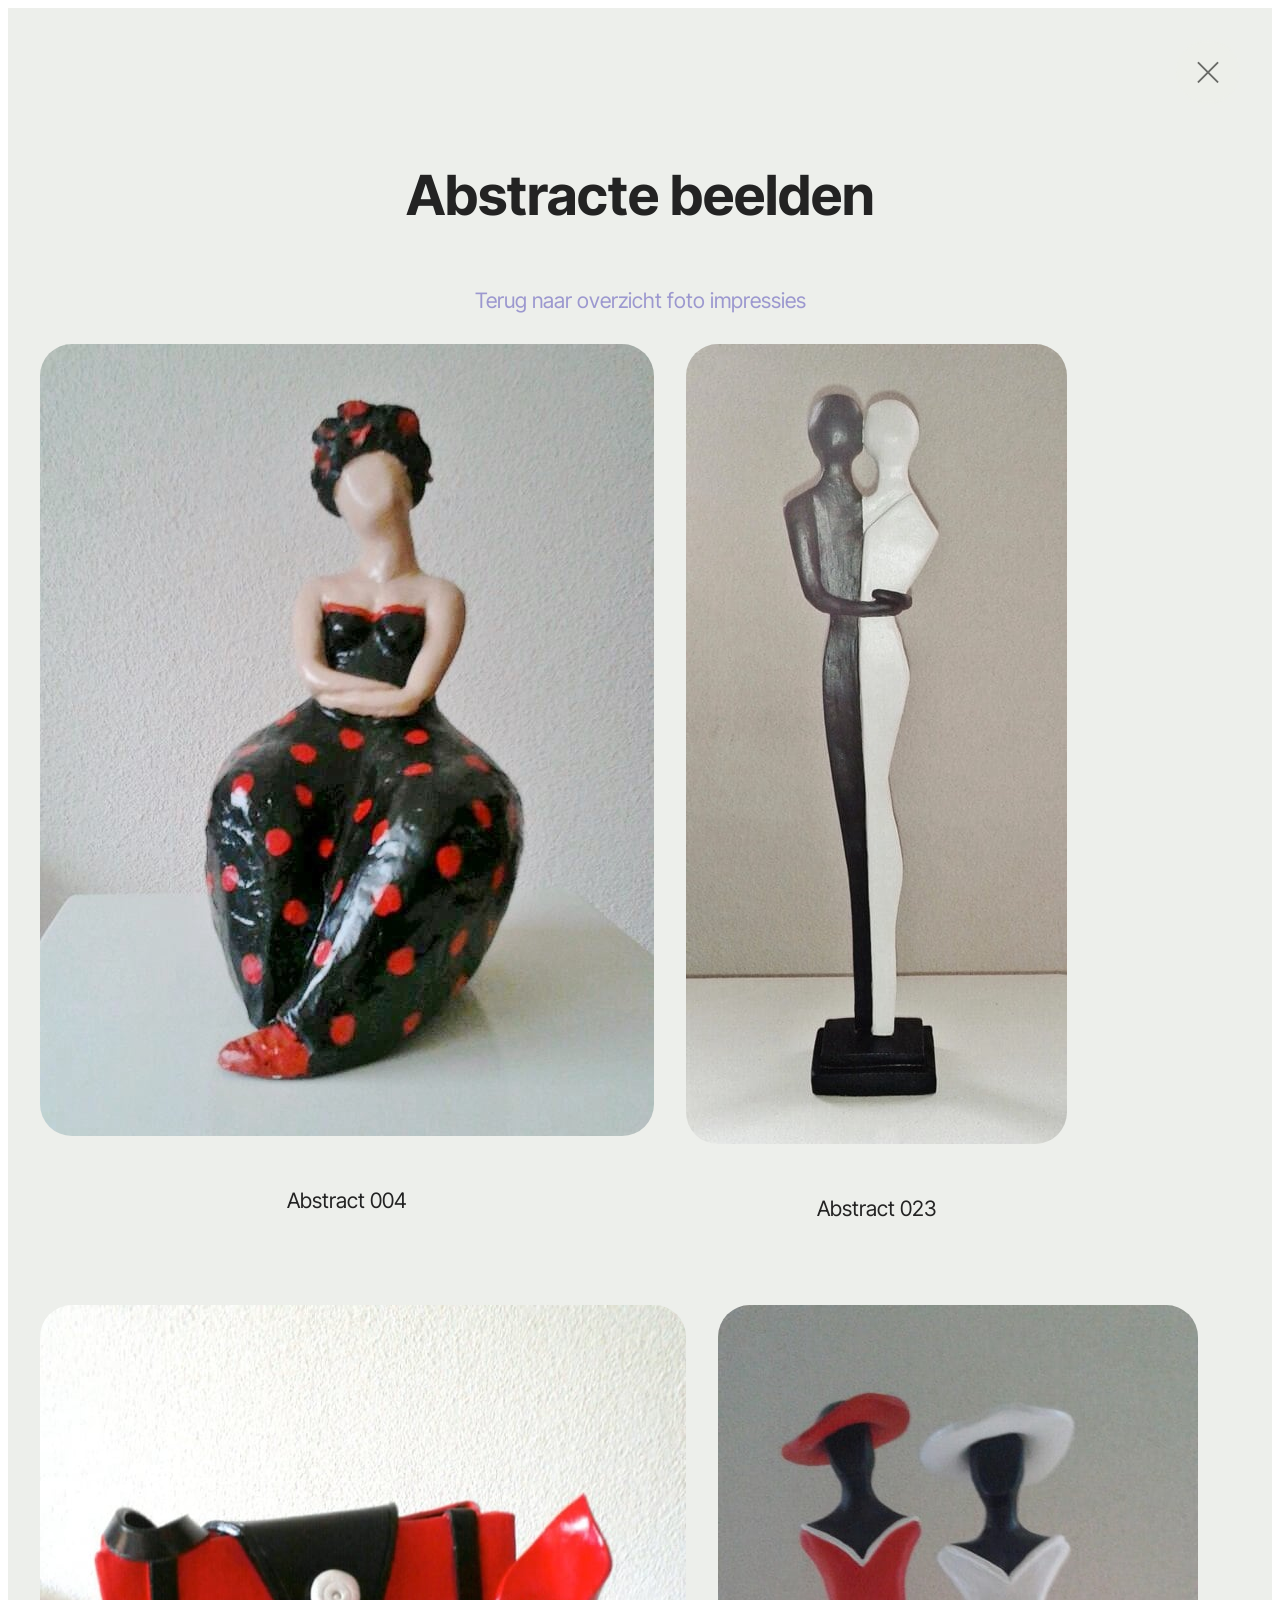
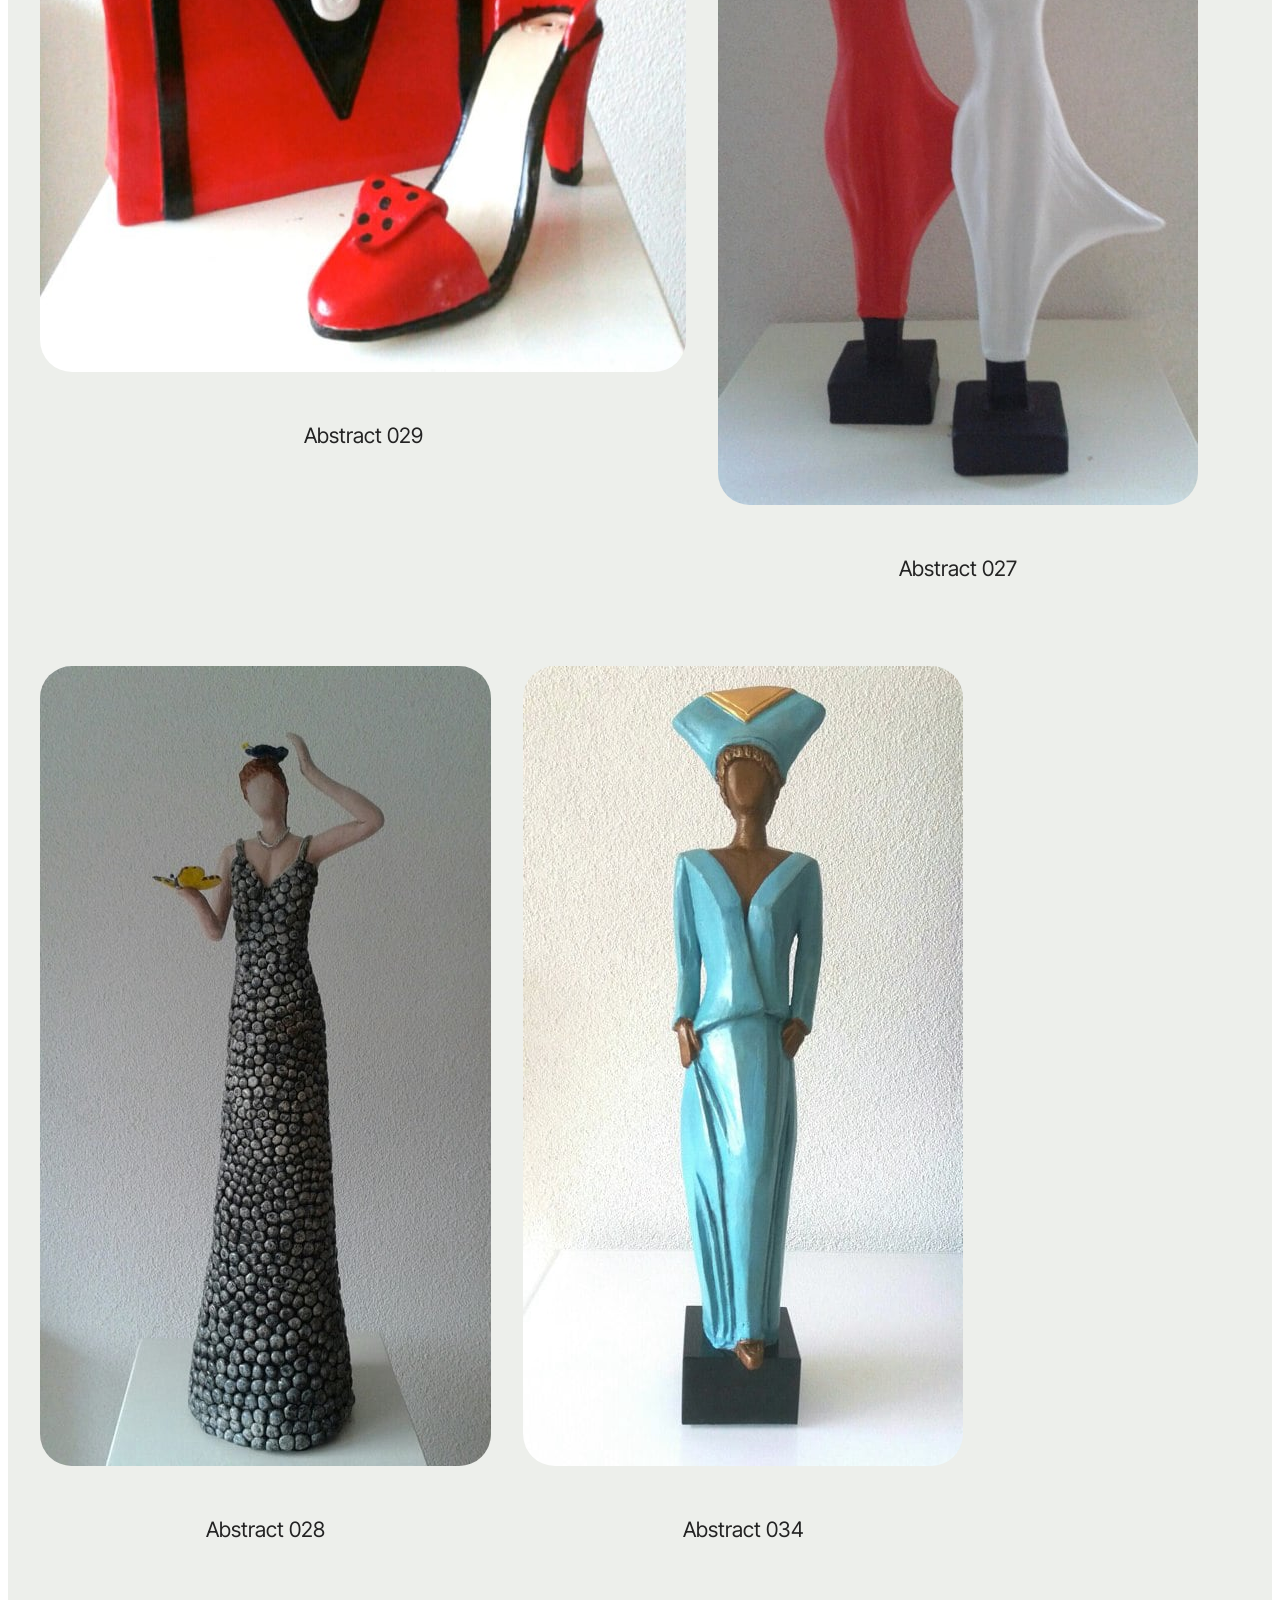
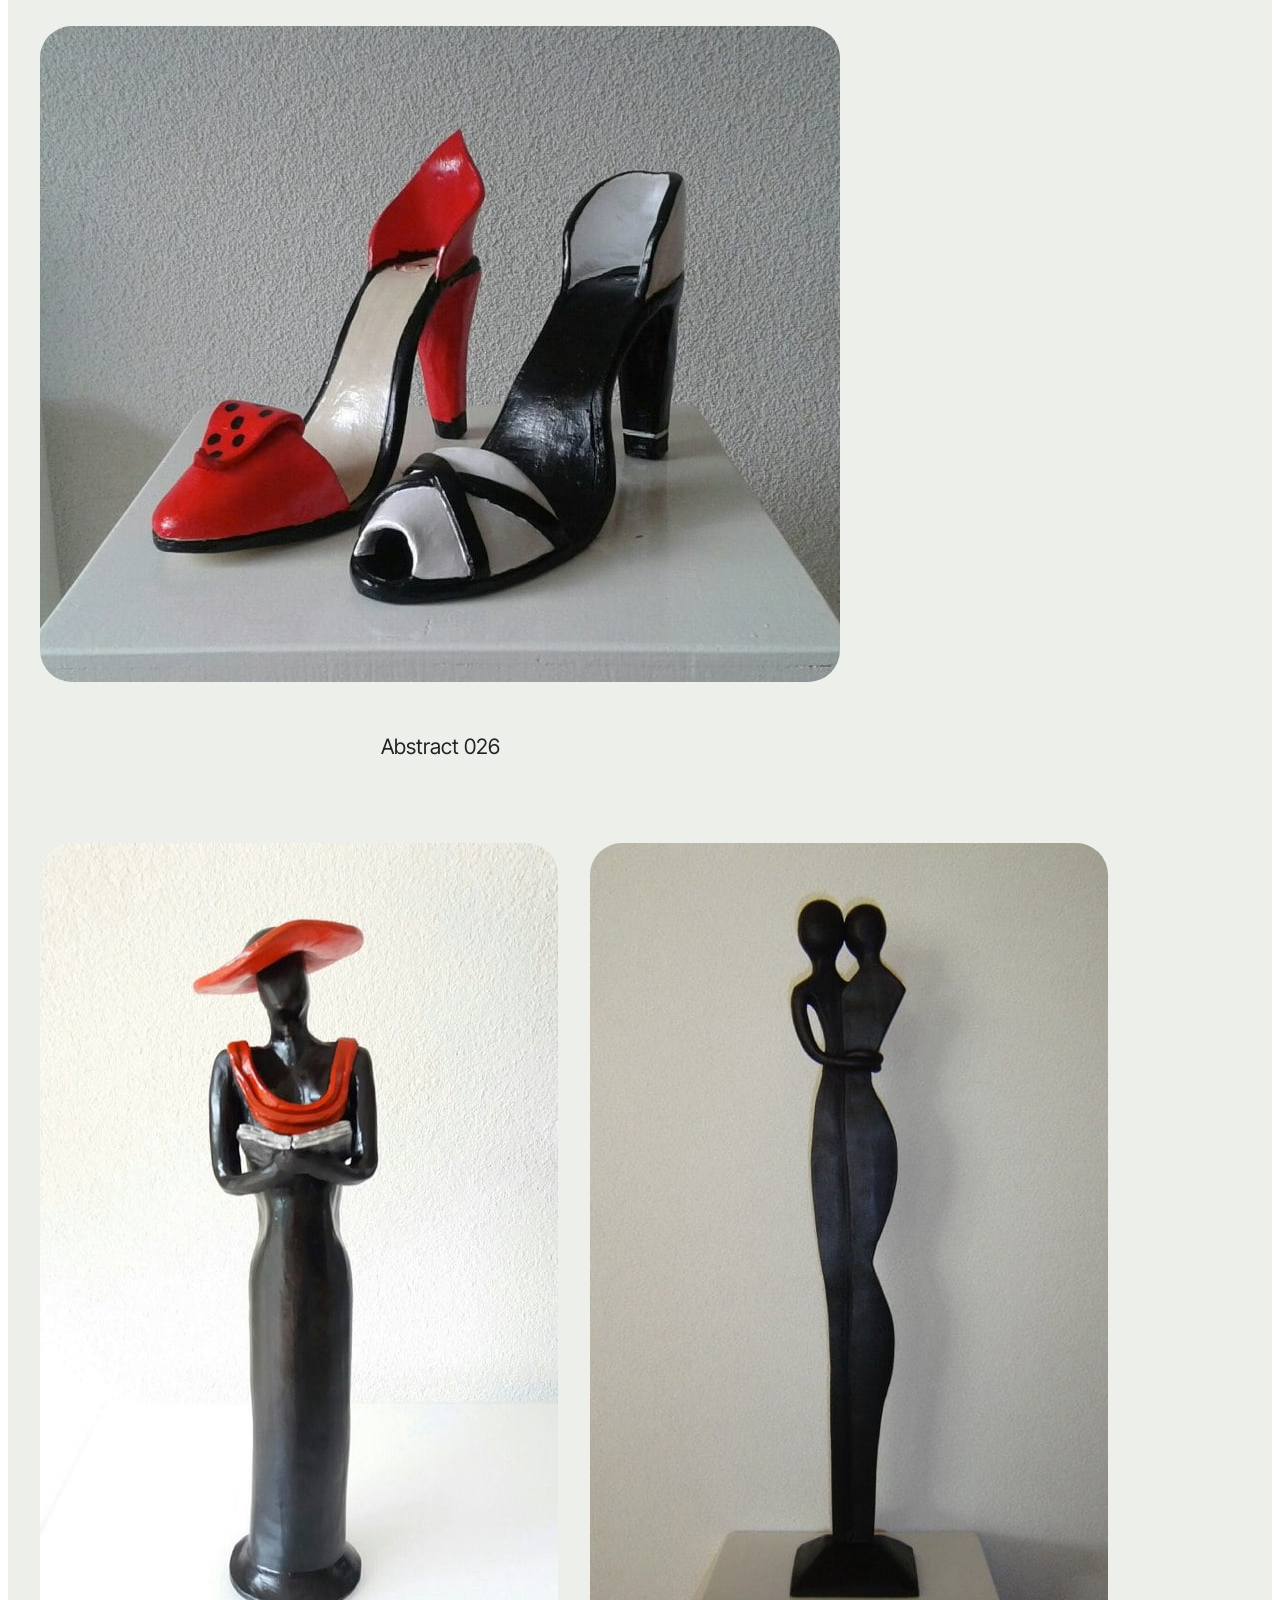
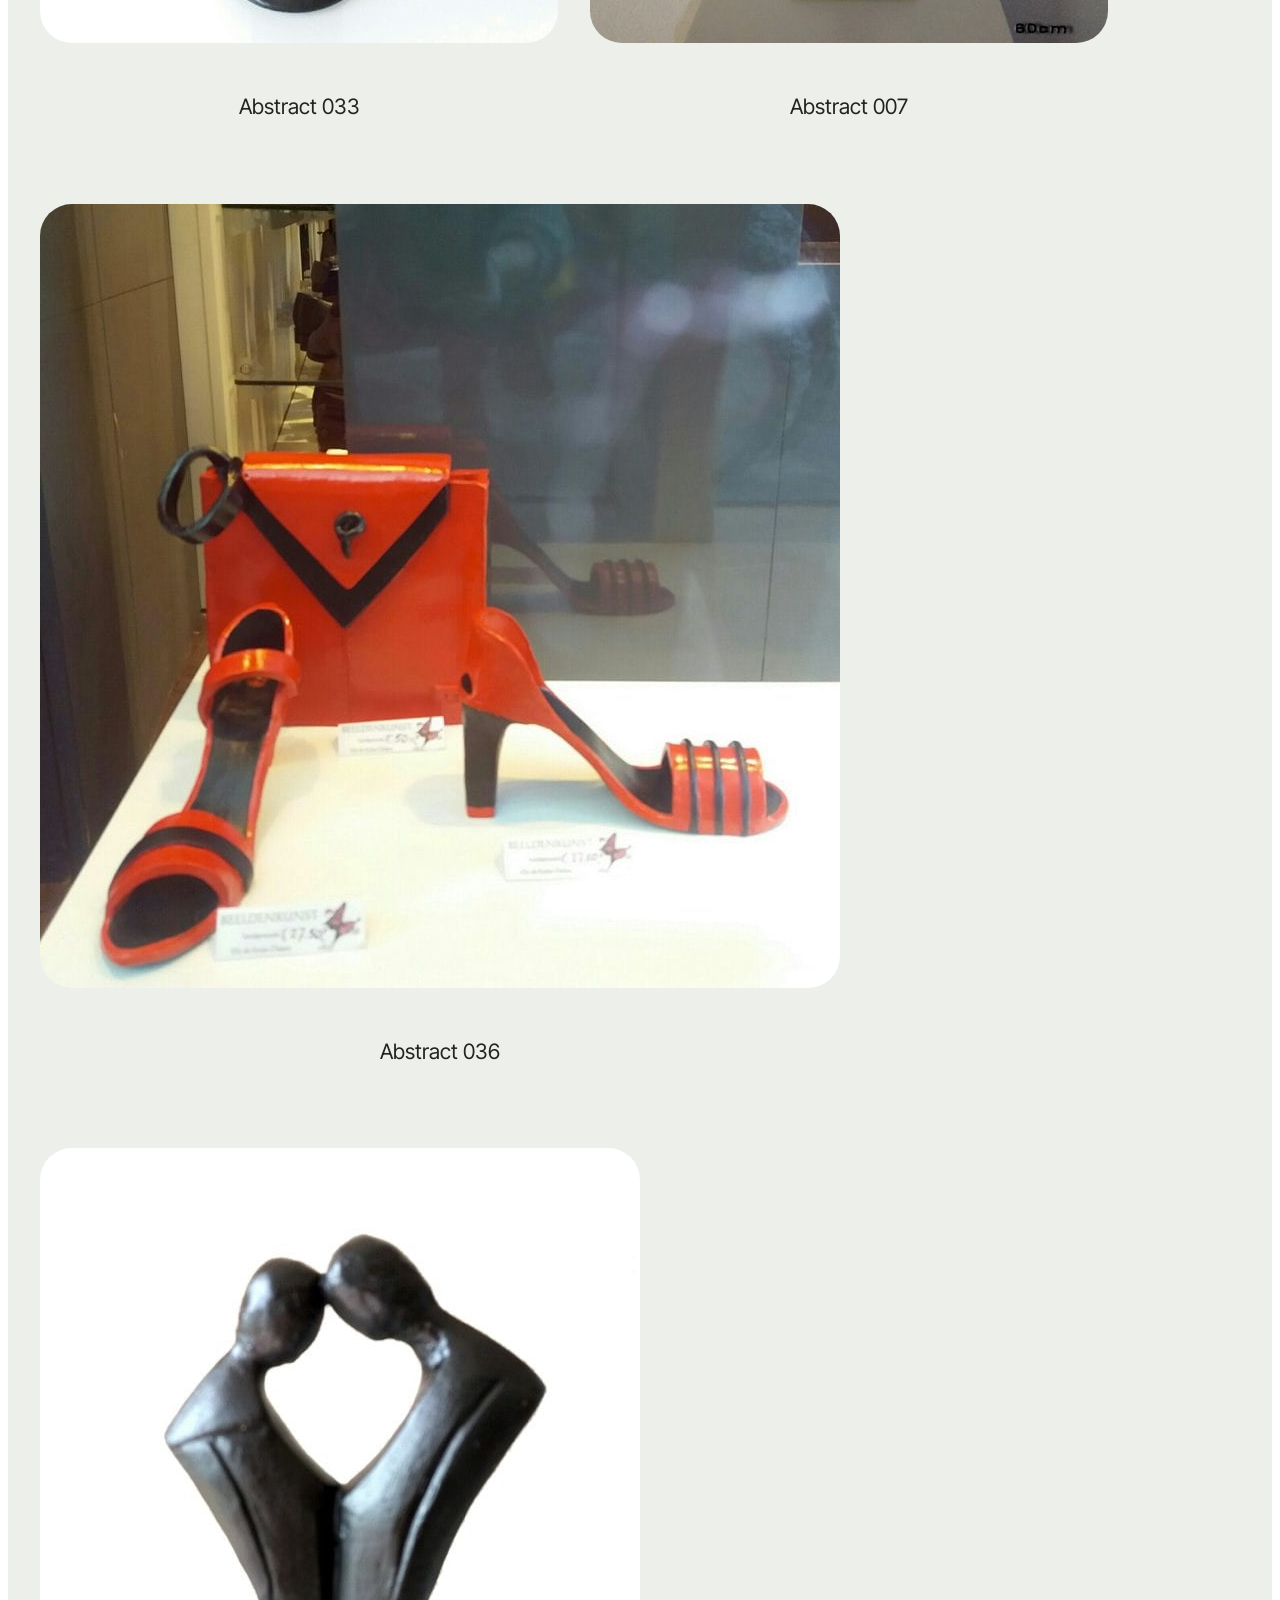
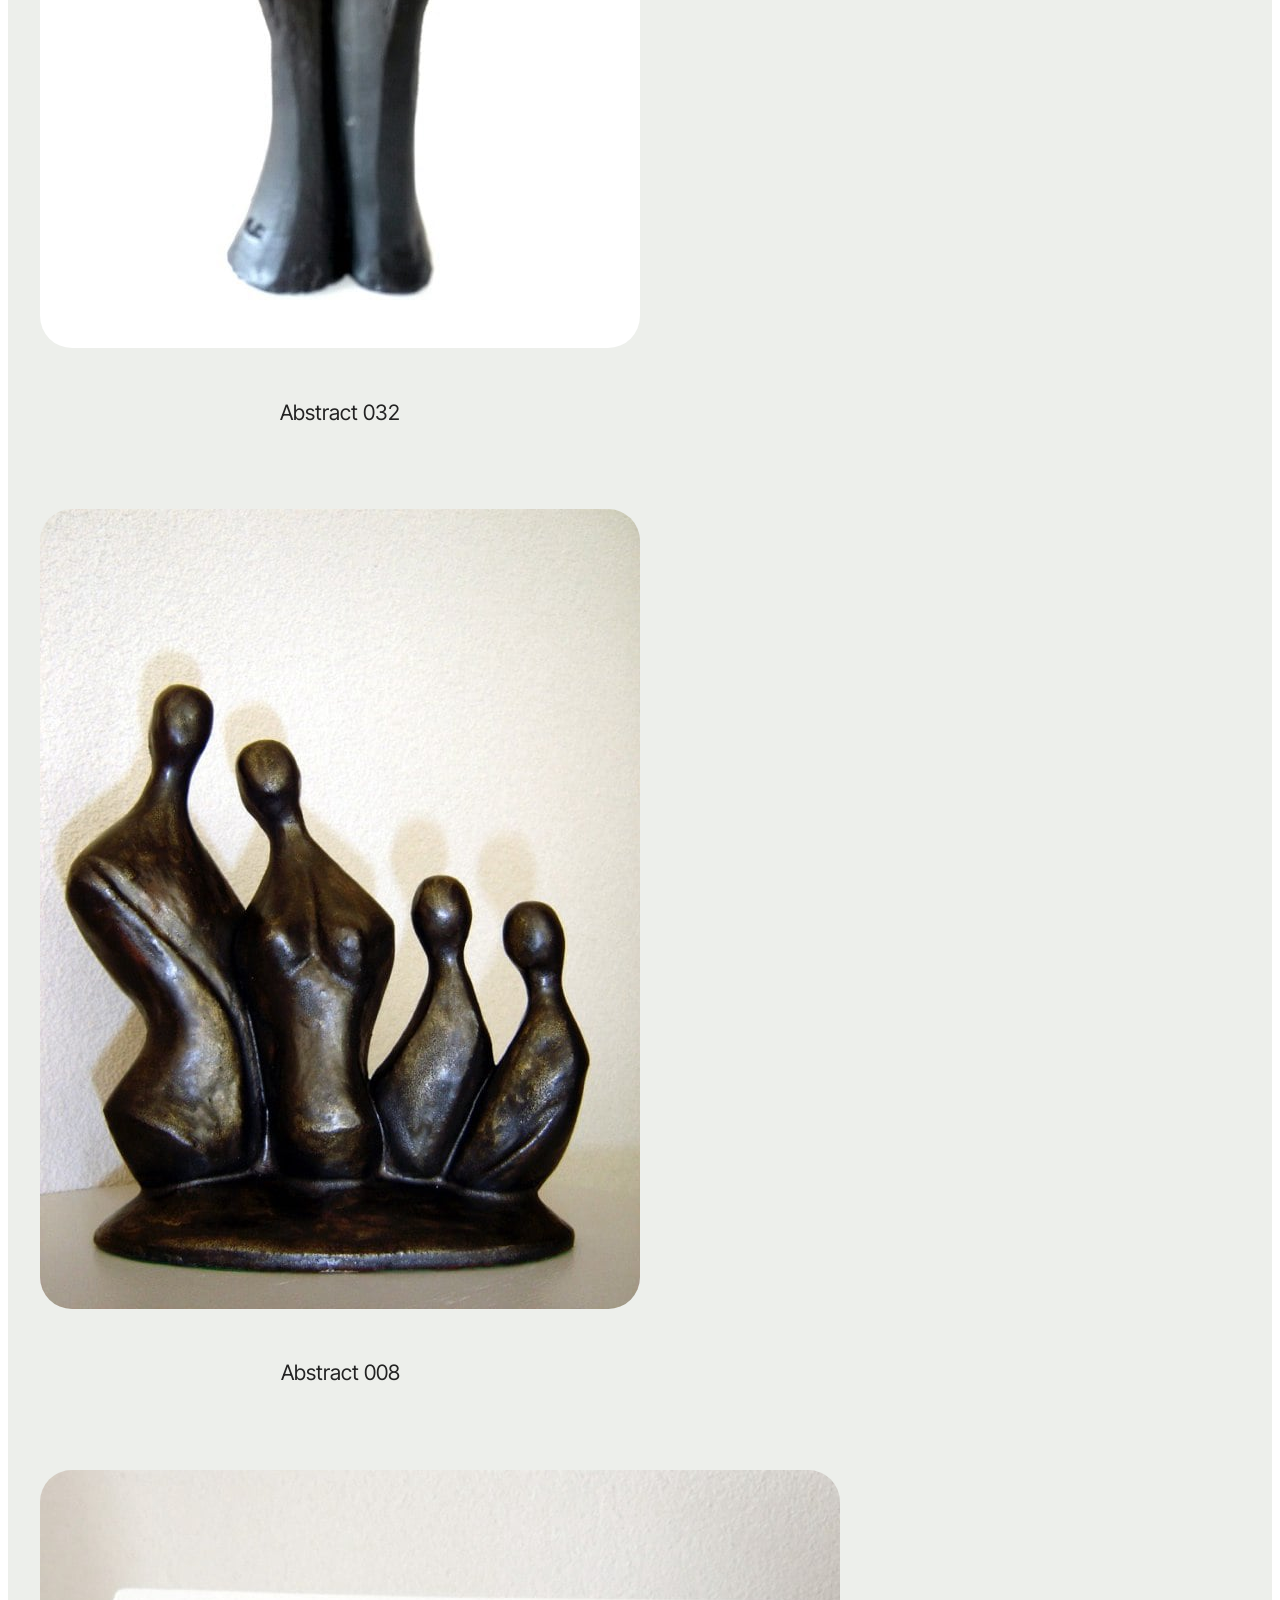
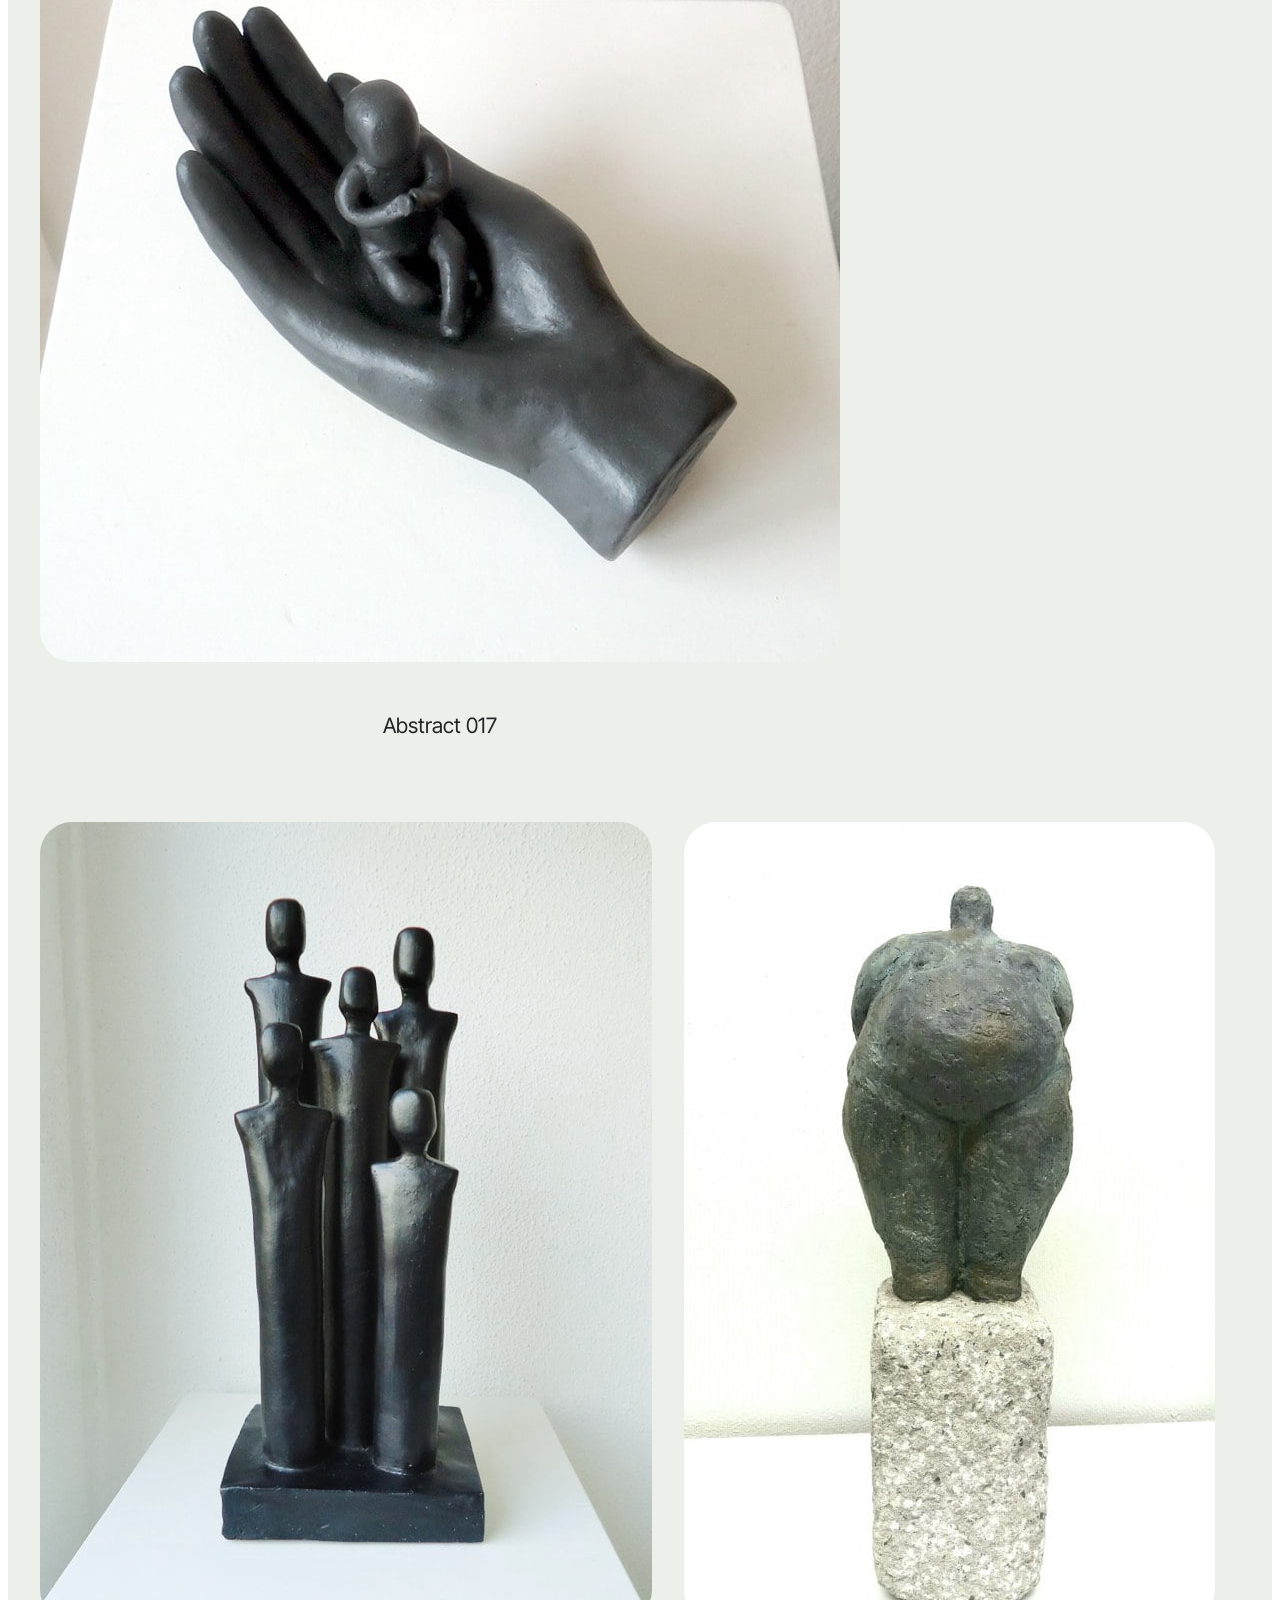
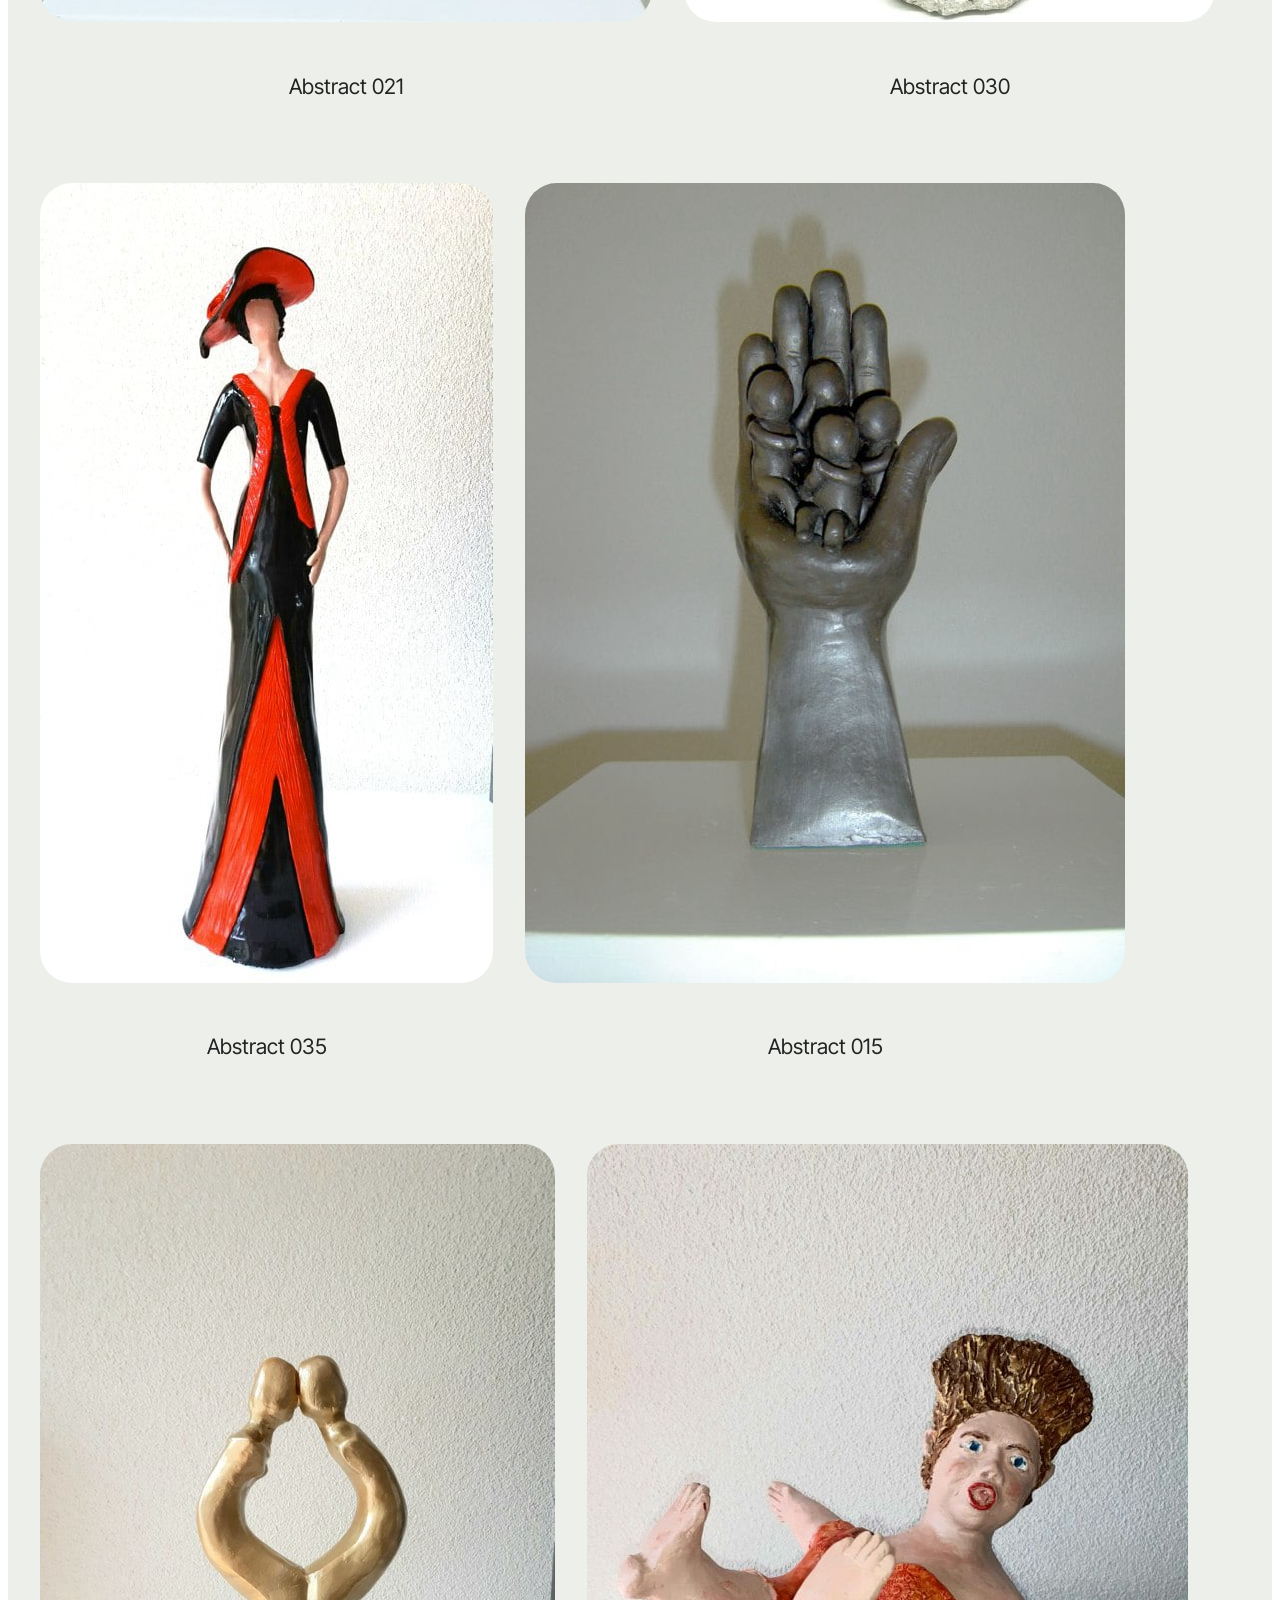
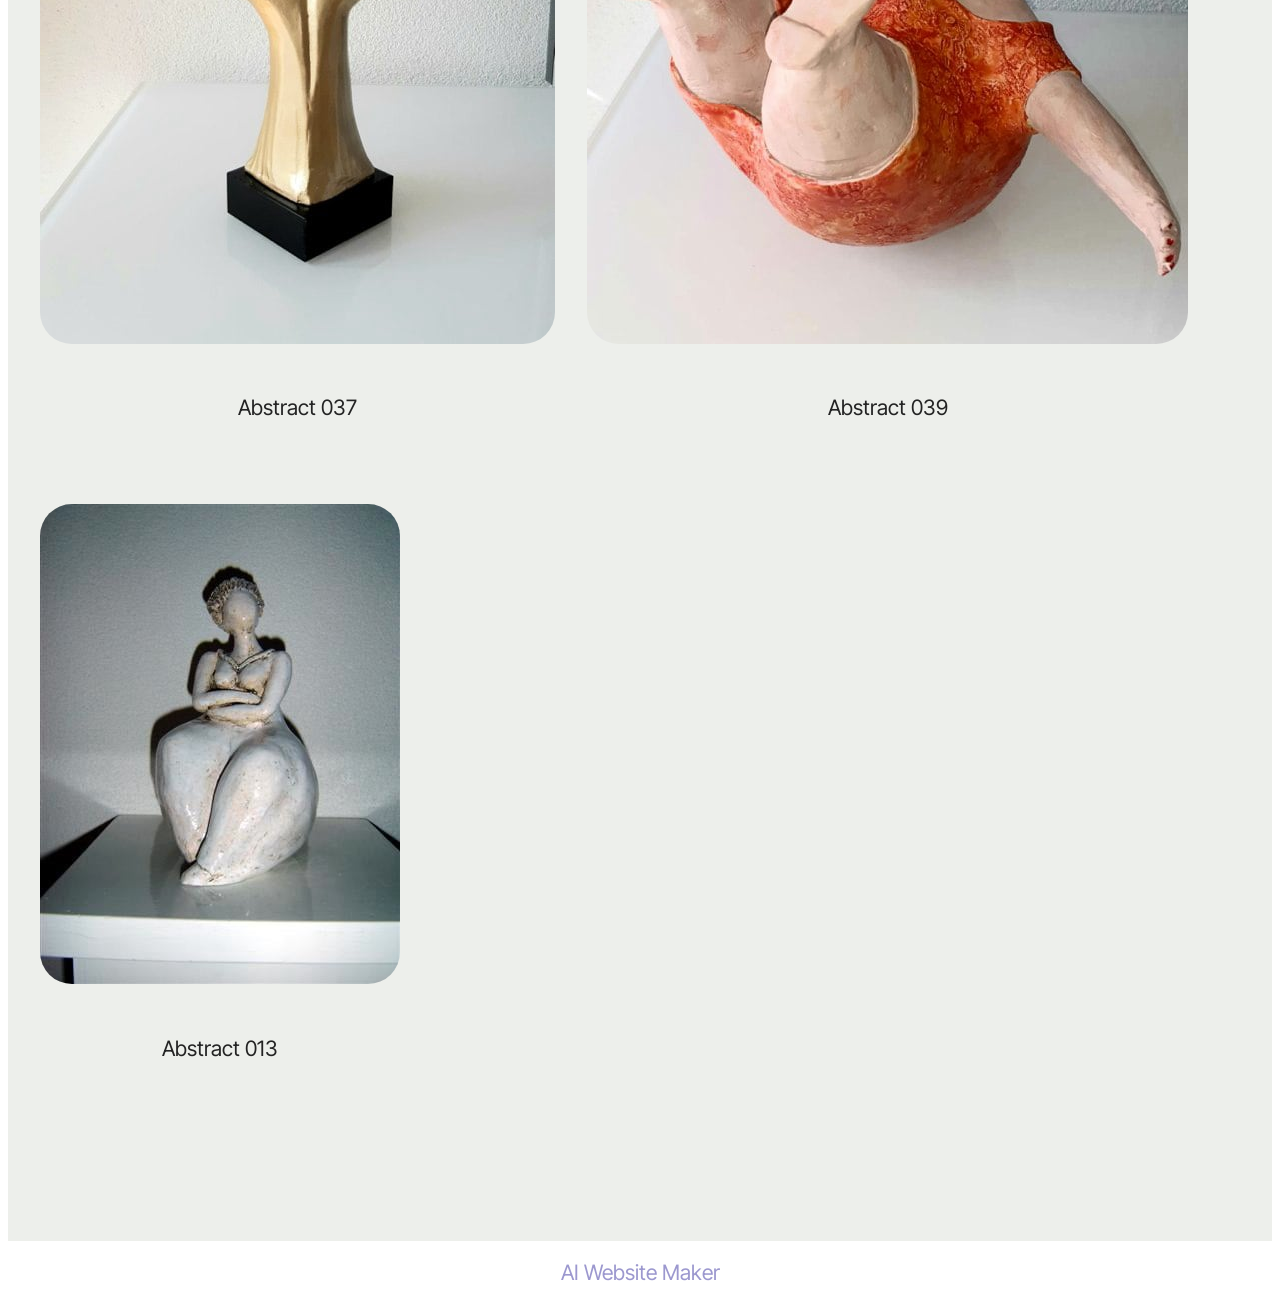
==== Abstract.html @ 4d04e26e "ewebsite" ====
<!DOCTYPE html>
<html  >
<head>
  <!-- Site made with Mobirise Website Builder v6.1.12, https://mobirise.com -->
  <meta charset="UTF-8">
  <meta http-equiv="X-UA-Compatible" content="IE=edge">
  <meta name="generator" content="Mobirise v6.1.12, mobirise.com">
  <meta name="viewport" content="width=device-width, initial-scale=1, minimum-scale=1">
  <link rel="shortcut icon" href="assets/images/logo5.png" type="image/x-icon">
  <meta name="description" content="">
  
  
  <title>Abstract</title>
  <link rel="stylesheet" href="assets/web/assets/mobirise-icons2/mobirise2.css">
  <link rel="stylesheet" href="assets/bootstrap/css/bootstrap.min.css">
  <link rel="stylesheet" href="assets/theme/css/style.css">
  <link rel="preload" href="https://fonts.googleapis.com/css?family=Inter+Tight:100,200,300,400,500,600,700,800,900,100i,200i,300i,400i,500i,600i,700i,800i,900i&display=swap" as="style" onload="this.onload=null;this.rel='stylesheet'">
  <noscript><link rel="stylesheet" href="https://fonts.googleapis.com/css?family=Inter+Tight:100,200,300,400,500,600,700,800,900,100i,200i,300i,400i,500i,600i,700i,800i,900i&display=swap"></noscript>
  <link rel="preload" as="style" href="assets/mobirise/css/mbr-additional.css?v=qRLXKo"><link rel="stylesheet" href="assets/mobirise/css/mbr-additional.css?v=qRLXKo" type="text/css">

  
  
  
</head>
<body>
  
  <section data-bs-version="5.1" class="gallery1 mbr-gallery cid-vg2cDiUILv" id="gallery01-5">
    
    

    <div class="container-fluid">
        <div class="row justify-content-center">
            <div class="col-12 content-head">
                <div class="mb-5">
                    <h3 class="mbr-section-title mbr-fonts-style align-center m-0 display-2"><strong>Abstracte beelden</strong></h3>
                    <h4 class="mbr-section-subtitle mbr-fonts-style align-center mb-0 mt-4 display-7"><a href="fotoimpressies.html" class="text-primary">Terug naar overzicht foto impressies</a></h4>
                </div>
            </div>
        </div>
        
        <div class="row mbr-gallery">
            <div class="col-12 col-md-6 col-lg-3 item gallery-image active">
                <div class="item-wrapper mb-3" data-toggle="modal" data-bs-toggle="modal" data-target="#vg2pRzZ3i8-modal" data-bs-target="#vg2pRzZ3i8-modal">
                    <img class="w-100" src="assets/images/2014-02-10-10.40.00-1-614x792.jpg" alt="Abstract 004" data-slide-to="0" data-bs-slide-to="0" data-target="#lb-vg2pRzZ3i8" data-bs-target="#lb-vg2pRzZ3i8">
                    <div class="icon-wrapper">
                        <span class="mobi-mbri mobi-mbri-search mbr-iconfont mbr-iconfont-btn"></span>
                    </div>
                </div>
                <h6 class="mbr-item-subtitle mbr-fonts-style align-center mb-0 mt-3 display-7">Abstract 004</h6>
            </div><div class="col-12 col-md-6 col-lg-3 item gallery-image">
                <div class="item-wrapper mb-3" data-toggle="modal" data-bs-toggle="modal" data-target="#vg2pRzZ3i8-modal" data-bs-target="#vg2pRzZ3i8-modal">
                    <img class="w-100" src="assets/images/20141125-112833-resized-381x800.jpg" alt="Abstract 023" data-slide-to="1" data-bs-slide-to="1" data-target="#lb-vg2pRzZ3i8" data-bs-target="#lb-vg2pRzZ3i8">
                    <div class="icon-wrapper">
                        <span class="mobi-mbri mobi-mbri-search mbr-iconfont mbr-iconfont-btn"></span>
                    </div>
                </div>
                <h6 class="mbr-item-subtitle mbr-fonts-style align-center mb-0 mt-3 display-7">Abstract 023</h6>
            </div><div class="col-12 col-md-6 col-lg-3 item gallery-image">
                <div class="item-wrapper mb-3" data-toggle="modal" data-bs-toggle="modal" data-target="#vg2pRzZ3i8-modal" data-bs-target="#vg2pRzZ3i8-modal">
                    <img class="w-100" src="assets/images/2016-09-182004.44.40-646x667.jpg" alt="Abstract 029" data-slide-to="2" data-bs-slide-to="2" data-target="#lb-vg2pRzZ3i8" data-bs-target="#lb-vg2pRzZ3i8">
                    <div class="icon-wrapper">
                        <span class="mobi-mbri mobi-mbri-search mbr-iconfont mbr-iconfont-btn"></span>
                    </div>
                </div>
                <h6 class="mbr-item-subtitle mbr-fonts-style align-center mb-0 mt-3 display-7">Abstract 029</h6>
            </div><div class="col-12 col-md-6 col-lg-3 item gallery-image">
                <div class="item-wrapper mb-3" data-toggle="modal" data-bs-toggle="modal" data-target="#vg2pRzZ3i8-modal" data-bs-target="#vg2pRzZ3i8-modal">
                    <img class="w-100" src="assets/images/20160112-161927-4-resized-480x800.jpg" alt="Abstract 029" data-slide-to="3" data-bs-slide-to="3" data-target="#lb-vg2pRzZ3i8" data-bs-target="#lb-vg2pRzZ3i8">
                    <div class="icon-wrapper">
                        <span class="mobi-mbri mobi-mbri-search mbr-iconfont mbr-iconfont-btn"></span>
                    </div>
                </div>
                <h6 class="mbr-item-subtitle mbr-fonts-style align-center mb-0 mt-3 display-7">Abstract 027</h6>
            </div><div class="col-12 col-md-6 col-lg-3 item gallery-image">
                <div class="item-wrapper mb-3" data-toggle="modal" data-bs-toggle="modal" data-target="#vg2pRzZ3i8-modal" data-bs-target="#vg2pRzZ3i8-modal">
                    <img class="w-100" src="assets/images/20160120-135633-2-resized-451x800.jpg" alt="Abstract 029" data-slide-to="4" data-bs-slide-to="4" data-target="#lb-vg2pRzZ3i8" data-bs-target="#lb-vg2pRzZ3i8">
                    <div class="icon-wrapper">
                        <span class="mobi-mbri mobi-mbri-search mbr-iconfont mbr-iconfont-btn"></span>
                    </div>
                </div>
                <h6 class="mbr-item-subtitle mbr-fonts-style align-center mb-0 mt-3 display-7">Abstract 028</h6>
            </div><div class="col-12 col-md-6 col-lg-3 item gallery-image">
                <div class="item-wrapper mb-3" data-toggle="modal" data-bs-toggle="modal" data-target="#vg2pRzZ3i8-modal" data-bs-target="#vg2pRzZ3i8-modal">
                    <img class="w-100" src="assets/images/20180625-112803-resized-440x800.jpg" alt="Abstract 029" data-slide-to="5" data-bs-slide-to="5" data-target="#lb-vg2pRzZ3i8" data-bs-target="#lb-vg2pRzZ3i8">
                    <div class="icon-wrapper">
                        <span class="mobi-mbri mobi-mbri-search mbr-iconfont mbr-iconfont-btn"></span>
                    </div>
                </div>
                <h6 class="mbr-item-subtitle mbr-fonts-style align-center mb-0 mt-3 display-7">Abstract 034</h6>
            </div><div class="col-12 col-md-6 col-lg-3 item gallery-image">
                <div class="item-wrapper mb-3" data-toggle="modal" data-bs-toggle="modal" data-target="#vg2pRzZ3i8-modal" data-bs-target="#vg2pRzZ3i8-modal">
                    <img class="w-100" src="assets/images/20160120-135859-1-2-resized-800x656.jpg" alt="Abstract 029" data-slide-to="6" data-bs-slide-to="6" data-target="#lb-vg2pRzZ3i8" data-bs-target="#lb-vg2pRzZ3i8">
                    <div class="icon-wrapper">
                        <span class="mobi-mbri mobi-mbri-search mbr-iconfont mbr-iconfont-btn"></span>
                    </div>
                </div>
                <h6 class="mbr-item-subtitle mbr-fonts-style align-center mb-0 mt-3 display-7">Abstract 026</h6>
            </div><div class="col-12 col-md-6 col-lg-3 item gallery-image">
                <div class="item-wrapper mb-3" data-toggle="modal" data-bs-toggle="modal" data-target="#vg2pRzZ3i8-modal" data-bs-target="#vg2pRzZ3i8-modal">
                    <img class="w-100" src="assets/images/20180625-110249-1-resized-518x800.jpg" alt="Abstract 029" data-slide-to="7" data-bs-slide-to="7" data-target="#lb-vg2pRzZ3i8" data-bs-target="#lb-vg2pRzZ3i8">
                    <div class="icon-wrapper">
                        <span class="mobi-mbri mobi-mbri-search mbr-iconfont mbr-iconfont-btn"></span>
                    </div>
                </div>
                <h6 class="mbr-item-subtitle mbr-fonts-style align-center mb-0 mt-3 display-7">Abstract 033</h6>
            </div><div class="col-12 col-md-6 col-lg-3 item gallery-image">
                <div class="item-wrapper mb-3" data-toggle="modal" data-bs-toggle="modal" data-target="#vg2pRzZ3i8-modal" data-bs-target="#vg2pRzZ3i8-modal">
                    <img class="w-100" src="assets/images/abstract-20110122-1489620753-518x800.jpg" alt="Abstract 029" data-slide-to="8" data-bs-slide-to="8" data-target="#lb-vg2pRzZ3i8" data-bs-target="#lb-vg2pRzZ3i8">
                    <div class="icon-wrapper">
                        <span class="mobi-mbri mobi-mbri-search mbr-iconfont mbr-iconfont-btn"></span>
                    </div>
                </div>
                <h6 class="mbr-item-subtitle mbr-fonts-style align-center mb-0 mt-3 display-7">Abstract 007</h6>
            </div><div class="col-12 col-md-6 col-lg-3 item gallery-image">
                <div class="item-wrapper mb-3" data-toggle="modal" data-bs-toggle="modal" data-target="#vg2pRzZ3i8-modal" data-bs-target="#vg2pRzZ3i8-modal">
                    <img class="w-100" src="assets/images/20181020-144559-1-1-resized-800x784.jpg" alt="Abstract 029" data-slide-to="9" data-bs-slide-to="9" data-target="#lb-vg2pRzZ3i8" data-bs-target="#lb-vg2pRzZ3i8">
                    <div class="icon-wrapper">
                        <span class="mobi-mbri mobi-mbri-search mbr-iconfont mbr-iconfont-btn"></span>
                    </div>
                </div>
                <h6 class="mbr-item-subtitle mbr-fonts-style align-center mb-0 mt-3 display-7">Abstract 036</h6>
            </div><div class="col-12 col-md-6 col-lg-3 item gallery-image">
                <div class="item-wrapper mb-3" data-toggle="modal" data-bs-toggle="modal" data-target="#vg2pRzZ3i8-modal" data-bs-target="#vg2pRzZ3i8-modal">
                    <img class="w-100" src="assets/images/20180625-111818-2-resized-600x800.jpg" alt="Abstract 029" data-slide-to="10" data-bs-slide-to="10" data-target="#lb-vg2pRzZ3i8" data-bs-target="#lb-vg2pRzZ3i8">
                    <div class="icon-wrapper">
                        <span class="mobi-mbri mobi-mbri-search mbr-iconfont mbr-iconfont-btn"></span>
                    </div>
                </div>
                <h6 class="mbr-item-subtitle mbr-fonts-style align-center mb-0 mt-3 display-7">Abstract 032</h6>
            </div><div class="col-12 col-md-6 col-lg-3 item gallery-image">
                <div class="item-wrapper mb-3" data-toggle="modal" data-bs-toggle="modal" data-target="#vg2pRzZ3i8-modal" data-bs-target="#vg2pRzZ3i8-modal">
                    <img class="w-100" src="assets/images/abstract-20110122-2038592299-600x800.jpg" alt="Abstract 029" data-slide-to="11" data-bs-slide-to="11" data-target="#lb-vg2pRzZ3i8" data-bs-target="#lb-vg2pRzZ3i8">
                    <div class="icon-wrapper">
                        <span class="mobi-mbri mobi-mbri-search mbr-iconfont mbr-iconfont-btn"></span>
                    </div>
                </div>
                <h6 class="mbr-item-subtitle mbr-fonts-style align-center mb-0 mt-3 display-7">Abstract 008</h6>
            </div><div class="col-12 col-md-6 col-lg-3 item gallery-image">
                <div class="item-wrapper mb-3" data-toggle="modal" data-bs-toggle="modal" data-target="#vg2pRzZ3i8-modal" data-bs-target="#vg2pRzZ3i8-modal">
                    <img class="w-100" src="assets/images/dsc00897-20130731-1115194237-800x792.jpg" alt="Abstract 029" data-slide-to="12" data-bs-slide-to="12" data-target="#lb-vg2pRzZ3i8" data-bs-target="#lb-vg2pRzZ3i8">
                    <div class="icon-wrapper">
                        <span class="mobi-mbri mobi-mbri-search mbr-iconfont mbr-iconfont-btn"></span>
                    </div>
                </div>
                <h6 class="mbr-item-subtitle mbr-fonts-style align-center mb-0 mt-3 display-7">Abstract 017</h6>
            </div><div class="col-12 col-md-6 col-lg-3 item gallery-image">
                <div class="item-wrapper mb-3" data-toggle="modal" data-bs-toggle="modal" data-target="#vg2pRzZ3i8-modal" data-bs-target="#vg2pRzZ3i8-modal">
                    <img class="w-100" src="assets/images/dsc01263-612x800.jpg" alt="Abstract 029" data-slide-to="13" data-bs-slide-to="13" data-target="#lb-vg2pRzZ3i8" data-bs-target="#lb-vg2pRzZ3i8">
                    <div class="icon-wrapper">
                        <span class="mobi-mbri mobi-mbri-search mbr-iconfont mbr-iconfont-btn"></span>
                    </div>
                </div>
                <h6 class="mbr-item-subtitle mbr-fonts-style align-center mb-0 mt-3 display-7">Abstract 021</h6>
            </div><div class="col-12 col-md-6 col-lg-3 item gallery-image">
                <div class="item-wrapper mb-3" data-toggle="modal" data-bs-toggle="modal" data-target="#vg2pRzZ3i8-modal" data-bs-target="#vg2pRzZ3i8-modal">
                    <img class="w-100" src="assets/images/img-20171026-wa0002-531x800.jpg" alt="Abstract 029" data-slide-to="14" data-bs-slide-to="14" data-target="#lb-vg2pRzZ3i8" data-bs-target="#lb-vg2pRzZ3i8">
                    <div class="icon-wrapper">
                        <span class="mobi-mbri mobi-mbri-search mbr-iconfont mbr-iconfont-btn"></span>
                    </div>
                </div>
                <h6 class="mbr-item-subtitle mbr-fonts-style align-center mb-0 mt-3 display-7">Abstract 030</h6>
            </div><div class="col-12 col-md-6 col-lg-3 item gallery-image">
                <div class="item-wrapper mb-3" data-toggle="modal" data-bs-toggle="modal" data-target="#vg2pRzZ3i8-modal" data-bs-target="#vg2pRzZ3i8-modal">
                    <img class="w-100" src="assets/images/img-20180711-wa0006-453x800.jpg" alt="Abstract 029" data-slide-to="15" data-bs-slide-to="15" data-target="#lb-vg2pRzZ3i8" data-bs-target="#lb-vg2pRzZ3i8">
                    <div class="icon-wrapper">
                        <span class="mobi-mbri mobi-mbri-search mbr-iconfont mbr-iconfont-btn"></span>
                    </div>
                </div>
                <h6 class="mbr-item-subtitle mbr-fonts-style align-center mb-0 mt-3 display-7">Abstract 035</h6>
            </div><div class="col-12 col-md-6 col-lg-3 item gallery-image">
                <div class="item-wrapper mb-3" data-toggle="modal" data-bs-toggle="modal" data-target="#vg2pRzZ3i8-modal" data-bs-target="#vg2pRzZ3i8-modal">
                    <img class="w-100" src="assets/images/moederhand-3-20120922-1793210890-600x800.jpg" alt="Abstract 029" data-slide-to="16" data-bs-slide-to="16" data-target="#lb-vg2pRzZ3i8" data-bs-target="#lb-vg2pRzZ3i8">
                    <div class="icon-wrapper">
                        <span class="mobi-mbri mobi-mbri-search mbr-iconfont mbr-iconfont-btn"></span>
                    </div>
                </div>
                <h6 class="mbr-item-subtitle mbr-fonts-style align-center mb-0 mt-3 display-7">Abstract 015</h6>
            </div><div class="col-12 col-md-6 col-lg-3 item gallery-image">
                <div class="item-wrapper mb-3" data-toggle="modal" data-bs-toggle="modal" data-target="#vg2pRzZ3i8-modal" data-bs-target="#vg2pRzZ3i8-modal">
                    <img class="w-100" src="assets/images/photo-2021-12-06-12-19-1-515x800.jpg" alt="Abstract 029" data-slide-to="17" data-bs-slide-to="17" data-target="#lb-vg2pRzZ3i8" data-bs-target="#lb-vg2pRzZ3i8">
                    <div class="icon-wrapper">
                        <span class="mobi-mbri mobi-mbri-search mbr-iconfont mbr-iconfont-btn"></span>
                    </div>
                </div>
                <h6 class="mbr-item-subtitle mbr-fonts-style align-center mb-0 mt-3 display-7">Abstract 037</h6>
            </div><div class="col-12 col-md-6 col-lg-3 item gallery-image">
                <div class="item-wrapper mb-3" data-toggle="modal" data-bs-toggle="modal" data-target="#vg2pRzZ3i8-modal" data-bs-target="#vg2pRzZ3i8-modal">
                    <img class="w-100" src="assets/images/photo-2022-05-29-15-03-35-2-601x800.jpg" alt="Abstract 029" data-slide-to="18" data-bs-slide-to="18" data-target="#lb-vg2pRzZ3i8" data-bs-target="#lb-vg2pRzZ3i8">
                    <div class="icon-wrapper">
                        <span class="mobi-mbri mobi-mbri-search mbr-iconfont mbr-iconfont-btn"></span>
                    </div>
                </div>
                <h6 class="mbr-item-subtitle mbr-fonts-style align-center mb-0 mt-3 display-7">Abstract 039</h6>
            </div><div class="col-12 col-md-6 col-lg-3 item gallery-image">
                <div class="item-wrapper mb-3" data-toggle="modal" data-bs-toggle="modal" data-target="#vg2pRzZ3i8-modal" data-bs-target="#vg2pRzZ3i8-modal">
                    <img class="w-100" src="assets/images/vrouw-20110221-1767421756-360x480.jpg" alt="Abstract 029" data-slide-to="19" data-bs-slide-to="19" data-target="#lb-vg2pRzZ3i8" data-bs-target="#lb-vg2pRzZ3i8">
                    <div class="icon-wrapper">
                        <span class="mobi-mbri mobi-mbri-search mbr-iconfont mbr-iconfont-btn"></span>
                    </div>
                </div>
                <h6 class="mbr-item-subtitle mbr-fonts-style align-center mb-0 mt-3 display-7">Abstract 013</h6>
            </div>
            
            
            
            
            
            
            
        </div>

        <div class="modal mbr-slider" tabindex="-1" role="dialog" aria-hidden="true" id="vg2pRzZ3i8-modal">
            <div class="modal-dialog" role="document">
                <div class="modal-content">
                    <div class="modal-body">
                        <div class="carousel slide" data-pause="false" data-bs-pause="false" id="lb-vg2pRzZ3i8" data-interval="5000" data-bs-interval="5000">
                            <div class="carousel-inner">
                                <div class="carousel-item active">
                                    <img class="d-block w-100" src="assets/images/2014-02-10-10.40.00-1-614x792.jpg" alt="Mobirise Website Builder">
                                </div><div class="carousel-item">
                                    <img class="d-block w-100" src="assets/images/20141125-112833-resized-381x800.jpg" alt="Mobirise Website Builder">
                                </div><div class="carousel-item">
                                    <img class="d-block w-100" src="assets/images/2016-09-182004.44.40-646x667.jpg" alt="Mobirise Website Builder">
                                </div><div class="carousel-item">
                                    <img class="d-block w-100" src="assets/images/20160112-161927-4-resized-480x800.jpg" alt="Mobirise Website Builder">
                                </div><div class="carousel-item">
                                    <img class="d-block w-100" src="assets/images/20160120-135633-2-resized-451x800.jpg" alt="Mobirise Website Builder">
                                </div><div class="carousel-item">
                                    <img class="d-block w-100" src="assets/images/20180625-112803-resized-440x800.jpg" alt="Mobirise Website Builder">
                                </div><div class="carousel-item">
                                    <img class="d-block w-100" src="assets/images/20160120-135859-1-2-resized-800x656.jpg" alt="Mobirise Website Builder">
                                </div><div class="carousel-item">
                                    <img class="d-block w-100" src="assets/images/20180625-110249-1-resized-518x800.jpg" alt="Mobirise Website Builder">
                                </div><div class="carousel-item">
                                    <img class="d-block w-100" src="assets/images/abstract-20110122-1489620753-518x800.jpg" alt="Mobirise Website Builder">
                                </div><div class="carousel-item">
                                    <img class="d-block w-100" src="assets/images/20181020-144559-1-1-resized-800x784.jpg" alt="Mobirise Website Builder">
                                </div><div class="carousel-item">
                                    <img class="d-block w-100" src="assets/images/20180625-111818-2-resized-600x800.jpg" alt="Mobirise Website Builder">
                                </div><div class="carousel-item">
                                    <img class="d-block w-100" src="assets/images/abstract-20110122-2038592299-600x800.jpg" alt="Mobirise Website Builder">
                                </div><div class="carousel-item">
                                    <img class="d-block w-100" src="assets/images/dsc00897-20130731-1115194237-800x792.jpg" alt="Mobirise Website Builder">
                                </div><div class="carousel-item">
                                    <img class="d-block w-100" src="assets/images/dsc01263-612x800.jpg" alt="Mobirise Website Builder">
                                </div><div class="carousel-item">
                                    <img class="d-block w-100" src="assets/images/img-20171026-wa0002-531x800.jpg" alt="Mobirise Website Builder">
                                </div><div class="carousel-item">
                                    <img class="d-block w-100" src="assets/images/img-20180711-wa0006-453x800.jpg" alt="Mobirise Website Builder">
                                </div><div class="carousel-item">
                                    <img class="d-block w-100" src="assets/images/moederhand-3-20120922-1793210890-600x800.jpg" alt="Mobirise Website Builder">
                                </div><div class="carousel-item">
                                    <img class="d-block w-100" src="assets/images/photo-2021-12-06-12-19-1-515x800.jpg" alt="Mobirise Website Builder">
                                </div><div class="carousel-item">
                                    <img class="d-block w-100" src="assets/images/photo-2022-05-29-15-03-35-2-601x800.jpg" alt="Mobirise Website Builder">
                                </div><div class="carousel-item">
                                    <img class="d-block w-100" src="assets/images/vrouw-20110221-1767421756-360x480.jpg" alt="Mobirise Website Builder">
                                </div>
                                
                                
                                
                                
                                
                                
                                
                            </div>
                            <ol class="carousel-indicators">
                                <li data-slide-to="0" data-bs-slide-to="0" class="active" data-target="#lb-vg2pRzZ3i8" data-bs-target="#lb-vg2pRzZ3i8"></li>
                                <li data-slide-to="1" data-bs-slide-to="1" data-target="#lb-vg2pRzZ3i8" data-bs-target="#lb-vg2pRzZ3i8"></li><li data-slide-to="2" data-bs-slide-to="2" data-target="#lb-vg2pRzZ3i8" data-bs-target="#lb-vg2pRzZ3i8"></li><li data-slide-to="3" data-bs-slide-to="3" data-target="#lb-vg2pRzZ3i8" data-bs-target="#lb-vg2pRzZ3i8"></li><li data-slide-to="4" data-bs-slide-to="4" data-target="#lb-vg2pRzZ3i8" data-bs-target="#lb-vg2pRzZ3i8"></li><li data-slide-to="5" data-bs-slide-to="5" data-target="#lb-vg2pRzZ3i8" data-bs-target="#lb-vg2pRzZ3i8"></li><li data-slide-to="6" data-bs-slide-to="6" data-target="#lb-vg2pRzZ3i8" data-bs-target="#lb-vg2pRzZ3i8"></li><li data-slide-to="7" data-bs-slide-to="7" data-target="#lb-vg2pRzZ3i8" data-bs-target="#lb-vg2pRzZ3i8"></li><li data-slide-to="8" data-bs-slide-to="8" data-target="#lb-vg2pRzZ3i8" data-bs-target="#lb-vg2pRzZ3i8"></li><li data-slide-to="9" data-bs-slide-to="9" data-target="#lb-vg2pRzZ3i8" data-bs-target="#lb-vg2pRzZ3i8"></li><li data-slide-to="10" data-bs-slide-to="10" data-target="#lb-vg2pRzZ3i8" data-bs-target="#lb-vg2pRzZ3i8"></li><li data-slide-to="11" data-bs-slide-to="11" data-target="#lb-vg2pRzZ3i8" data-bs-target="#lb-vg2pRzZ3i8"></li><li data-slide-to="12" data-bs-slide-to="12" data-target="#lb-vg2pRzZ3i8" data-bs-target="#lb-vg2pRzZ3i8"></li><li data-slide-to="13" data-bs-slide-to="13" data-target="#lb-vg2pRzZ3i8" data-bs-target="#lb-vg2pRzZ3i8"></li><li data-slide-to="14" data-bs-slide-to="14" data-target="#lb-vg2pRzZ3i8" data-bs-target="#lb-vg2pRzZ3i8"></li><li data-slide-to="15" data-bs-slide-to="15" data-target="#lb-vg2pRzZ3i8" data-bs-target="#lb-vg2pRzZ3i8"></li><li data-slide-to="16" data-bs-slide-to="16" data-target="#lb-vg2pRzZ3i8" data-bs-target="#lb-vg2pRzZ3i8"></li><li data-slide-to="17" data-bs-slide-to="17" data-target="#lb-vg2pRzZ3i8" data-bs-target="#lb-vg2pRzZ3i8"></li><li data-slide-to="18" data-bs-slide-to="18" data-target="#lb-vg2pRzZ3i8" data-bs-target="#lb-vg2pRzZ3i8"></li><li data-slide-to="19" data-bs-slide-to="19" data-target="#lb-vg2pRzZ3i8" data-bs-target="#lb-vg2pRzZ3i8"></li>
                                
                                
                                
                                
                                
                                
                            </ol>
                            <a role="button" href="" class="close" data-dismiss="modal" data-bs-dismiss="modal" aria-label="Close">
                            </a>
                            <a class="carousel-control-prev carousel-control" role="button" data-slide="prev" data-bs-slide="prev" href="#lb-vg2pRzZ3i8">
                                <span class="mobi-mbri mobi-mbri-arrow-prev" aria-hidden="true"></span>
                                <span class="sr-only visually-hidden">Previous</span>
                            </a>
                            <a class="carousel-control-next carousel-control" role="button" data-slide="next" data-bs-slide="next" href="#lb-vg2pRzZ3i8">
                                <span class="mobi-mbri mobi-mbri-arrow-next" aria-hidden="true"></span>
                                <span class="sr-only visually-hidden">Next</span>
                            </a>
                        </div>
                    </div>
                </div>
            </div>
        </div>
    </div>
</section><section class="display-7" style="padding: 0;align-items: center;justify-content: center;flex-wrap: wrap;    align-content: center;display: flex;position: relative;height: 4rem;"><a href="https://mobiri.se/" style="flex: 1 1;height: 4rem;position: absolute;width: 100%;z-index: 1;"><img alt="" style="height: 4rem;" src="[data-uri]"></a><p style="margin: 0;text-align: center;" class="display-7">&#8204;</p><a style="z-index:1" href="https://mobirise.com/builder/ai-website-maker.html">AI Website Maker</a></section><script src="assets/bootstrap/js/bootstrap.bundle.min.js"></script>  <script src="assets/smoothscroll/smooth-scroll.js"></script>  <script src="assets/ytplayer/index.js"></script>  <script src="assets/theme/js/script.js"></script>  
  
  
</body>
</html>
---- assets/web/assets/mobirise-icons2/mobirise2.css ----
@font-face {
  font-family: 'Moririse2';
  font-display: swap;
  src:  url('mobirise2.eot?f2bix4');
  src:  url('mobirise2.eot?f2bix4#iefix') format('embedded-opentype'),
    url('mobirise2.woff2?f2bix4') format('woff2'),
    url('mobirise2.woff?f2bix4') format('woff'),
    url('mobirise2.ttf?f2bix4') format('truetype'),
    url('mobirise2.svg?f2bix4#mobirise2') format('svg');
  font-weight: normal;
  font-style: normal;
}

[class^="mobi-"], [class*=" mobi-"] {
  /* use !important to prevent issues with browser extensions that change fonts */
  font-family: 'Moririse2' !important;
  speak: none;
  font-style: normal;
  font-weight: normal;
  font-variant: normal;
  text-transform: none;
  line-height: 1;

  /* Better Font Rendering =========== */
  -webkit-font-smoothing: antialiased;
  -moz-osx-font-smoothing: grayscale;
}

.mobi-mbri-add-submenu:before {
  content: "\e900";
}
.mobi-mbri-alert:before {
  content: "\e901";
}
.mobi-mbri-align-center:before {
  content: "\e902";
}
.mobi-mbri-align-justify:before {
  content: "\e903";
}
.mobi-mbri-align-left:before {
  content: "\e904";
}
.mobi-mbri-align-right:before {
  content: "\e905";
}
.mobi-mbri-android:before {
  content: "\e906";
}
.mobi-mbri-apple:before {
  content: "\e907";
}
.mobi-mbri-arrow-down:before {
  content: "\e908";
}
.mobi-mbri-arrow-next:before {
  content: "\e909";
}
.mobi-mbri-arrow-prev:before {
  content: "\e90a";
}
.mobi-mbri-arrow-up:before {
  content: "\e90b";
}
.mobi-mbri-bold:before {
  content: "\e90c";
}
.mobi-mbri-bookmark:before {
  content: "\e90d";
}
.mobi-mbri-bootstrap:before {
  content: "\e90e";
}
.mobi-mbri-briefcase:before {
  content: "\e90f";
}
.mobi-mbri-browse:before {
  content: "\e910";
}
.mobi-mbri-bulleted-list:before {
  content: "\e911";
}
.mobi-mbri-calendar:before {
  content: "\e912";
}
.mobi-mbri-camera:before {
  content: "\e913";
}
.mobi-mbri-cart-add:before {
  content: "\e914";
}
.mobi-mbri-cart-full:before {
  content: "\e915";
}
.mobi-mbri-cash:before {
  content: "\e916";
}
.mobi-mbri-change-style:before {
  content: "\e917";
}
.mobi-mbri-chat:before {
  content: "\e918";
}
.mobi-mbri-clock:before {
  content: "\e919";
}
.mobi-mbri-close:before {
  content: "\e91a";
}
.mobi-mbri-cloud:before {
  content: "\e91b";
}
.mobi-mbri-code:before {
  content: "\e91c";
}
.mobi-mbri-contact-form:before {
  content: "\e91d";
}
.mobi-mbri-credit-card:before {
  content: "\e91e";
}
.mobi-mbri-cursor-click:before {
  content: "\e91f";
}
.mobi-mbri-cust-feedback:before {
  content: "\e920";
}
.mobi-mbri-database:before {
  content: "\e921";
}
.mobi-mbri-delivery:before {
  content: "\e922";
}
.mobi-mbri-desktop:before {
  content: "\e923";
}
.mobi-mbri-devices:before {
  content: "\e924";
}
.mobi-mbri-down:before {
  content: "\e925";
}
.mobi-mbri-download-2:before {
  content: "\e926";
}
.mobi-mbri-download:before {
  content: "\e927";
}
.mobi-mbri-drag-n-drop-2:before {
  content: "\e928";
}
.mobi-mbri-drag-n-drop:before {
  content: "\e929";
}
.mobi-mbri-edit-2:before {
  content: "\e92a";
}
.mobi-mbri-edit:before {
  content: "\e92b";
}
.mobi-mbri-error:before {
  content: "\e92c";
}
.mobi-mbri-extension:before {
  content: "\e92d";
}
.mobi-mbri-features:before {
  content: "\e92e";
}
.mobi-mbri-file:before {
  content: "\e92f";
}
.mobi-mbri-flag:before {
  content: "\e930";
}
.mobi-mbri-folder:before {
  content: "\e931";
}
.mobi-mbri-gift:before {
  content: "\e932";
}
.mobi-mbri-github:before {
  content: "\e933";
}
.mobi-mbri-globe-2:before {
  content: "\e934";
}
.mobi-mbri-globe:before {
  content: "\e935";
}
.mobi-mbri-growing-chart:before {
  content: "\e936";
}
.mobi-mbri-hearth:before {
  content: "\e937";
}
.mobi-mbri-help:before {
  content: "\e938";
}
.mobi-mbri-home:before {
  content: "\e939";
}
.mobi-mbri-hot-cup:before {
  content: "\e93a";
}
.mobi-mbri-idea:before {
  content: "\e93b";
}
.mobi-mbri-image-gallery:before {
  content: "\e93c";
}
.mobi-mbri-image-slider:before {
  content: "\e93d";
}
.mobi-mbri-info:before {
  content: "\e93e";
}
.mobi-mbri-italic:before {
  content: "\e93f";
}
.mobi-mbri-key:before {
  content: "\e940";
}
.mobi-mbri-laptop:before {
  content: "\e941";
}
.mobi-mbri-layers:before {
  content: "\e942";
}
.mobi-mbri-left-right:before {
  content: "\e943";
}
.mobi-mbri-left:before {
  content: "\e944";
}
.mobi-mbri-letter:before {
  content: "\e945";
}
.mobi-mbri-like:before {
  content: "\e946";
}
.mobi-mbri-link:before {
  content: "\e947";
}
.mobi-mbri-lock:before {
  content: "\e948";
}
.mobi-mbri-login:before {
  content: "\e949";
}
.mobi-mbri-logout:before {
  content: "\e94a";
}
.mobi-mbri-magic-stick:before {
  content: "\e94b";
}
.mobi-mbri-map-pin:before {
  content: "\e94c";
}
.mobi-mbri-menu:before {
  content: "\e94d";
}
.mobi-mbri-mobile-2:before {
  content: "\e94e";
}
.mobi-mbri-mobile-horizontal:before {
  content: "\e94f";
}
.mobi-mbri-mobile:before {
  content: "\e950";
}
.mobi-mbri-mobirise:before {
  content: "\e951";
}
.mobi-mbri-more-horizontal:before {
  content: "\e952";
}
.mobi-mbri-more-vertical:before {
  content: "\e953";
}
.mobi-mbri-music:before {
  content: "\e954";
}
.mobi-mbri-new-file:before {
  content: "\e955";
}
.mobi-mbri-numbered-list:before {
  content: "\e956";
}
.mobi-mbri-opened-folder:before {
  content: "\e957";
}
.mobi-mbri-pages:before {
  content: "\e958";
}
.mobi-mbri-paper-plane:before {
  content: "\e959";
}
.mobi-mbri-paperclip:before {
  content: "\e95a";
}
.mobi-mbri-phone:before {
  content: "\e95b";
}
.mobi-mbri-photo:before {
  content: "\e95c";
}
.mobi-mbri-photos:before {
  content: "\e95d";
}
.mobi-mbri-pin:before {
  content: "\e95e";
}
.mobi-mbri-play:before {
  content: "\e95f";
}
.mobi-mbri-plus:before {
  content: "\e960";
}
.mobi-mbri-preview:before {
  content: "\e961";
}
.mobi-mbri-print:before {
  content: "\e962";
}
.mobi-mbri-protect:before {
  content: "\e963";
}
.mobi-mbri-question:before {
  content: "\e964";
}
.mobi-mbri-quote-left:before {
  content: "\e965";
}
.mobi-mbri-quote-right:before {
  content: "\e966";
}
.mobi-mbri-redo:before {
  content: "\e967";
}
.mobi-mbri-refresh:before {
  content: "\e968";
}
.mobi-mbri-responsive-2:before {
  content: "\e969";
}
.mobi-mbri-responsive:before {
  content: "\e96a";
}
.mobi-mbri-right:before {
  content: "\e96b";
}
.mobi-mbri-rocket:before {
  content: "\e96c";
}
.mobi-mbri-sad-face:before {
  content: "\e96d";
}
.mobi-mbri-sale:before {
  content: "\e96e";
}
.mobi-mbri-save:before {
  content: "\e96f";
}
.mobi-mbri-search:before {
  content: "\e970";
}
.mobi-mbri-setting-2:before {
  content: "\e971";
}
.mobi-mbri-setting-3:before {
  content: "\e972";
}
.mobi-mbri-setting:before {
  content: "\e973";
}
.mobi-mbri-share:before {
  content: "\e974";
}
.mobi-mbri-shopping-bag:before {
  content: "\e975";
}
.mobi-mbri-shopping-basket:before {
  content: "\e976";
}
.mobi-mbri-shopping-cart:before {
  content: "\e977";
}
.mobi-mbri-sites:before {
  content: "\e978";
}
.mobi-mbri-smile-face:before {
  content: "\e979";
}
.mobi-mbri-speed:before {
  content: "\e97a";
}
.mobi-mbri-star:before {
  content: "\e97b";
}
.mobi-mbri-success:before {
  content: "\e97c";
}
.mobi-mbri-sun:before {
  content: "\e97d";
}
.mobi-mbri-sun2:before {
  content: "\e97e";
}
.mobi-mbri-tablet-vertical:before {
  content: "\e97f";
}
.mobi-mbri-tablet:before {
  content: "\e980";
}
.mobi-mbri-target:before {
  content: "\e981";
}
.mobi-mbri-timer:before {
  content: "\e982";
}
.mobi-mbri-to-ftp:before {
  content: "\e983";
}
.mobi-mbri-to-local-drive:before {
  content: "\e984";
}
.mobi-mbri-touch-swipe:before {
  content: "\e985";
}
.mobi-mbri-touch:before {
  content: "\e986";
}
.mobi-mbri-trash:before {
  content: "\e987";
}
.mobi-mbri-underline:before {
  content: "\e988";
}
.mobi-mbri-undo:before {
  content: "\e989";
}
.mobi-mbri-unlink:before {
  content: "\e98a";
}
.mobi-mbri-unlock:before {
  content: "\e98b";
}
.mobi-mbri-up-down:before {
  content: "\e98c";
}
.mobi-mbri-up:before {
  content: "\e98d";
}
.mobi-mbri-update:before {
  content: "\e98e";
}
.mobi-mbri-upload-2:before {
  content: "\e98f";
}
.mobi-mbri-upload:before {
  content: "\e990";
}
.mobi-mbri-user-2:before {
  content: "\e991";
}
.mobi-mbri-user:before {
  content: "\e992";
}
.mobi-mbri-users:before {
  content: "\e993";
}
.mobi-mbri-video-play:before {
  content: "\e994";
}
.mobi-mbri-video:before {
  content: "\e995";
}
.mobi-mbri-watch:before {
  content: "\e996";
}
.mobi-mbri-website-theme-2:before {
  content: "\e997";
}
.mobi-mbri-website-theme:before {
  content: "\e998";
}
.mobi-mbri-wifi:before {
  content: "\e999";
}
.mobi-mbri-windows:before {
  content: "\e99a";
}
.mobi-mbri-zoom-in:before {
  content: "\e99b";
}
.mobi-mbri-zoom-out:before {
  content: "\e99c";
}
---- assets/theme/css/style.css ----
@charset "UTF-8";
section {
  background-color: #ffffff;
}

body {
  font-style: normal;
  line-height: 1.5;
  font-weight: 400;
  color: #232323;
  position: relative;
}

button {
  background-color: transparent;
  border-color: transparent;
}

.embla__button,
.carousel-control {
  background-color: #edefea !important;
  opacity: 0.8 !important;
  color: #464845 !important;
  border-color: #edefea !important;
}

.carousel .close,
.modalWindow .close {
  background-color: #edefea !important;
  color: #464845 !important;
  border-color: #edefea !important;
  opacity: 0.8 !important;
}

.carousel .close:hover,
.modalWindow .close:hover {
  opacity: 1 !important;
}

.carousel-indicators li {
  background-color: #edefea !important;
  border: 2px solid #464845 !important;
}

.carousel-indicators li:hover,
.carousel-indicators li:active {
  opacity: 0.8 !important;
}

.embla__button:hover,
.carousel-control:hover {
  background-color: #edefea !important;
  opacity: 1 !important;
}

.modalWindow-video-container {
  height: 80%;
}

section,
.container,
.container-fluid {
  position: relative;
  word-wrap: break-word;
}

a.mbr-iconfont:hover {
  text-decoration: none;
}

.article .lead p,
.article .lead ul,
.article .lead ol,
.article .lead pre,
.article .lead blockquote {
  margin-bottom: 0;
}

a {
  font-style: normal;
  font-weight: 400;
  cursor: pointer;
}
a, a:hover {
  text-decoration: none;
}

.mbr-section-title {
  font-style: normal;
  line-height: 1.3;
}

.mbr-section-subtitle {
  line-height: 1.3;
}

.mbr-text {
  font-style: normal;
  line-height: 1.7;
}

h1,
h2,
h3,
h4,
h5,
h6,
.display-1,
.display-2,
.display-4,
.display-5,
.display-7,
span,
p,
a {
  line-height: 1;
  word-break: break-word;
  word-wrap: break-word;
  font-weight: 400;
}

b,
strong {
  font-weight: bold;
}

input:-webkit-autofill, input:-webkit-autofill:hover, input:-webkit-autofill:focus, input:-webkit-autofill:active {
  transition-delay: 9999s;
  -webkit-transition-property: background-color, color;
  transition-property: background-color, color;
}

textarea[type=hidden] {
  display: none;
}

section {
  background-position: 50% 50%;
  background-repeat: no-repeat;
  background-size: cover;
}
section .mbr-background-video,
section .mbr-background-video-preview {
  position: absolute;
  bottom: 0;
  left: 0;
  right: 0;
  top: 0;
}

.hidden {
  visibility: hidden;
}

.mbr-z-index20 {
  z-index: 20;
}

/*! Base colors */
.mbr-white {
  color: #ffffff;
}

.mbr-black {
  color: #111111;
}

.mbr-bg-white {
  background-color: #ffffff;
}

.mbr-bg-black {
  background-color: #000000;
}

/*! Text-aligns */
.align-left {
  text-align: left;
}

.align-center {
  text-align: center;
}

.align-right {
  text-align: right;
}

/*! Font-weight  */
.mbr-light {
  font-weight: 300;
}

.mbr-regular {
  font-weight: 400;
}

.mbr-semibold {
  font-weight: 500;
}

.mbr-bold {
  font-weight: 700;
}

/*! Media  */
.media-content {
  flex-basis: 100%;
}

.media-container-row {
  display: flex;
  flex-direction: row;
  flex-wrap: wrap;
  justify-content: center;
  align-content: center;
  align-items: start;
}
.media-container-row .media-size-item {
  width: 400px;
}

.media-container-column {
  display: flex;
  flex-direction: column;
  flex-wrap: wrap;
  justify-content: center;
  align-content: center;
  align-items: stretch;
}
.media-container-column > * {
  width: 100%;
}

@media (min-width: 992px) {
  .media-container-row {
    flex-wrap: nowrap;
  }
}
figure {
  margin-bottom: 0;
  overflow: hidden;
}

figure[mbr-media-size] {
  transition: width 0.1s;
}

img,
iframe {
  display: block;
  width: 100%;
}

.card {
  background-color: transparent;
  border: none;
}

.card-box {
  width: 100%;
}

.card-img {
  text-align: center;
  flex-shrink: 0;
  -webkit-flex-shrink: 0;
}

.media {
  max-width: 100%;
  margin: 0 auto;
}

.mbr-figure {
  align-self: center;
}

.media-container > div {
  max-width: 100%;
}

.mbr-figure img,
.card-img img {
  width: 100%;
}

@media (max-width: 991px) {
  .media-size-item {
    width: auto !important;
  }
  .media {
    width: auto;
  }
  .mbr-figure {
    width: 100% !important;
  }
}
/*! Buttons */
.mbr-section-btn {
  margin-left: -0.6rem;
  margin-right: -0.6rem;
  font-size: 0;
}

.btn {
  font-weight: 600;
  border-width: 1px;
  font-style: normal;
  margin: 0.6rem 0.6rem;
  white-space: normal;
  transition: all 0.2s ease-in-out;
  display: inline-flex;
  align-items: center;
  justify-content: center;
  word-break: break-word;
}

.btn-sm {
  font-weight: 600;
  letter-spacing: 0px;
  transition: all 0.3s ease-in-out;
}

.btn-md {
  font-weight: 600;
  letter-spacing: 0px;
  transition: all 0.3s ease-in-out;
}

.btn-lg {
  font-weight: 600;
  letter-spacing: 0px;
  transition: all 0.3s ease-in-out;
}

.btn-form {
  margin: 0;
}
.btn-form:hover {
  cursor: pointer;
}

nav .mbr-section-btn {
  margin-left: 0rem;
  margin-right: 0rem;
}

/*! Btn icon margin */
.btn .mbr-iconfont,
.btn.btn-sm .mbr-iconfont {
  order: 1;
  cursor: pointer;
  margin-left: 0.5rem;
  vertical-align: sub;
}

.btn.btn-md .mbr-iconfont,
.btn.btn-md .mbr-iconfont {
  margin-left: 0.8rem;
}

.mbr-regular {
  font-weight: 400;
}

.mbr-semibold {
  font-weight: 500;
}

.mbr-bold {
  font-weight: 700;
}

[type=submit] {
  -webkit-appearance: none;
}

/*! Full-screen */
.mbr-fullscreen .mbr-overlay {
  min-height: 100vh;
}

.mbr-fullscreen {
  display: flex;
  display: -moz-flex;
  display: -ms-flex;
  display: -o-flex;
  align-items: center;
  min-height: 100vh;
  padding-top: 3rem;
  padding-bottom: 3rem;
}

/*! Map */
.map {
  height: 25rem;
  position: relative;
}
.map iframe {
  width: 100%;
  height: 100%;
}

/*! Scroll to top arrow */
.mbr-arrow-up {
  bottom: 25px;
  right: 90px;
  position: fixed;
  text-align: right;
  z-index: 5000;
  color: #ffffff;
  font-size: 22px;
}

.mbr-arrow-up a {
  background: rgba(0, 0, 0, 0.2);
  border-radius: 50%;
  color: #fff;
  display: inline-block;
  height: 60px;
  width: 60px;
  border: 2px solid #fff;
  outline-style: none !important;
  position: relative;
  text-decoration: none;
  transition: all 0.3s ease-in-out;
  cursor: pointer;
  text-align: center;
}
.mbr-arrow-up a:hover {
  background-color: rgba(0, 0, 0, 0.4);
}
.mbr-arrow-up a i {
  line-height: 60px;
}

.mbr-arrow-up-icon {
  display: block;
  color: #fff;
}

.mbr-arrow-up-icon::before {
  content: "›";
  display: inline-block;
  font-family: serif;
  font-size: 22px;
  line-height: 1;
  font-style: normal;
  position: relative;
  top: 6px;
  left: -4px;
  transform: rotate(-90deg);
}

/*! Arrow Down */
.mbr-arrow {
  position: absolute;
  bottom: 45px;
  left: 50%;
  width: 60px;
  height: 60px;
  cursor: pointer;
  background-color: rgba(80, 80, 80, 0.5);
  border-radius: 50%;
  transform: translateX(-50%);
}
@media (max-width: 767px) {
  .mbr-arrow {
    display: none;
  }
}
.mbr-arrow > a {
  display: inline-block;
  text-decoration: none;
  outline-style: none;
  animation: arrowdown 1.7s ease-in-out infinite;
  color: #ffffff;
}
.mbr-arrow > a > i {
  position: absolute;
  top: -2px;
  left: 15px;
  font-size: 2rem;
}

#scrollToTop a i::before {
  content: "";
  position: absolute;
  display: block;
  border-bottom: 2.5px solid #fff;
  border-left: 2.5px solid #fff;
  width: 27.8%;
  height: 27.8%;
  left: 50%;
  top: 51%;
  transform: translateY(-30%) translateX(-50%) rotate(135deg);
}

@keyframes arrowdown {
  0% {
    transform: translateY(0px);
  }
  50% {
    transform: translateY(-5px);
  }
  100% {
    transform: translateY(0px);
  }
}
@media (max-width: 500px) {
  .mbr-arrow-up {
    left: 0;
    right: 0;
    text-align: center;
  }
}
/*Gradients animation*/
@keyframes gradient-animation {
  from {
    background-position: 0% 100%;
    animation-timing-function: ease-in-out;
  }
  to {
    background-position: 100% 0%;
    animation-timing-function: ease-in-out;
  }
}
.bg-gradient {
  background-size: 200% 200%;
  animation: gradient-animation 5s infinite alternate;
  -webkit-animation: gradient-animation 5s infinite alternate;
}

.menu .navbar-brand {
  display: -webkit-flex;
}
.menu .navbar-brand span {
  display: flex;
  display: -webkit-flex;
}
.menu .navbar-brand .navbar-caption-wrap {
  display: -webkit-flex;
}
.menu .navbar-brand .navbar-logo img {
  display: -webkit-flex;
  width: auto;
}
@media (min-width: 768px) and (max-width: 991px) {
  .menu .navbar-toggleable-sm .navbar-nav {
    display: -ms-flexbox;
  }
}
@media (max-width: 991px) {
  .menu .navbar-collapse {
    max-height: 93.5vh;
  }
  .menu .navbar-collapse.show {
    overflow: auto;
  }
}
@media (min-width: 992px) {
  .menu .navbar-nav.nav-dropdown {
    display: -webkit-flex;
  }
  .menu .navbar-toggleable-sm .navbar-collapse {
    display: -webkit-flex !important;
  }
  .menu .collapsed .navbar-collapse {
    max-height: 93.5vh;
  }
  .menu .collapsed .navbar-collapse.show {
    overflow: auto;
  }
}
@media (max-width: 767px) {
  .menu .navbar-collapse {
    max-height: 80vh;
  }
}

.nav-link .mbr-iconfont {
  margin-right: 0.5rem;
}

.navbar {
  display: -webkit-flex;
  -webkit-flex-wrap: wrap;
  -webkit-align-items: center;
  -webkit-justify-content: space-between;
}

.navbar-collapse {
  -webkit-flex-basis: 100%;
  -webkit-flex-grow: 1;
  -webkit-align-items: center;
}

.nav-dropdown .link {
  padding: 0.667em 1.667em !important;
  margin: 0 !important;
}

.nav {
  display: -webkit-flex;
  -webkit-flex-wrap: wrap;
}

.row {
  display: -webkit-flex;
  -webkit-flex-wrap: wrap;
}

.justify-content-center {
  -webkit-justify-content: center;
}

.form-inline {
  display: -webkit-flex;
}

.card-wrapper {
  -webkit-flex: 1;
}

.carousel-control {
  z-index: 10;
  display: -webkit-flex;
}

.carousel-controls {
  display: -webkit-flex;
}

.media {
  display: -webkit-flex;
}

.form-group:focus {
  outline: none;
}

.jq-selectbox__select {
  padding: 7px 0;
  position: relative;
}

.jq-selectbox__dropdown {
  overflow: hidden;
  border-radius: 10px;
  position: absolute;
  top: 100%;
  left: 0 !important;
  width: 100% !important;
}

.jq-selectbox__trigger-arrow {
  right: 0;
  transform: translateY(-50%);
}

.jq-selectbox li {
  padding: 1.07em 0.5em;
}

input[type=range] {
  padding-left: 0 !important;
  padding-right: 0 !important;
}

.modal-dialog,
.modal-content {
  height: 100%;
}

.modal-dialog .carousel-inner {
  height: calc(100vh - 1.75rem);
}
@media (max-width: 575px) {
  .modal-dialog .carousel-inner {
    height: calc(100vh - 1rem);
  }
}

.carousel-item {
  text-align: center;
}

.carousel-item img {
  margin: auto;
}

.navbar-toggler {
  align-self: flex-start;
  padding: 0.25rem 0.75rem;
  font-size: 1.25rem;
  line-height: 1;
  background: transparent;
  border: 1px solid transparent;
  border-radius: 0.25rem;
}

.navbar-toggler:focus,
.navbar-toggler:hover {
  text-decoration: none;
  box-shadow: none;
}

.navbar-toggler-icon {
  display: inline-block;
  width: 1.5em;
  height: 1.5em;
  vertical-align: middle;
  content: "";
  background: no-repeat center center;
  background-size: 100% 100%;
}

.navbar-toggler-left {
  position: absolute;
  left: 1rem;
}

.navbar-toggler-right {
  position: absolute;
  right: 1rem;
}

.card-img {
  width: auto;
}

.menu .navbar.collapsed:not(.beta-menu) {
  flex-direction: column;
}

.carousel-item.active,
.carousel-item-next,
.carousel-item-prev {
  display: flex;
}

.note-air-layout .dropup .dropdown-menu,
.note-air-layout .navbar-fixed-bottom .dropdown .dropdown-menu {
  bottom: initial !important;
}

html,
body {
  height: auto;
  min-height: 100vh;
}

.dropup .dropdown-toggle::after {
  display: none;
}

.form-asterisk {
  font-family: initial;
  position: absolute;
  top: -2px;
  font-weight: normal;
}

.form-control-label {
  position: relative;
  cursor: pointer;
  margin-bottom: 0.357em;
  padding: 0;
}

.alert {
  color: #ffffff;
  border-radius: 0;
  border: 0;
  font-size: 1.1rem;
  line-height: 1.5;
  margin-bottom: 1.875rem;
  padding: 1.25rem;
  position: relative;
  text-align: center;
}
.alert.alert-form::after {
  background-color: inherit;
  bottom: -7px;
  content: "";
  display: block;
  height: 14px;
  left: 50%;
  margin-left: -7px;
  position: absolute;
  transform: rotate(45deg);
  width: 14px;
}

.form-control {
  background-color: #ffffff;
  background-clip: border-box;
  color: #232323;
  line-height: 1rem !important;
  height: auto;
  padding: 1.2rem 2rem;
  transition: border-color 0.25s ease 0s;
  border: 1px solid transparent !important;
  border-radius: 4px;
  box-shadow: rgba(0, 0, 0, 0.07) 0px 1px 1px 0px, rgba(0, 0, 0, 0.07) 0px 1px 3px 0px, rgba(0, 0, 0, 0.03) 0px 0px 0px 1px;
}
.form-active .form-control:invalid {
  border-color: red;
}

.row > * {
  padding-right: 1rem;
  padding-left: 1rem;
}

form .row {
  margin-left: -0.6rem;
  margin-right: -0.6rem;
}
form .row [class*=col] {
  padding-left: 0.6rem;
  padding-right: 0.6rem;
}

form .mbr-section-btn {
  padding-left: 0.6rem;
  padding-right: 0.6rem;
}

form .form-check-input {
  margin-top: 0.5;
}

textarea.form-control {
  line-height: 1.5rem !important;
}

.form-group {
  margin-bottom: 1.2rem;
}

.form-control,
form .btn {
  min-height: 48px;
}

.gdpr-block label span.textGDPR input[name=gdpr] {
  top: 7px;
}

.form-control:focus {
  box-shadow: none;
}

:focus {
  outline: none;
}

.mbr-overlay {
  background-color: #000;
  bottom: 0;
  left: 0;
  opacity: 0.5;
  position: absolute;
  right: 0;
  top: 0;
  z-index: 0;
  pointer-events: none;
}

blockquote {
  font-style: italic;
  padding: 3rem;
  font-size: 1.09rem;
  position: relative;
  border-left: 3px solid;
}

ul,
ol,
pre,
blockquote {
  margin-bottom: 2.3125rem;
}

.mt-4 {
  margin-top: 2rem !important;
}

.mb-4 {
  margin-bottom: 2rem !important;
}

.container,
.container-fluid {
  padding-left: 16px;
  padding-right: 16px;
}

.row {
  margin-left: -16px;
  margin-right: -16px;
}
.row > [class*=col] {
  padding-left: 16px;
  padding-right: 16px;
}

@media (min-width: 992px) {
  .container-fluid {
    padding-left: 32px;
    padding-right: 32px;
  }
}
@media (max-width: 991px) {
  .mbr-container {
    padding-left: 16px;
    padding-right: 16px;
  }
}
.app-video-wrapper > img {
  opacity: 1;
}

.app-video-wrapper {
  background: transparent;
}

.item {
  position: relative;
}

.dropdown-menu .dropdown-menu {
  left: 100%;
}

.dropdown-item + .dropdown-menu {
  display: none;
}

.dropdown-item:hover + .dropdown-menu,
.dropdown-menu:hover {
  display: block;
}

@media (min-aspect-ratio: 16/9) {
  .mbr-video-foreground {
    height: 300% !important;
    top: -100% !important;
  }
}
@media (max-aspect-ratio: 16/9) {
  .mbr-video-foreground {
    width: 300% !important;
    left: -100% !important;
  }
}.engine {
	position: absolute;
	text-indent: -2400px;
	text-align: center;
	padding: 0;
	top: 0;
	left: -2400px;
}
---- assets/mobirise/css/mbr-additional.css ----
.btn {
  border-width: 2px;
}
img,
.card-wrap,
.card-wrapper,
.video-wrapper,
.mbr-figure iframe,
.google-map iframe,
.slide-content,
.plan,
.card,
.item-wrapper,
.item-wrapper .mbr-overlay {
  border-radius: 2rem !important;
}
.video-wrapper {
  overflow: hidden;
}
body {
  font-family: Inter Tight;
}
.display-1 {
  font-family: 'Inter Tight', sans-serif;
  font-size: 5rem;
  line-height: 1;
}
.display-1 > .mbr-iconfont {
  font-size: 6.25rem;
}
.display-2 {
  font-family: 'Inter Tight', sans-serif;
  font-size: 4rem;
  line-height: 1;
}
.display-2 > .mbr-iconfont {
  font-size: 5rem;
}
.display-4 {
  font-family: 'Inter Tight', sans-serif;
  font-size: 1.4rem;
  line-height: 1.5;
}
.display-4 > .mbr-iconfont {
  font-size: 1.75rem;
}
.display-5 {
  font-family: 'Inter Tight', sans-serif;
  font-size: 2rem;
  line-height: 1.5;
}
.display-5 > .mbr-iconfont {
  font-size: 2.5rem;
}
.display-7 {
  font-family: 'Inter Tight', sans-serif;
  font-size: 1.4rem;
  line-height: 1.3;
}
.display-7 > .mbr-iconfont {
  font-size: 1.75rem;
}
/* ---- Fluid typography for mobile devices ---- */
/* 1.4 - font scale ratio ( bootstrap == 1.42857 ) */
/* 100vw - current viewport width */
/* (48 - 20)  48 == 48rem == 768px, 20 == 20rem == 320px(minimal supported viewport) */
/* 0.65 - min scale variable, may vary */
@media (max-width: 992px) {
  .display-1 {
    font-size: 4rem;
  }
}
@media (max-width: 768px) {
  .display-1 {
    font-size: 3.5rem;
    font-size: calc( 2.4rem + (5 - 2.4) * ((100vw - 20rem) / (48 - 20)));
    line-height: calc( 1.1 * (2.4rem + (5 - 2.4) * ((100vw - 20rem) / (48 - 20))));
  }
  .display-2 {
    font-size: 3.2rem;
    font-size: calc( 2.05rem + (4 - 2.05) * ((100vw - 20rem) / (48 - 20)));
    line-height: calc( 1.3 * (2.05rem + (4 - 2.05) * ((100vw - 20rem) / (48 - 20))));
  }
  .display-4 {
    font-size: 1.12rem;
    font-size: calc( 1.14rem + (1.4 - 1.14) * ((100vw - 20rem) / (48 - 20)));
    line-height: calc( 1.4 * (1.14rem + (1.4 - 1.14) * ((100vw - 20rem) / (48 - 20))));
  }
  .display-5 {
    font-size: 1.6rem;
    font-size: calc( 1.35rem + (2 - 1.35) * ((100vw - 20rem) / (48 - 20)));
    line-height: calc( 1.4 * (1.35rem + (2 - 1.35) * ((100vw - 20rem) / (48 - 20))));
  }
  .display-7 {
    font-size: 1.12rem;
    font-size: calc( 1.14rem + (1.4 - 1.14) * ((100vw - 20rem) / (48 - 20)));
    line-height: calc( 1.4 * (1.14rem + (1.4 - 1.14) * ((100vw - 20rem) / (48 - 20))));
  }
}
@media (min-width: 992px) and (max-width: 1400px) {
  .display-1 {
    font-size: 3.5rem;
    font-size: calc( 2.4rem + (5 - 2.4) * ((100vw - 62rem) / (87 - 62)));
    line-height: calc( 1.1 * (2.4rem + (5 - 2.4) * ((100vw - 62rem) / (87 - 62))));
  }
  .display-2 {
    font-size: 3.2rem;
    font-size: calc( 2.05rem + (4 - 2.05) * ((100vw - 62rem) / (87 - 62)));
    line-height: calc( 1.3 * (2.05rem + (4 - 2.05) * ((100vw - 62rem) / (87 - 62))));
  }
  .display-4 {
    font-size: 1.12rem;
    font-size: calc( 1.14rem + (1.4 - 1.14) * ((100vw - 62rem) / (87 - 62)));
    line-height: calc( 1.4 * (1.14rem + (1.4 - 1.14) * ((100vw - 62rem) / (87 - 62))));
  }
  .display-5 {
    font-size: 1.6rem;
    font-size: calc( 1.35rem + (2 - 1.35) * ((100vw - 62rem) / (87 - 62)));
    line-height: calc( 1.4 * (1.35rem + (2 - 1.35) * ((100vw - 62rem) / (87 - 62))));
  }
  .display-7 {
    font-size: 1.12rem;
    font-size: calc( 1.14rem + (1.4 - 1.14) * ((100vw - 62rem) / (87 - 62)));
    line-height: calc( 1.4 * (1.14rem + (1.4 - 1.14) * ((100vw - 62rem) / (87 - 62))));
  }
}
/* Buttons */
.btn {
  padding: 1.25rem 2rem;
  border-radius: 4px;
}
@media (max-width: 767px) {
  .btn {
    padding: 0.75rem 1.5rem;
  }
}
.btn-sm {
  padding: 0.6rem 1.2rem;
  border-radius: 4px;
}
.btn-md {
  padding: 0.6rem 1.2rem;
  border-radius: 4px;
}
.btn-lg {
  padding: 1.25rem 2rem;
  border-radius: 4px;
}
.bg-primary {
  background-color: #9c98cf !important;
}
.bg-success {
  background-color: #3a341c !important;
}
.bg-info {
  background-color: #320707 !important;
}
.bg-warning {
  background-color: #a0e2e1 !important;
}
.bg-danger {
  background-color: #ffea64 !important;
}
.btn-primary,
.btn-primary:active {
  background-color: #9c98cf !important;
  border-color: #9c98cf !important;
  color: #ffffff !important;
  box-shadow: none;
}
.btn-primary:hover,
.btn-primary:focus,
.btn-primary.focus,
.btn-primary.active {
  color: inherit;
  background-color: #bdbbdf !important;
  border-color: #bdbbdf !important;
  box-shadow: none;
}
.btn-primary.disabled,
.btn-primary:disabled {
  color: #ffffff !important;
  background-color: #bdbbdf !important;
  border-color: #bdbbdf !important;
}
.btn-secondary,
.btn-secondary:active {
  background-color: #ffd7ef !important;
  border-color: #ffd7ef !important;
  color: #d70081 !important;
  box-shadow: none;
}
.btn-secondary:hover,
.btn-secondary:focus,
.btn-secondary.focus,
.btn-secondary.active {
  color: inherit;
  background-color: #ffffff !important;
  border-color: #ffffff !important;
  box-shadow: none;
}
.btn-secondary.disabled,
.btn-secondary:disabled {
  color: #d70081 !important;
  background-color: #ffffff !important;
  border-color: #ffffff !important;
}
.btn-info,
.btn-info:active {
  background-color: #320707 !important;
  border-color: #320707 !important;
  color: #ffffff !important;
  box-shadow: none;
}
.btn-info:hover,
.btn-info:focus,
.btn-info.focus,
.btn-info.active {
  color: inherit;
  background-color: #5f0d0d !important;
  border-color: #5f0d0d !important;
  box-shadow: none;
}
.btn-info.disabled,
.btn-info:disabled {
  color: #ffffff !important;
  background-color: #5f0d0d !important;
  border-color: #5f0d0d !important;
}
.btn-success,
.btn-success:active {
  background-color: #3a341c !important;
  border-color: #3a341c !important;
  color: #ffffff !important;
  box-shadow: none;
}
.btn-success:hover,
.btn-success:focus,
.btn-success.focus,
.btn-success.active {
  color: inherit;
  background-color: #5c532d !important;
  border-color: #5c532d !important;
  box-shadow: none;
}
.btn-success.disabled,
.btn-success:disabled {
  color: #ffffff !important;
  background-color: #5c532d !important;
  border-color: #5c532d !important;
}
.btn-warning,
.btn-warning:active {
  background-color: #a0e2e1 !important;
  border-color: #a0e2e1 !important;
  color: #1f6463 !important;
  box-shadow: none;
}
.btn-warning:hover,
.btn-warning:focus,
.btn-warning.focus,
.btn-warning.active {
  color: inherit;
  background-color: #c7eeed !important;
  border-color: #c7eeed !important;
  box-shadow: none;
}
.btn-warning.disabled,
.btn-warning:disabled {
  color: #1f6463 !important;
  background-color: #c7eeed !important;
  border-color: #c7eeed !important;
}
.btn-danger,
.btn-danger:active {
  background-color: #ffea64 !important;
  border-color: #ffea64 !important;
  color: #645600 !important;
  box-shadow: none;
}
.btn-danger:hover,
.btn-danger:focus,
.btn-danger.focus,
.btn-danger.active {
  color: inherit;
  background-color: #fff197 !important;
  border-color: #fff197 !important;
  box-shadow: none;
}
.btn-danger.disabled,
.btn-danger:disabled {
  color: #645600 !important;
  background-color: #fff197 !important;
  border-color: #fff197 !important;
}
.btn-white,
.btn-white:active {
  background-color: #eff0ec !important;
  border-color: #eff0ec !important;
  color: #757b62 !important;
  box-shadow: none;
}
.btn-white:hover,
.btn-white:focus,
.btn-white.focus,
.btn-white.active {
  color: inherit;
  background-color: #ffffff !important;
  border-color: #ffffff !important;
  box-shadow: none;
}
.btn-white.disabled,
.btn-white:disabled {
  color: #757b62 !important;
  background-color: #ffffff !important;
  border-color: #ffffff !important;
}
.btn-black,
.btn-black:active {
  background-color: #232323 !important;
  border-color: #232323 !important;
  color: #ffffff !important;
  box-shadow: none;
}
.btn-black:hover,
.btn-black:focus,
.btn-black.focus,
.btn-black.active {
  color: inherit;
  background-color: #3d3d3d !important;
  border-color: #3d3d3d !important;
  box-shadow: none;
}
.btn-black.disabled,
.btn-black:disabled {
  color: #ffffff !important;
  background-color: #3d3d3d !important;
  border-color: #3d3d3d !important;
}
.btn-primary-outline,
.btn-primary-outline:active {
  background-color: transparent !important;
  border-color: #9c98cf;
  color: #9c98cf;
}
.btn-primary-outline:hover,
.btn-primary-outline:focus,
.btn-primary-outline.focus,
.btn-primary-outline.active {
  color: #635db3 !important;
  background-color: transparent !important;
  border-color: #635db3 !important;
  box-shadow: none !important;
}
.btn-primary-outline.disabled,
.btn-primary-outline:disabled {
  color: #ffffff !important;
  background-color: #9c98cf !important;
  border-color: #9c98cf !important;
}
.btn-secondary-outline,
.btn-secondary-outline:active {
  background-color: transparent !important;
  border-color: #ffd7ef;
  color: #ffd7ef;
}
.btn-secondary-outline:hover,
.btn-secondary-outline:focus,
.btn-secondary-outline.focus,
.btn-secondary-outline.active {
  color: #ff80cc !important;
  background-color: transparent !important;
  border-color: #ff80cc !important;
  box-shadow: none !important;
}
.btn-secondary-outline.disabled,
.btn-secondary-outline:disabled {
  color: #d70081 !important;
  background-color: #ffd7ef !important;
  border-color: #ffd7ef !important;
}
.btn-info-outline,
.btn-info-outline:active {
  background-color: transparent !important;
  border-color: #320707;
  color: #320707;
}
.btn-info-outline:hover,
.btn-info-outline:focus,
.btn-info-outline.focus,
.btn-info-outline.active {
  color: #000000 !important;
  background-color: transparent !important;
  border-color: #000000 !important;
  box-shadow: none !important;
}
.btn-info-outline.disabled,
.btn-info-outline:disabled {
  color: #ffffff !important;
  background-color: #320707 !important;
  border-color: #320707 !important;
}
.btn-success-outline,
.btn-success-outline:active {
  background-color: transparent !important;
  border-color: #3a341c;
  color: #3a341c;
}
.btn-success-outline:hover,
.btn-success-outline:focus,
.btn-success-outline.focus,
.btn-success-outline.active {
  color: #000000 !important;
  background-color: transparent !important;
  border-color: #000000 !important;
  box-shadow: none !important;
}
.btn-success-outline.disabled,
.btn-success-outline:disabled {
  color: #ffffff !important;
  background-color: #3a341c !important;
  border-color: #3a341c !important;
}
.btn-warning-outline,
.btn-warning-outline:active {
  background-color: transparent !important;
  border-color: #a0e2e1;
  color: #a0e2e1;
}
.btn-warning-outline:hover,
.btn-warning-outline:focus,
.btn-warning-outline.focus,
.btn-warning-outline.active {
  color: #5ececc !important;
  background-color: transparent !important;
  border-color: #5ececc !important;
  box-shadow: none !important;
}
.btn-warning-outline.disabled,
.btn-warning-outline:disabled {
  color: #1f6463 !important;
  background-color: #a0e2e1 !important;
  border-color: #a0e2e1 !important;
}
.btn-danger-outline,
.btn-danger-outline:active {
  background-color: transparent !important;
  border-color: #ffea64;
  color: #ffea64;
}
.btn-danger-outline:hover,
.btn-danger-outline:focus,
.btn-danger-outline.focus,
.btn-danger-outline.active {
  color: #ffde0d !important;
  background-color: transparent !important;
  border-color: #ffde0d !important;
  box-shadow: none !important;
}
.btn-danger-outline.disabled,
.btn-danger-outline:disabled {
  color: #645600 !important;
  background-color: #ffea64 !important;
  border-color: #ffea64 !important;
}
.btn-black-outline,
.btn-black-outline:active {
  background-color: transparent !important;
  border-color: #232323;
  color: #232323;
}
.btn-black-outline:hover,
.btn-black-outline:focus,
.btn-black-outline.focus,
.btn-black-outline.active {
  color: #000000 !important;
  background-color: transparent !important;
  border-color: #000000 !important;
  box-shadow: none !important;
}
.btn-black-outline.disabled,
.btn-black-outline:disabled {
  color: #ffffff !important;
  background-color: #232323 !important;
  border-color: #232323 !important;
}
.btn-white-outline,
.btn-white-outline:active {
  background-color: transparent !important;
  border-color: #fafafa;
  color: #fafafa;
}
.btn-white-outline:hover,
.btn-white-outline:focus,
.btn-white-outline.focus,
.btn-white-outline.active {
  color: #cfcfcf !important;
  background-color: transparent !important;
  border-color: #cfcfcf !important;
  box-shadow: none !important;
}
.btn-white-outline.disabled,
.btn-white-outline:disabled {
  color: #7a7a7a !important;
  background-color: #fafafa !important;
  border-color: #fafafa !important;
}
.text-primary {
  color: #9c98cf !important;
}
.text-secondary {
  color: #ffd7ef !important;
}
.text-success {
  color: #3a341c !important;
}
.text-info {
  color: #320707 !important;
}
.text-warning {
  color: #a0e2e1 !important;
}
.text-danger {
  color: #ffea64 !important;
}
.text-white {
  color: #fafafa !important;
}
.text-black {
  color: #232323 !important;
}
a.text-primary:hover,
a.text-primary:focus,
a.text-primary.active {
  color: #5952af !important;
}
a.text-secondary:hover,
a.text-secondary:focus,
a.text-secondary.active {
  color: #ff71c6 !important;
}
a.text-success:hover,
a.text-success:focus,
a.text-success.active {
  color: #000000 !important;
}
a.text-info:hover,
a.text-info:focus,
a.text-info.active {
  color: #000000 !important;
}
a.text-warning:hover,
a.text-warning:focus,
a.text-warning.active {
  color: #52cac8 !important;
}
a.text-danger:hover,
a.text-danger:focus,
a.text-danger.active {
  color: #fddb00 !important;
}
a.text-white:hover,
a.text-white:focus,
a.text-white.active {
  color: #c7c7c7 !important;
}
a.text-black:hover,
a.text-black:focus,
a.text-black.active {
  color: #000000 !important;
}
a[class*="text-"]:not(.nav-link):not(.dropdown-item):not([role]):not(.navbar-caption) {
  position: relative;
  background-image: transparent;
  background-size: 10000px 2px;
  background-repeat: no-repeat;
  background-position: 0px 1.2em;
  background-position: -10000px 1.2em;
}
a[class*="text-"]:not(.nav-link):not(.dropdown-item):not([role]):not(.navbar-caption):hover {
  transition: background-position 2s ease-in-out;
  background-image: linear-gradient(currentColor 50%, currentColor 50%);
  background-position: 0px 1.2em;
}
.nav-tabs .nav-link.active {
  color: #9c98cf;
}
.nav-tabs .nav-link:not(.active) {
  color: #232323;
}
.alert-success {
  background-color: #70c770;
}
.alert-info {
  background-color: #320707;
}
.alert-warning {
  background-color: #a0e2e1;
}
.alert-danger {
  background-color: #ffea64;
}
.mbr-section-btn .btn:not(.btn-form) {
  border-radius: 100px;
}
.mbr-gallery-filter li a {
  border-radius: 100px !important;
}
.mbr-gallery-filter li.active .btn {
  background-color: #9c98cf;
  border-color: #9c98cf;
  color: #ffffff;
}
.mbr-gallery-filter li.active .btn:focus {
  box-shadow: none;
}
.nav-tabs .nav-link {
  border-radius: 100px !important;
}
a,
a:hover {
  color: #9c98cf;
}
.mbr-plan-header.bg-primary .mbr-plan-subtitle,
.mbr-plan-header.bg-primary .mbr-plan-price-desc {
  color: #ffffff;
}
.mbr-plan-header.bg-success .mbr-plan-subtitle,
.mbr-plan-header.bg-success .mbr-plan-price-desc {
  color: #c0b27c;
}
.mbr-plan-header.bg-info .mbr-plan-subtitle,
.mbr-plan-header.bg-info .mbr-plan-price-desc {
  color: #f3abab;
}
.mbr-plan-header.bg-warning .mbr-plan-subtitle,
.mbr-plan-header.bg-warning .mbr-plan-price-desc {
  color: #ffffff;
}
.mbr-plan-header.bg-danger .mbr-plan-subtitle,
.mbr-plan-header.bg-danger .mbr-plan-price-desc {
  color: #ffffff;
}
/* Scroll to top button*/
.scrollToTop_wraper {
  display: none;
}
.form-control {
  font-family: 'Inter Tight', sans-serif;
  font-size: 1.4rem;
  line-height: 1.3;
  font-weight: 400;
  border-radius: 40px !important;
}
.form-control > .mbr-iconfont {
  font-size: 1.75rem;
}
.form-control:hover,
.form-control:focus {
  box-shadow: rgba(0, 0, 0, 0.07) 0px 1px 1px 0px, rgba(0, 0, 0, 0.07) 0px 1px 3px 0px, rgba(0, 0, 0, 0.03) 0px 0px 0px 1px;
  border-color: #9c98cf !important;
}
.form-control:-webkit-input-placeholder {
  font-family: 'Inter Tight', sans-serif;
  font-size: 1.4rem;
  line-height: 1.3;
  font-weight: 400;
}
.form-control:-webkit-input-placeholder > .mbr-iconfont {
  font-size: 1.75rem;
}
blockquote {
  border-color: #9c98cf;
}
/* Forms */
.mbr-form .input-group-btn .btn {
  border-radius: 100px !important;
}
.mbr-form .input-group-btn .btn:hover {
  box-shadow: 0 10px 40px 0 rgba(0, 0, 0, 0.2);
}
.mbr-form .input-group-btn button[type="submit"] {
  border-radius: 100px !important;
  padding: 1rem 3rem;
}
.mbr-form .input-group-btn button[type="submit"]:hover {
  box-shadow: 0 10px 40px 0 rgba(0, 0, 0, 0.2);
}
.jq-selectbox li:hover,
.jq-selectbox li.selected {
  background-color: #9c98cf;
  color: #ffffff;
}
.jq-number__spin {
  transition: 0.25s ease;
}
.jq-number__spin:hover {
  border-color: #9c98cf;
}
.jq-selectbox .jq-selectbox__trigger-arrow,
.jq-number__spin.minus:after,
.jq-number__spin.plus:after {
  transition: 0.4s;
  border-top-color: #232323;
  border-bottom-color: #232323;
}
.jq-selectbox:hover .jq-selectbox__trigger-arrow,
.jq-number__spin.minus:hover:after,
.jq-number__spin.plus:hover:after {
  border-top-color: #9c98cf;
  border-bottom-color: #9c98cf;
}
.xdsoft_datetimepicker .xdsoft_calendar td.xdsoft_default,
.xdsoft_datetimepicker .xdsoft_calendar td.xdsoft_current,
.xdsoft_datetimepicker .xdsoft_timepicker .xdsoft_time_box > div > div.xdsoft_current {
  color: #000000 !important;
  background-color: #9c98cf !important;
  box-shadow: none !important;
}
.xdsoft_datetimepicker .xdsoft_calendar td:hover,
.xdsoft_datetimepicker .xdsoft_timepicker .xdsoft_time_box > div > div:hover {
  color: #000000 !important;
  background: #ffd7ef !important;
  box-shadow: none !important;
}
.lazy-bg {
  background-image: none !important;
}
.lazy-placeholder:not(section),
.lazy-none {
  display: block;
  position: relative;
  padding-bottom: 56.25%;
  width: 100%;
  height: auto;
}
iframe.lazy-placeholder,
.lazy-placeholder:after {
  content: '';
  position: absolute;
  width: 200px;
  height: 200px;
  background: transparent no-repeat center;
  background-size: contain;
  top: 50%;
  left: 50%;
  transform: translateX(-50%) translateY(-50%);
  background-image: url("data:image/svg+xml;charset=UTF-8,%3csvg width='32' height='32' viewBox='0 0 64 64' xmlns='http://www.w3.org/2000/svg' stroke='%239c98cf' %3e%3cg fill='none' fill-rule='evenodd'%3e%3cg transform='translate(16 16)' stroke-width='2'%3e%3ccircle stroke-opacity='.5' cx='16' cy='16' r='16'/%3e%3cpath d='M32 16c0-9.94-8.06-16-16-16'%3e%3canimateTransform attributeName='transform' type='rotate' from='0 16 16' to='360 16 16' dur='1s' repeatCount='indefinite'/%3e%3c/path%3e%3c/g%3e%3c/g%3e%3c/svg%3e");
}
section.lazy-placeholder:after {
  opacity: 0.5;
}
body {
  overflow-x: hidden;
}
a {
  transition: color 0.6s;
}
@media (max-width: 1400px) {
  .container {
    max-width: 100%;
  }
}
@media (max-width: 1400px) and (min-width: 768px) {
  .container {
    padding-left: 32px;
    padding-right: 32px;
  }
}
@media (max-width: 1400px) and (min-width: 768px) {
  .container-fluid {
    padding-left: 32px;
    padding-right: 32px;
  }
}
@media (max-width: 767px) {
  .container-fluid {
    padding-left: 16px;
    padding-right: 16px;
  }
}
*:focus-visible {
  outline: red solid 2px !important;
  outline-offset: 2px !important;
  transition: outline 0.2s ease-in-out;
}
.cid-vg1WbnvThh {
  padding-top: 6rem;
  padding-bottom: 6rem;
  background-color: #a0e1e1;
}
.cid-vg1WbnvThh img,
.cid-vg1WbnvThh .item-img {
  width: 100%;
  height: 100%;
  height: 300px;
  object-fit: cover;
}
.cid-vg1WbnvThh .item:focus,
.cid-vg1WbnvThh span:focus {
  outline: none;
}
.cid-vg1WbnvThh .item {
  margin-bottom: 2rem;
}
@media (max-width: 767px) {
  .cid-vg1WbnvThh .item {
    margin-bottom: 1rem;
  }
}
.cid-vg1WbnvThh .item-wrapper {
  position: relative;
  background: #ffffff;
  height: 100%;
  display: flex;
  flex-flow: column nowrap;
}
.cid-vg1WbnvThh .item-wrapper .item-content {
  display: flex;
  flex-direction: column;
  height: 100%;
}
.cid-vg1WbnvThh .item-wrapper .item-footer {
  margin-top: auto;
}
.cid-vg1WbnvThh .item-wrapper .item-content {
  padding: 2.25rem;
}
@media (min-width: 992px) and (max-width: 1200px) {
  .cid-vg1WbnvThh .item-wrapper .item-content {
    padding: 1.5rem;
  }
}
@media (max-width: 767px) {
  .cid-vg1WbnvThh .item-wrapper .item-content {
    padding: 1.5rem;
  }
}
.cid-vg1WbnvThh .mbr-section-title {
  color: #232323;
}
.cid-vg1WbnvThh .mbr-text,
.cid-vg1WbnvThh .mbr-section-btn {
  text-align: center;
}
.cid-vg1WbnvThh .item-title {
  text-align: left;
}
.cid-vg1WbnvThh .content-head {
  max-width: 800px;
}
.cid-vg1WbnvThh .mbr-text,
.cid-vg1WbnvThh .item-wrapper .mbr-section-btn {
  text-align: left;
}
.cid-vg1Wrm5xDN {
  padding-top: 6rem;
  padding-bottom: 6rem;
  background-color: #9c98cf;
}
.cid-vg1Wrm5xDN .item-wrapper img {
  width: 80px;
  height: 80px;
  object-fit: cover;
  border-radius: 50% !important;
}
.cid-vg1Wrm5xDN .mbr-fallback-image.disabled {
  display: none;
}
.cid-vg1Wrm5xDN .mbr-fallback-image {
  display: block;
  background-size: cover;
  background-position: center center;
  width: 100%;
  height: 100%;
  position: absolute;
  top: 0;
}
.cid-vg1Wrm5xDN .item-wrapper {
  background: #ffffff;
  margin-bottom: 0.5rem;
  padding: 2.25rem;
  height: 100%;
  display: flex;
  flex-direction: column;
}
@media (max-width: 767px) {
  .cid-vg1Wrm5xDN .item-wrapper {
    padding: 1.5rem;
    margin-bottom: 1rem;
  }
}
@media (min-width: 992px) and (max-width: 1200px) {
  .cid-vg1Wrm5xDN .item-wrapper {
    padding: 2rem 1.5rem;
    margin-bottom: 0.5rem;
  }
}
.cid-vg1Wrm5xDN .card-title,
.cid-vg1Wrm5xDN .iconfont-wrapper {
  color: #000000;
}
.cid-vg1Wrm5xDN .content-head {
  max-width: 800px;
}
.cid-vg1Wrm5xDN .mbr-section-title {
  color: #393193;
}
.cid-vg1Wrm5xDN .mbr-section-subtitle {
  color: #ffffff;
}
.cid-vg1Wrm5xDN .card-text {
  color: #000000;
}
.cid-vg1Wrm5xDN .item-mb {
  margin-bottom: 2rem;
}
@media (max-width: 767px) {
  .cid-vg1Wrm5xDN .item-mb {
    margin-bottom: 1rem;
  }
}
.cid-tJGsCG1vVL {
  z-index: 1000;
  width: 100%;
  position: relative;
}
.cid-tJGsCG1vVL .dropdown-item:before {
  font-family: Moririse2 !important;
  content: "\e966";
  display: inline-block;
  width: 0;
  position: absolute;
  left: 1rem;
  top: 0.5rem;
  margin-right: 0.5rem;
  line-height: 1;
  font-size: inherit;
  vertical-align: middle;
  text-align: center;
  overflow: hidden;
  transform: scale(0, 1);
  transition: all 0.25s ease-in-out;
}
@media (max-width: 767px) {
  .cid-tJGsCG1vVL .navbar-toggler {
    transform: scale(0.8);
  }
}
.cid-tJGsCG1vVL .navbar-brand {
  flex-shrink: 0;
  align-items: center;
  margin-right: 0;
  padding: 10px 0;
  transition: all 0.3s;
  word-break: break-word;
  z-index: 1;
}
.cid-tJGsCG1vVL .navbar-brand img {
  max-width: 100%;
  max-height: 100%;
  border-radius: 0px !important;
}
.cid-tJGsCG1vVL .navbar-brand .navbar-caption {
  line-height: inherit !important;
}
.cid-tJGsCG1vVL .navbar-brand .navbar-logo a {
  outline: none;
}
.cid-tJGsCG1vVL .navbar-nav {
  margin: auto;
  margin-left: 0;
  margin-left: auto;
}
.cid-tJGsCG1vVL .navbar-nav .nav-item {
  padding: 0 !important;
  transition: .3s all !important;
}
.cid-tJGsCG1vVL .navbar-nav .nav-item .nav-link {
  padding: 16px !important;
  margin: 0 !important;
  border-radius: 1rem !important;
  transition: .3s all !important;
}
.cid-tJGsCG1vVL .navbar-nav .nav-item .nav-link:hover {
  background-color: rgba(27, 31, 10, 0.06);
}
.cid-tJGsCG1vVL .navbar-nav .open .nav-link::after {
  transform: rotate(180deg);
}
@media (min-width: 992px) {
  .cid-tJGsCG1vVL .navbar-nav .open .nav-link::before {
    content: "";
    width: 100%;
    height: 20px;
    top: 100%;
    background: transparent;
    position: absolute;
  }
}
.cid-tJGsCG1vVL .navbar-nav .dropdown-item {
  padding: 12px !important;
  border-radius: 0.5rem !important;
  margin: 0 8px !important;
  transition: .3s all !important;
}
.cid-tJGsCG1vVL .navbar-nav .dropdown-item:hover {
  background-color: rgba(27, 31, 10, 0.06);
}
@media (min-width: 992px) {
  .cid-tJGsCG1vVL .navbar-nav {
    padding-left: 1.5rem;
  }
}
@media (min-width: 992px) {
  .cid-tJGsCG1vVL .navbar-nav {
    padding-left: 1.5rem;
  }
}
.cid-tJGsCG1vVL .nav-link {
  width: fit-content;
  position: relative;
}
.cid-tJGsCG1vVL .navbar-logo {
  padding-left: 2rem;
  margin: 0 !important;
}
@media (max-width: 767px) {
  .cid-tJGsCG1vVL .navbar-logo {
    padding-left: 1rem;
  }
}
.cid-tJGsCG1vVL .navbar-caption {
  padding-left: 1rem;
  padding-right: .5rem;
}
@media (min-width: 767px) {
  .cid-tJGsCG1vVL .navbar-caption {
    padding-left: 2rem;
  }
}
@media (max-width: 767px) {
  .cid-tJGsCG1vVL .nav-dropdown {
    padding-bottom: 0.5rem;
  }
}
.cid-tJGsCG1vVL .nav-dropdown .link.dropdown-toggle::after {
  margin-left: 0.5rem;
  margin-top: 0.2rem;
  transition: .3s all;
}
.cid-tJGsCG1vVL .container {
  display: flex;
  height: 90px;
  padding: 0.5rem 0.6rem;
  flex-wrap: nowrap;
  background: rgba(255, 255, 255, 0.9) !important;
  left: 0;
  right: 0;
  -webkit-box-pack: justify;
  -ms-flex-pack: justify;
  justify-content: flex-end;
  -webkit-box-align: center;
  -webkit-align-items: center;
  -ms-flex-align: center;
  align-items: center;
  border-radius: 100vw;
  margin-top: 1rem;
  background-color: #ffffff;
  box-shadow: 0 30px 60px 0 rgba(27, 31, 10, 0.08);
}
@media (max-width: 992px) {
  .cid-tJGsCG1vVL .container {
    padding-right: 2rem;
  }
}
@media (max-width: 767px) {
  .cid-tJGsCG1vVL .container {
    width: 95%;
    height: 56px !important;
    padding-right: 1rem;
    margin-top: 0rem;
  }
}
.cid-tJGsCG1vVL .iconfont-wrapper {
  color: #ff4552 !important;
  font-size: 1.5rem;
  padding-right: 0.5rem;
}
.cid-tJGsCG1vVL .dropdown-menu {
  flex-wrap: wrap;
  flex-direction: column;
  max-width: 100%;
  padding: 12px 4px !important;
  border-radius: 1.5rem;
  transition: .3s all !important;
  min-width: auto;
  background: #ffffff;
  background: rgba(255, 255, 255, 0.9) !important;
}
.cid-tJGsCG1vVL .nav-item:focus,
.cid-tJGsCG1vVL .nav-link:focus {
  outline: none;
}
.cid-tJGsCG1vVL .dropdown .dropdown-menu .dropdown-item {
  width: auto;
  transition: all 0.25s ease-in-out;
}
.cid-tJGsCG1vVL .dropdown .dropdown-menu .dropdown-item::after {
  right: 0.5rem;
}
.cid-tJGsCG1vVL .dropdown .dropdown-menu .dropdown-item .mbr-iconfont {
  margin-right: 0.5rem;
  vertical-align: sub;
}
.cid-tJGsCG1vVL .dropdown .dropdown-menu .dropdown-item .mbr-iconfont:before {
  display: inline-block;
  transform: scale(1, 1);
  transition: all 0.25s ease-in-out;
}
.cid-tJGsCG1vVL .collapsed .dropdown-menu .dropdown-item:before {
  display: none;
}
.cid-tJGsCG1vVL .collapsed .dropdown .dropdown-menu .dropdown-item {
  padding: 0.235em 1.5em 0.235em 1.5em !important;
  transition: none;
  margin: 0 !important;
}
.cid-tJGsCG1vVL .navbar {
  min-height: 90px;
  transition: all 0.3s;
  border-bottom: 1px solid transparent;
  background: transparent !important;
  padding: 0 !important;
  border: none !important;
  box-shadow: none !important;
  border-radius: 0 !important;
}
.cid-tJGsCG1vVL .navbar.opened {
  transition: all 0.3s;
}
.cid-tJGsCG1vVL .navbar .dropdown-item {
  padding: 0.5rem 1.8rem;
}
.cid-tJGsCG1vVL .navbar .navbar-logo img {
  width: auto;
}
.cid-tJGsCG1vVL .navbar .navbar-collapse {
  z-index: 1;
  justify-content: flex-end;
}
.cid-tJGsCG1vVL .navbar.collapsed {
  justify-content: center;
}
.cid-tJGsCG1vVL .navbar.collapsed .nav-item .nav-link::before {
  display: none;
}
.cid-tJGsCG1vVL .navbar.collapsed.opened .dropdown-menu {
  top: 0;
}
.cid-tJGsCG1vVL .navbar.collapsed .dropdown-menu .dropdown-submenu {
  left: 0 !important;
}
.cid-tJGsCG1vVL .navbar.collapsed .dropdown-menu .dropdown-item:after {
  right: auto;
}
.cid-tJGsCG1vVL .navbar.collapsed .dropdown-menu .dropdown-toggle[data-toggle="dropdown-submenu"]:after {
  margin-left: 0.5rem;
  margin-top: 0.2rem;
  border-top: 0.35em solid;
  border-right: 0.35em solid transparent;
  border-left: 0.35em solid transparent;
  border-bottom: 0;
  top: 41%;
}
.cid-tJGsCG1vVL .navbar.collapsed ul.navbar-nav li {
  margin: auto;
}
.cid-tJGsCG1vVL .navbar.collapsed .dropdown-menu .dropdown-item {
  padding: 0.25rem 1.5rem;
  text-align: center;
}
.cid-tJGsCG1vVL .navbar.collapsed .icons-menu {
  padding-left: 0;
  padding-right: 0;
  padding-top: 0.5rem;
  padding-bottom: 0.5rem;
}
@media (max-width: 767px) {
  .cid-tJGsCG1vVL .navbar {
    min-height: 72px;
  }
  .cid-tJGsCG1vVL .navbar .navbar-logo img {
    height: 2rem !important;
  }
}
@media (max-width: 991px) {
  .cid-tJGsCG1vVL .navbar .nav-item .nav-link::before {
    display: none;
  }
  .cid-tJGsCG1vVL .navbar.opened .dropdown-menu {
    top: 0;
  }
  .cid-tJGsCG1vVL .navbar .dropdown-menu .dropdown-submenu {
    left: 0 !important;
  }
  .cid-tJGsCG1vVL .navbar .dropdown-menu .dropdown-item:after {
    right: auto;
  }
  .cid-tJGsCG1vVL .navbar .dropdown-menu .dropdown-toggle[data-toggle="dropdown-submenu"]:after {
    margin-left: 0.5rem;
    margin-top: 0.2rem;
    border-top: 0.35em solid;
    border-right: 0.35em solid transparent;
    border-left: 0.35em solid transparent;
    border-bottom: 0;
    top: 40%;
  }
  .cid-tJGsCG1vVL .navbar .dropdown-menu .dropdown-item {
    padding: 0.25rem 1.5rem !important;
    text-align: center;
  }
  .cid-tJGsCG1vVL .navbar .navbar-brand {
    flex-shrink: initial;
    flex-basis: auto;
    word-break: break-word;
    padding-right: 10px;
  }
  .cid-tJGsCG1vVL .navbar .navbar-toggler {
    flex-basis: auto;
  }
  .cid-tJGsCG1vVL .navbar .icons-menu {
    padding-left: 0;
    padding-top: 0.5rem;
    padding-bottom: 0.5rem;
  }
}
.cid-tJGsCG1vVL .navbar.navbar-short .navbar-logo img {
  height: 2rem;
}
.cid-tJGsCG1vVL .dropdown-item.active,
.cid-tJGsCG1vVL .dropdown-item:active {
  background-color: transparent;
}
.cid-tJGsCG1vVL .navbar-expand-lg .navbar-nav .nav-link {
  padding: 0;
}
.cid-tJGsCG1vVL .nav-dropdown .link.dropdown-toggle {
  margin-right: 1.667em;
}
.cid-tJGsCG1vVL .nav-dropdown .link.dropdown-toggle[aria-expanded="true"] {
  margin-right: 0;
  padding: 0.667em 1.667em;
}
.cid-tJGsCG1vVL .navbar.navbar-expand-lg .dropdown .dropdown-menu {
  background: #ffffff;
}
.cid-tJGsCG1vVL .navbar.navbar-expand-lg .dropdown .dropdown-menu .dropdown-submenu {
  margin: 0;
  left: 105%;
  transform: none;
  top: -12px;
}
.cid-tJGsCG1vVL .navbar .dropdown.open > .dropdown-menu {
  display: flex;
}
.cid-tJGsCG1vVL ul.navbar-nav {
  flex-wrap: wrap;
}
.cid-tJGsCG1vVL .navbar-buttons {
  text-align: center;
  min-width: 140px;
}
@media (max-width: 992px) {
  .cid-tJGsCG1vVL .navbar-buttons {
    text-align: left;
  }
}
.cid-tJGsCG1vVL button.navbar-toggler {
  outline: none;
  width: 31px;
  height: 20px;
  cursor: pointer;
  transition: all 0.2s;
  position: relative;
  align-self: center;
}
.cid-tJGsCG1vVL button.navbar-toggler .hamburger span {
  position: absolute;
  right: 0;
  width: 30px;
  height: 2px;
  border-right: 5px;
  background-color: #320707;
}
.cid-tJGsCG1vVL button.navbar-toggler .hamburger span:nth-child(1) {
  top: 0;
  transition: all 0.2s;
}
.cid-tJGsCG1vVL button.navbar-toggler .hamburger span:nth-child(2) {
  top: 8px;
  transition: all 0.15s;
}
.cid-tJGsCG1vVL button.navbar-toggler .hamburger span:nth-child(3) {
  top: 8px;
  transition: all 0.15s;
}
.cid-tJGsCG1vVL button.navbar-toggler .hamburger span:nth-child(4) {
  top: 16px;
  transition: all 0.2s;
}
.cid-tJGsCG1vVL nav.opened .hamburger span:nth-child(1) {
  top: 8px;
  width: 0;
  opacity: 0;
  right: 50%;
  transition: all 0.2s;
}
.cid-tJGsCG1vVL nav.opened .hamburger span:nth-child(2) {
  transform: rotate(45deg);
  transition: all 0.25s;
}
.cid-tJGsCG1vVL nav.opened .hamburger span:nth-child(3) {
  transform: rotate(-45deg);
  transition: all 0.25s;
}
.cid-tJGsCG1vVL nav.opened .hamburger span:nth-child(4) {
  top: 8px;
  width: 0;
  opacity: 0;
  right: 50%;
  transition: all 0.2s;
}
.cid-tJGsCG1vVL .navbar-dropdown {
  padding: 0 1rem;
}
.cid-tJGsCG1vVL a.nav-link {
  display: flex;
  align-items: center;
  justify-content: center;
}
.cid-tJGsCG1vVL .icons-menu {
  flex-wrap: nowrap;
  display: flex;
  justify-content: center;
  padding-left: 1rem;
  padding-right: 1rem;
  padding-top: 0.3rem;
  text-align: center;
}
@media (max-width: 992px) {
  .cid-tJGsCG1vVL .icons-menu {
    justify-content: flex-start;
    margin-bottom: .5rem;
  }
}
@media screen and (-ms-high-contrast: active), (-ms-high-contrast: none) {
  .cid-tJGsCG1vVL .navbar {
    height: 70px;
  }
  .cid-tJGsCG1vVL .navbar.opened {
    height: auto;
  }
  .cid-tJGsCG1vVL .nav-item .nav-link:hover::before {
    width: 175%;
    max-width: calc(100% + 2rem);
    left: -1rem;
  }
}
.cid-tJGsCG1vVL .navbar .dropdown > .dropdown-menu {
  display: none;
  width: max-content;
  max-width: 500px !important;
  transform: translateX(-50%);
  top: calc(100% + 20px);
  left: 50%;
}
.cid-tJGsCG1vVL .navbar .dropdown > .dropdown-menu .dropdown-item {
  line-height: 1 !important;
}
.cid-tJGsCG1vVL .navbar .dropdown > .dropdown-menu .dropdown .dropdown-item {
  align-items: center;
  display: flex;
  height: max-content !important;
  min-height: max-content !important;
}
.cid-tJGsCG1vVL .navbar .dropdown > .dropdown-menu .dropdown .dropdown-item::after {
  display: inline-block;
  position: static;
  margin-left: 0.5rem;
  margin-top: 0;
  margin-right: 0;
  margin-bottom: 0;
  transition: .3s all;
  transform: rotate(-90deg);
}
.cid-tJGsCG1vVL .navbar .dropdown > .dropdown-menu .dropdown.open .dropdown-item::after {
  transform: rotate(0deg);
}
.cid-tJGsCG1vVL .mbr-section-btn {
  margin: -0.6rem -0.6rem;
}
.cid-tJGsCG1vVL .navbar-toggler {
  margin-left: 12px;
  margin-right: 8px;
  order: 1000;
}
@media (max-width: 991px) {
  .cid-tJGsCG1vVL .navbar-brand {
    margin-right: auto;
  }
  .cid-tJGsCG1vVL .navbar-collapse {
    z-index: -1 !important;
    position: absolute;
    top: 110%;
    left: 0;
    width: 100%;
    padding: 1rem;
    border-radius: 1.5rem;
    background: #ffffff;
    opacity: 1;
    border-color: rgba(255, 255, 255, 0.9) !important;
    background: rgba(255, 255, 255, 0.9) !important;
    backdrop-filter: blur(8px);
  }
  .cid-tJGsCG1vVL .navbar-nav .nav-item .nav-link::after {
    margin-left: 10px;
  }
  .cid-tJGsCG1vVL .navbar-nav .dropdown-item:hover {
    background-color: rgba(27, 31, 10, 0.06);
  }
  .cid-tJGsCG1vVL .navbar .dropdown > .dropdown-menu {
    max-width: 100% !important;
    transform: translateX(0);
    top: 10px;
    left: 0;
    padding: 8px !important;
    border-radius: 1rem;
    background-color: rgba(27, 31, 10, 0.04) !important;
  }
  .cid-tJGsCG1vVL .navbar .dropdown > .dropdown-menu .dropdown-item {
    padding: 8px !important;
    line-height: 1 !important;
    margin-bottom: 4px !important;
  }
  .cid-tJGsCG1vVL .navbar .dropdown > .dropdown-menu .dropdown .dropdown-item {
    align-items: center;
    display: flex;
    height: max-content !important;
    min-height: max-content !important;
  }
  .cid-tJGsCG1vVL .navbar .dropdown > .dropdown-menu .dropdown .dropdown-item::after {
    display: inline-block;
    position: static;
    margin-left: 0.5rem;
    margin-top: 0;
    margin-right: 0;
    margin-bottom: 0;
    transition: .3s all;
    transform: rotate(0deg);
  }
  .cid-tJGsCG1vVL .navbar .dropdown > .dropdown-menu .dropdown.open .dropdown-item::after {
    transform: rotate(180deg);
  }
  .cid-tJGsCG1vVL .navbar .dropdown > .dropdown-menu .dropdown-submenu {
    position: static;
    width: 100%;
    max-width: 100% !important;
    transform: translateX(0) !important;
    top: 0;
    left: 0;
    padding: 8px !important;
    border-radius: 1rem;
    background-color: rgba(27, 31, 10, 0.04) !important;
  }
  .cid-tJGsCG1vVL .navbar .dropdown.open > .dropdown-menu {
    display: flex !important;
    flex-direction: column;
    align-items: flex-start;
  }
}
@media (max-width: 575px) {
  .cid-tJGsCG1vVL .navbar-collapse {
    padding: 1rem;
  }
}
.cid-tJGs7X2OSn {
  background-color: #efe8d8;
}
.cid-tJGs7X2OSn .mbr-fallback-image.disabled {
  display: none;
}
.cid-tJGs7X2OSn .mbr-fallback-image {
  display: block;
  background-size: cover;
  background-position: center center;
  width: 100%;
  height: 100%;
  position: absolute;
  top: 0;
}
.cid-tJGs7X2OSn .image-wrap img {
  width: 100%;
}
@media (min-width: 992px) {
  .cid-tJGs7X2OSn .image-wrap img {
    display: block;
    margin: auto;
  }
}
.cid-tJGs7X2OSn .row-links {
  width: 100%;
  justify-content: center;
}
.cid-tJGs7X2OSn .header-menu {
  list-style: none;
  display: flex;
  justify-content: center;
  flex-wrap: wrap;
  padding: 0;
  margin-bottom: 0;
}
.cid-tJGs7X2OSn .header-menu li {
  padding: 0 1rem 1rem 1rem;
}
.cid-tJGs7X2OSn .header-menu li p {
  margin: 0;
}
.cid-tJGs7X2OSn .mbr-section-title {
  color: #ff4552;
}
.cid-tJGs7X2OSn .header-menu-item {
  color: #ffffff;
}
.cid-tJGs7X2OSn .mbr-text,
.cid-tJGs7X2OSn .mbr-section-btn {
  color: #454745;
  text-align: center;
}
.cid-vg2cDiUILv {
  padding-top: 6rem;
  padding-bottom: 6rem;
  background-color: #edefeb;
}
.cid-vg2cDiUILv .item {
  margin-bottom: 2rem;
}
@media (max-width: 767px) {
  .cid-vg2cDiUILv .item {
    margin-bottom: 1rem;
  }
}
.cid-vg2cDiUILv .item-wrapper {
  position: relative;
}
.cid-vg2cDiUILv .item-wrapper .icon-wrapper {
  pointer-events: none;
  position: absolute;
  width: 60px;
  height: 60px;
  font-size: 22px;
  left: 50%;
  top: 50%;
  display: flex;
  align-items: center;
  justify-content: center;
  border: 2px solid transparent;
  border-radius: 50%;
  opacity: 0;
  color: #464845 !important;
  transform: translateX(-50%) translateY(-50%);
  background-color: #edefea !important;
  transition: 0.2s;
}
.cid-vg2cDiUILv .item-wrapper:hover .icon-wrapper {
  opacity: 1;
}
.cid-vg2cDiUILv .carousel-control,
.cid-vg2cDiUILv .close {
  background: #1b1b1b;
}
.cid-vg2cDiUILv .carousel-control-prev {
  margin-left: 2.5rem;
}
.cid-vg2cDiUILv .carousel-control-prev span {
  margin-right: 5px;
}
.cid-vg2cDiUILv .carousel-control-next {
  margin-right: 2.5rem;
}
.cid-vg2cDiUILv .carousel-control-next span {
  margin-left: 5px;
}
.cid-vg2cDiUILv .close {
  position: fixed;
  opacity: 0.5;
  font-size: 22px;
  font-weight: 300;
  width: 60px;
  height: 60px;
  border-radius: 50%;
  color: #fff;
  top: 2.5rem;
  right: 2.5rem;
  border: 2px solid #fff;
  text-shadow: none;
  z-index: 5;
  transition: opacity 0.3s ease;
  font-family: 'Moririse2';
  align-items: center;
  justify-content: center;
  display: flex;
}
.cid-vg2cDiUILv .close::before {
  content: '\e91a';
}
.cid-vg2cDiUILv .close:hover {
  opacity: 1;
  background: #000;
  color: #fff;
}
.cid-vg2cDiUILv .carousel-control {
  display: flex;
  top: 50%;
  width: 60px;
  height: 60px;
  margin-top: -1.5rem;
  font-size: 22px;
  background-color: rgba(0, 0, 0, 0.5);
  border: 2px solid #fff;
  border-radius: 50%;
  transition: all 0.3s;
}
.cid-vg2cDiUILv .carousel-control.carousel-control-prev {
  left: 0;
  margin-left: 2.5rem;
}
.cid-vg2cDiUILv .carousel-control.carousel-control-next {
  right: 0;
  margin-right: 2.5rem;
}
@media (max-width: 767px) {
  .cid-vg2cDiUILv .carousel-control {
    top: auto;
    bottom: 1rem;
  }
}
.cid-vg2cDiUILv .carousel-indicators {
  position: absolute;
  bottom: 0;
  margin-bottom: 3px;
}
.cid-vg2cDiUILv .carousel-indicators li {
  max-width: 15px;
  height: 15px;
  width: 15px;
  max-height: 15px;
  margin: 3px;
  background-color: rgba(0, 0, 0, 0.5);
  border: 2px solid #fff;
  border-radius: 50%;
  opacity: 0.5;
  transition: all 0.3s;
}
.cid-vg2cDiUILv .carousel-indicators li.active,
.cid-vg2cDiUILv .carousel-indicators li:hover {
  opacity: 0.9;
}
.cid-vg2cDiUILv .carousel-indicators li::after,
.cid-vg2cDiUILv .carousel-indicators li::before {
  content: none;
}
.cid-vg2cDiUILv .carousel-indicators.ie-fix {
  left: 50%;
  display: block;
  width: 60%;
  margin-left: -30%;
  text-align: center;
}
@media (max-width: 768px) {
  .cid-vg2cDiUILv .carousel-indicators {
    display: none !important;
  }
}
@media (max-width: 991px) {
  .cid-vg2cDiUILv .carousel-indicators {
    margin-bottom: 3.625rem !important;
    padding-left: 2.5rem;
    padding-right: 2.5rem;
  }
}
@media (max-width: 767px) {
  .cid-vg2cDiUILv .carousel-indicators {
    display: none;
  }
}
.cid-vg2cDiUILv .carousel-inner {
  display: flex;
  align-items: center;
}
.cid-vg2cDiUILv .carousel-inner > .active {
  display: block;
}
.cid-vg2cDiUILv .carousel-control.left {
  left: 0;
  margin-left: 2.5rem;
}
.cid-vg2cDiUILv .carousel-control.right {
  right: 0;
  margin-right: 2.5rem;
}
.cid-vg2cDiUILv .carousel-control:hover {
  background: #1b1b1b;
  color: #fff;
  opacity: 1;
}
@media (max-width: 768px) {
  .cid-vg2cDiUILv .carousel-control,
  .cid-vg2cDiUILv .carousel-indicators,
  .cid-vg2cDiUILv .modal .close {
    position: fixed;
  }
}
@media (max-width: 767px) {
  .cid-vg2cDiUILv .mbr-slider .carousel-control {
    top: auto;
    bottom: 20px;
  }
  .cid-vg2cDiUILv .mbr-slider > .container .carousel-control {
    margin-bottom: 0;
  }
}
.cid-vg2cDiUILv .carousel-indicators .active,
.cid-vg2cDiUILv .carousel-indicators li {
  width: 7px;
  height: 7px;
  margin: 3px;
  background: #000000;
  opacity: 0.5;
  border: 4px solid #000000;
}
.cid-vg2cDiUILv .carousel-indicators .active {
  background: #fff;
}
.cid-vg2cDiUILv .carousel-indicators li {
  max-width: 15px;
  max-height: 15px;
  border-radius: 50%;
}
.cid-vg2cDiUILv .modal {
  padding-left: 0 !important;
  position: fixed;
  overflow: hidden;
  padding-right: 0 !important;
}
.cid-vg2cDiUILv .modal-dialog {
  margin: 0 auto;
  max-width: 100%;
  padding-left: 1rem;
  padding-right: 1rem;
}
.cid-vg2cDiUILv .modal-content {
  border-radius: 0;
  border: none;
  background: transparent;
}
.cid-vg2cDiUILv .modal-body {
  padding: 0;
  display: flex;
  align-items: center;
}
.cid-vg2cDiUILv .modal-body img {
  width: 100%;
  object-fit: contain;
  max-height: calc(100vh - 1.75rem);
}
.cid-vg2cDiUILv .carousel {
  width: 100%;
}
.cid-vg2cDiUILv .modal-backdrop.in {
  opacity: 0.8;
}
.cid-vg2cDiUILv .modal.fade .modal-dialog {
  transition: margin-top 0.3s ease-out;
}
.cid-vg2cDiUILv .modal.fade .modal-dialog,
.cid-vg2cDiUILv .modal.in .modal-dialog {
  transform: none;
}
.cid-vg2cDiUILv .mbr-gallery .item-wrapper {
  cursor: pointer;
}
.cid-vg2cDiUILv .content-head {
  max-width: 800px;
}
.cid-vg2i8DoFcG {
  padding-top: 6rem;
  padding-bottom: 6rem;
  background-color: #edefeb;
}
.cid-vg2i8DoFcG .item {
  margin-bottom: 2rem;
}
@media (max-width: 767px) {
  .cid-vg2i8DoFcG .item {
    margin-bottom: 1rem;
  }
}
.cid-vg2i8DoFcG .item-wrapper {
  position: relative;
}
.cid-vg2i8DoFcG .item-wrapper .icon-wrapper {
  pointer-events: none;
  position: absolute;
  width: 60px;
  height: 60px;
  font-size: 22px;
  left: 50%;
  top: 50%;
  display: flex;
  align-items: center;
  justify-content: center;
  border: 2px solid transparent;
  border-radius: 50%;
  opacity: 0;
  color: #464845 !important;
  transform: translateX(-50%) translateY(-50%);
  background-color: #edefea !important;
  transition: 0.2s;
}
.cid-vg2i8DoFcG .item-wrapper:hover .icon-wrapper {
  opacity: 1;
}
.cid-vg2i8DoFcG .carousel-control,
.cid-vg2i8DoFcG .close {
  background: #1b1b1b;
}
.cid-vg2i8DoFcG .carousel-control-prev {
  margin-left: 2.5rem;
}
.cid-vg2i8DoFcG .carousel-control-prev span {
  margin-right: 5px;
}
.cid-vg2i8DoFcG .carousel-control-next {
  margin-right: 2.5rem;
}
.cid-vg2i8DoFcG .carousel-control-next span {
  margin-left: 5px;
}
.cid-vg2i8DoFcG .close {
  position: fixed;
  opacity: 0.5;
  font-size: 22px;
  font-weight: 300;
  width: 60px;
  height: 60px;
  border-radius: 50%;
  color: #fff;
  top: 2.5rem;
  right: 2.5rem;
  border: 2px solid #fff;
  text-shadow: none;
  z-index: 5;
  transition: opacity 0.3s ease;
  font-family: 'Moririse2';
  align-items: center;
  justify-content: center;
  display: flex;
}
.cid-vg2i8DoFcG .close::before {
  content: '\e91a';
}
.cid-vg2i8DoFcG .close:hover {
  opacity: 1;
  background: #000;
  color: #fff;
}
.cid-vg2i8DoFcG .carousel-control {
  display: flex;
  top: 50%;
  width: 60px;
  height: 60px;
  margin-top: -1.5rem;
  font-size: 22px;
  background-color: rgba(0, 0, 0, 0.5);
  border: 2px solid #fff;
  border-radius: 50%;
  transition: all 0.3s;
}
.cid-vg2i8DoFcG .carousel-control.carousel-control-prev {
  left: 0;
  margin-left: 2.5rem;
}
.cid-vg2i8DoFcG .carousel-control.carousel-control-next {
  right: 0;
  margin-right: 2.5rem;
}
@media (max-width: 767px) {
  .cid-vg2i8DoFcG .carousel-control {
    top: auto;
    bottom: 1rem;
  }
}
.cid-vg2i8DoFcG .carousel-indicators {
  position: absolute;
  bottom: 0;
  margin-bottom: 3px;
}
.cid-vg2i8DoFcG .carousel-indicators li {
  max-width: 15px;
  height: 15px;
  width: 15px;
  max-height: 15px;
  margin: 3px;
  background-color: rgba(0, 0, 0, 0.5);
  border: 2px solid #fff;
  border-radius: 50%;
  opacity: 0.5;
  transition: all 0.3s;
}
.cid-vg2i8DoFcG .carousel-indicators li.active,
.cid-vg2i8DoFcG .carousel-indicators li:hover {
  opacity: 0.9;
}
.cid-vg2i8DoFcG .carousel-indicators li::after,
.cid-vg2i8DoFcG .carousel-indicators li::before {
  content: none;
}
.cid-vg2i8DoFcG .carousel-indicators.ie-fix {
  left: 50%;
  display: block;
  width: 60%;
  margin-left: -30%;
  text-align: center;
}
@media (max-width: 768px) {
  .cid-vg2i8DoFcG .carousel-indicators {
    display: none !important;
  }
}
@media (max-width: 991px) {
  .cid-vg2i8DoFcG .carousel-indicators {
    margin-bottom: 3.625rem !important;
    padding-left: 2.5rem;
    padding-right: 2.5rem;
  }
}
@media (max-width: 767px) {
  .cid-vg2i8DoFcG .carousel-indicators {
    display: none;
  }
}
.cid-vg2i8DoFcG .carousel-inner {
  display: flex;
  align-items: center;
}
.cid-vg2i8DoFcG .carousel-inner > .active {
  display: block;
}
.cid-vg2i8DoFcG .carousel-control.left {
  left: 0;
  margin-left: 2.5rem;
}
.cid-vg2i8DoFcG .carousel-control.right {
  right: 0;
  margin-right: 2.5rem;
}
.cid-vg2i8DoFcG .carousel-control:hover {
  background: #1b1b1b;
  color: #fff;
  opacity: 1;
}
@media (max-width: 768px) {
  .cid-vg2i8DoFcG .carousel-control,
  .cid-vg2i8DoFcG .carousel-indicators,
  .cid-vg2i8DoFcG .modal .close {
    position: fixed;
  }
}
@media (max-width: 767px) {
  .cid-vg2i8DoFcG .mbr-slider .carousel-control {
    top: auto;
    bottom: 20px;
  }
  .cid-vg2i8DoFcG .mbr-slider > .container .carousel-control {
    margin-bottom: 0;
  }
}
.cid-vg2i8DoFcG .carousel-indicators .active,
.cid-vg2i8DoFcG .carousel-indicators li {
  width: 7px;
  height: 7px;
  margin: 3px;
  background: #000000;
  opacity: 0.5;
  border: 4px solid #000000;
}
.cid-vg2i8DoFcG .carousel-indicators .active {
  background: #fff;
}
.cid-vg2i8DoFcG .carousel-indicators li {
  max-width: 15px;
  max-height: 15px;
  border-radius: 50%;
}
.cid-vg2i8DoFcG .modal {
  padding-left: 0 !important;
  position: fixed;
  overflow: hidden;
  padding-right: 0 !important;
}
.cid-vg2i8DoFcG .modal-dialog {
  margin: 0 auto;
  max-width: 100%;
  padding-left: 1rem;
  padding-right: 1rem;
}
.cid-vg2i8DoFcG .modal-content {
  border-radius: 0;
  border: none;
  background: transparent;
}
.cid-vg2i8DoFcG .modal-body {
  padding: 0;
  display: flex;
  align-items: center;
}
.cid-vg2i8DoFcG .modal-body img {
  width: 100%;
  object-fit: contain;
  max-height: calc(100vh - 1.75rem);
}
.cid-vg2i8DoFcG .carousel {
  width: 100%;
}
.cid-vg2i8DoFcG .modal-backdrop.in {
  opacity: 0.8;
}
.cid-vg2i8DoFcG .modal.fade .modal-dialog {
  transition: margin-top 0.3s ease-out;
}
.cid-vg2i8DoFcG .modal.fade .modal-dialog,
.cid-vg2i8DoFcG .modal.in .modal-dialog {
  transform: none;
}
.cid-vg2i8DoFcG .mbr-gallery .item-wrapper {
  cursor: pointer;
}
.cid-vg2i8DoFcG .content-head {
  max-width: 800px;
}
---- assets/mobirise/css/mbr-additional.css ----
.btn {
  border-width: 2px;
}
img,
.card-wrap,
.card-wrapper,
.video-wrapper,
.mbr-figure iframe,
.google-map iframe,
.slide-content,
.plan,
.card,
.item-wrapper,
.item-wrapper .mbr-overlay {
  border-radius: 2rem !important;
}
.video-wrapper {
  overflow: hidden;
}
body {
  font-family: Inter Tight;
}
.display-1 {
  font-family: 'Inter Tight', sans-serif;
  font-size: 5rem;
  line-height: 1;
}
.display-1 > .mbr-iconfont {
  font-size: 6.25rem;
}
.display-2 {
  font-family: 'Inter Tight', sans-serif;
  font-size: 4rem;
  line-height: 1;
}
.display-2 > .mbr-iconfont {
  font-size: 5rem;
}
.display-4 {
  font-family: 'Inter Tight', sans-serif;
  font-size: 1.4rem;
  line-height: 1.5;
}
.display-4 > .mbr-iconfont {
  font-size: 1.75rem;
}
.display-5 {
  font-family: 'Inter Tight', sans-serif;
  font-size: 2rem;
  line-height: 1.5;
}
.display-5 > .mbr-iconfont {
  font-size: 2.5rem;
}
.display-7 {
  font-family: 'Inter Tight', sans-serif;
  font-size: 1.4rem;
  line-height: 1.3;
}
.display-7 > .mbr-iconfont {
  font-size: 1.75rem;
}
/* ---- Fluid typography for mobile devices ---- */
/* 1.4 - font scale ratio ( bootstrap == 1.42857 ) */
/* 100vw - current viewport width */
/* (48 - 20)  48 == 48rem == 768px, 20 == 20rem == 320px(minimal supported viewport) */
/* 0.65 - min scale variable, may vary */
@media (max-width: 992px) {
  .display-1 {
    font-size: 4rem;
  }
}
@media (max-width: 768px) {
  .display-1 {
    font-size: 3.5rem;
    font-size: calc( 2.4rem + (5 - 2.4) * ((100vw - 20rem) / (48 - 20)));
    line-height: calc( 1.1 * (2.4rem + (5 - 2.4) * ((100vw - 20rem) / (48 - 20))));
  }
  .display-2 {
    font-size: 3.2rem;
    font-size: calc( 2.05rem + (4 - 2.05) * ((100vw - 20rem) / (48 - 20)));
    line-height: calc( 1.3 * (2.05rem + (4 - 2.05) * ((100vw - 20rem) / (48 - 20))));
  }
  .display-4 {
    font-size: 1.12rem;
    font-size: calc( 1.14rem + (1.4 - 1.14) * ((100vw - 20rem) / (48 - 20)));
    line-height: calc( 1.4 * (1.14rem + (1.4 - 1.14) * ((100vw - 20rem) / (48 - 20))));
  }
  .display-5 {
    font-size: 1.6rem;
    font-size: calc( 1.35rem + (2 - 1.35) * ((100vw - 20rem) / (48 - 20)));
    line-height: calc( 1.4 * (1.35rem + (2 - 1.35) * ((100vw - 20rem) / (48 - 20))));
  }
  .display-7 {
    font-size: 1.12rem;
    font-size: calc( 1.14rem + (1.4 - 1.14) * ((100vw - 20rem) / (48 - 20)));
    line-height: calc( 1.4 * (1.14rem + (1.4 - 1.14) * ((100vw - 20rem) / (48 - 20))));
  }
}
@media (min-width: 992px) and (max-width: 1400px) {
  .display-1 {
    font-size: 3.5rem;
    font-size: calc( 2.4rem + (5 - 2.4) * ((100vw - 62rem) / (87 - 62)));
    line-height: calc( 1.1 * (2.4rem + (5 - 2.4) * ((100vw - 62rem) / (87 - 62))));
  }
  .display-2 {
    font-size: 3.2rem;
    font-size: calc( 2.05rem + (4 - 2.05) * ((100vw - 62rem) / (87 - 62)));
    line-height: calc( 1.3 * (2.05rem + (4 - 2.05) * ((100vw - 62rem) / (87 - 62))));
  }
  .display-4 {
    font-size: 1.12rem;
    font-size: calc( 1.14rem + (1.4 - 1.14) * ((100vw - 62rem) / (87 - 62)));
    line-height: calc( 1.4 * (1.14rem + (1.4 - 1.14) * ((100vw - 62rem) / (87 - 62))));
  }
  .display-5 {
    font-size: 1.6rem;
    font-size: calc( 1.35rem + (2 - 1.35) * ((100vw - 62rem) / (87 - 62)));
    line-height: calc( 1.4 * (1.35rem + (2 - 1.35) * ((100vw - 62rem) / (87 - 62))));
  }
  .display-7 {
    font-size: 1.12rem;
    font-size: calc( 1.14rem + (1.4 - 1.14) * ((100vw - 62rem) / (87 - 62)));
    line-height: calc( 1.4 * (1.14rem + (1.4 - 1.14) * ((100vw - 62rem) / (87 - 62))));
  }
}
/* Buttons */
.btn {
  padding: 1.25rem 2rem;
  border-radius: 4px;
}
@media (max-width: 767px) {
  .btn {
    padding: 0.75rem 1.5rem;
  }
}
.btn-sm {
  padding: 0.6rem 1.2rem;
  border-radius: 4px;
}
.btn-md {
  padding: 0.6rem 1.2rem;
  border-radius: 4px;
}
.btn-lg {
  padding: 1.25rem 2rem;
  border-radius: 4px;
}
.bg-primary {
  background-color: #9c98cf !important;
}
.bg-success {
  background-color: #3a341c !important;
}
.bg-info {
  background-color: #320707 !important;
}
.bg-warning {
  background-color: #a0e2e1 !important;
}
.bg-danger {
  background-color: #ffea64 !important;
}
.btn-primary,
.btn-primary:active {
  background-color: #9c98cf !important;
  border-color: #9c98cf !important;
  color: #ffffff !important;
  box-shadow: none;
}
.btn-primary:hover,
.btn-primary:focus,
.btn-primary.focus,
.btn-primary.active {
  color: inherit;
  background-color: #bdbbdf !important;
  border-color: #bdbbdf !important;
  box-shadow: none;
}
.btn-primary.disabled,
.btn-primary:disabled {
  color: #ffffff !important;
  background-color: #bdbbdf !important;
  border-color: #bdbbdf !important;
}
.btn-secondary,
.btn-secondary:active {
  background-color: #ffd7ef !important;
  border-color: #ffd7ef !important;
  color: #d70081 !important;
  box-shadow: none;
}
.btn-secondary:hover,
.btn-secondary:focus,
.btn-secondary.focus,
.btn-secondary.active {
  color: inherit;
  background-color: #ffffff !important;
  border-color: #ffffff !important;
  box-shadow: none;
}
.btn-secondary.disabled,
.btn-secondary:disabled {
  color: #d70081 !important;
  background-color: #ffffff !important;
  border-color: #ffffff !important;
}
.btn-info,
.btn-info:active {
  background-color: #320707 !important;
  border-color: #320707 !important;
  color: #ffffff !important;
  box-shadow: none;
}
.btn-info:hover,
.btn-info:focus,
.btn-info.focus,
.btn-info.active {
  color: inherit;
  background-color: #5f0d0d !important;
  border-color: #5f0d0d !important;
  box-shadow: none;
}
.btn-info.disabled,
.btn-info:disabled {
  color: #ffffff !important;
  background-color: #5f0d0d !important;
  border-color: #5f0d0d !important;
}
.btn-success,
.btn-success:active {
  background-color: #3a341c !important;
  border-color: #3a341c !important;
  color: #ffffff !important;
  box-shadow: none;
}
.btn-success:hover,
.btn-success:focus,
.btn-success.focus,
.btn-success.active {
  color: inherit;
  background-color: #5c532d !important;
  border-color: #5c532d !important;
  box-shadow: none;
}
.btn-success.disabled,
.btn-success:disabled {
  color: #ffffff !important;
  background-color: #5c532d !important;
  border-color: #5c532d !important;
}
.btn-warning,
.btn-warning:active {
  background-color: #a0e2e1 !important;
  border-color: #a0e2e1 !important;
  color: #1f6463 !important;
  box-shadow: none;
}
.btn-warning:hover,
.btn-warning:focus,
.btn-warning.focus,
.btn-warning.active {
  color: inherit;
  background-color: #c7eeed !important;
  border-color: #c7eeed !important;
  box-shadow: none;
}
.btn-warning.disabled,
.btn-warning:disabled {
  color: #1f6463 !important;
  background-color: #c7eeed !important;
  border-color: #c7eeed !important;
}
.btn-danger,
.btn-danger:active {
  background-color: #ffea64 !important;
  border-color: #ffea64 !important;
  color: #645600 !important;
  box-shadow: none;
}
.btn-danger:hover,
.btn-danger:focus,
.btn-danger.focus,
.btn-danger.active {
  color: inherit;
  background-color: #fff197 !important;
  border-color: #fff197 !important;
  box-shadow: none;
}
.btn-danger.disabled,
.btn-danger:disabled {
  color: #645600 !important;
  background-color: #fff197 !important;
  border-color: #fff197 !important;
}
.btn-white,
.btn-white:active {
  background-color: #eff0ec !important;
  border-color: #eff0ec !important;
  color: #757b62 !important;
  box-shadow: none;
}
.btn-white:hover,
.btn-white:focus,
.btn-white.focus,
.btn-white.active {
  color: inherit;
  background-color: #ffffff !important;
  border-color: #ffffff !important;
  box-shadow: none;
}
.btn-white.disabled,
.btn-white:disabled {
  color: #757b62 !important;
  background-color: #ffffff !important;
  border-color: #ffffff !important;
}
.btn-black,
.btn-black:active {
  background-color: #232323 !important;
  border-color: #232323 !important;
  color: #ffffff !important;
  box-shadow: none;
}
.btn-black:hover,
.btn-black:focus,
.btn-black.focus,
.btn-black.active {
  color: inherit;
  background-color: #3d3d3d !important;
  border-color: #3d3d3d !important;
  box-shadow: none;
}
.btn-black.disabled,
.btn-black:disabled {
  color: #ffffff !important;
  background-color: #3d3d3d !important;
  border-color: #3d3d3d !important;
}
.btn-primary-outline,
.btn-primary-outline:active {
  background-color: transparent !important;
  border-color: #9c98cf;
  color: #9c98cf;
}
.btn-primary-outline:hover,
.btn-primary-outline:focus,
.btn-primary-outline.focus,
.btn-primary-outline.active {
  color: #635db3 !important;
  background-color: transparent !important;
  border-color: #635db3 !important;
  box-shadow: none !important;
}
.btn-primary-outline.disabled,
.btn-primary-outline:disabled {
  color: #ffffff !important;
  background-color: #9c98cf !important;
  border-color: #9c98cf !important;
}
.btn-secondary-outline,
.btn-secondary-outline:active {
  background-color: transparent !important;
  border-color: #ffd7ef;
  color: #ffd7ef;
}
.btn-secondary-outline:hover,
.btn-secondary-outline:focus,
.btn-secondary-outline.focus,
.btn-secondary-outline.active {
  color: #ff80cc !important;
  background-color: transparent !important;
  border-color: #ff80cc !important;
  box-shadow: none !important;
}
.btn-secondary-outline.disabled,
.btn-secondary-outline:disabled {
  color: #d70081 !important;
  background-color: #ffd7ef !important;
  border-color: #ffd7ef !important;
}
.btn-info-outline,
.btn-info-outline:active {
  background-color: transparent !important;
  border-color: #320707;
  color: #320707;
}
.btn-info-outline:hover,
.btn-info-outline:focus,
.btn-info-outline.focus,
.btn-info-outline.active {
  color: #000000 !important;
  background-color: transparent !important;
  border-color: #000000 !important;
  box-shadow: none !important;
}
.btn-info-outline.disabled,
.btn-info-outline:disabled {
  color: #ffffff !important;
  background-color: #320707 !important;
  border-color: #320707 !important;
}
.btn-success-outline,
.btn-success-outline:active {
  background-color: transparent !important;
  border-color: #3a341c;
  color: #3a341c;
}
.btn-success-outline:hover,
.btn-success-outline:focus,
.btn-success-outline.focus,
.btn-success-outline.active {
  color: #000000 !important;
  background-color: transparent !important;
  border-color: #000000 !important;
  box-shadow: none !important;
}
.btn-success-outline.disabled,
.btn-success-outline:disabled {
  color: #ffffff !important;
  background-color: #3a341c !important;
  border-color: #3a341c !important;
}
.btn-warning-outline,
.btn-warning-outline:active {
  background-color: transparent !important;
  border-color: #a0e2e1;
  color: #a0e2e1;
}
.btn-warning-outline:hover,
.btn-warning-outline:focus,
.btn-warning-outline.focus,
.btn-warning-outline.active {
  color: #5ececc !important;
  background-color: transparent !important;
  border-color: #5ececc !important;
  box-shadow: none !important;
}
.btn-warning-outline.disabled,
.btn-warning-outline:disabled {
  color: #1f6463 !important;
  background-color: #a0e2e1 !important;
  border-color: #a0e2e1 !important;
}
.btn-danger-outline,
.btn-danger-outline:active {
  background-color: transparent !important;
  border-color: #ffea64;
  color: #ffea64;
}
.btn-danger-outline:hover,
.btn-danger-outline:focus,
.btn-danger-outline.focus,
.btn-danger-outline.active {
  color: #ffde0d !important;
  background-color: transparent !important;
  border-color: #ffde0d !important;
  box-shadow: none !important;
}
.btn-danger-outline.disabled,
.btn-danger-outline:disabled {
  color: #645600 !important;
  background-color: #ffea64 !important;
  border-color: #ffea64 !important;
}
.btn-black-outline,
.btn-black-outline:active {
  background-color: transparent !important;
  border-color: #232323;
  color: #232323;
}
.btn-black-outline:hover,
.btn-black-outline:focus,
.btn-black-outline.focus,
.btn-black-outline.active {
  color: #000000 !important;
  background-color: transparent !important;
  border-color: #000000 !important;
  box-shadow: none !important;
}
.btn-black-outline.disabled,
.btn-black-outline:disabled {
  color: #ffffff !important;
  background-color: #232323 !important;
  border-color: #232323 !important;
}
.btn-white-outline,
.btn-white-outline:active {
  background-color: transparent !important;
  border-color: #fafafa;
  color: #fafafa;
}
.btn-white-outline:hover,
.btn-white-outline:focus,
.btn-white-outline.focus,
.btn-white-outline.active {
  color: #cfcfcf !important;
  background-color: transparent !important;
  border-color: #cfcfcf !important;
  box-shadow: none !important;
}
.btn-white-outline.disabled,
.btn-white-outline:disabled {
  color: #7a7a7a !important;
  background-color: #fafafa !important;
  border-color: #fafafa !important;
}
.text-primary {
  color: #9c98cf !important;
}
.text-secondary {
  color: #ffd7ef !important;
}
.text-success {
  color: #3a341c !important;
}
.text-info {
  color: #320707 !important;
}
.text-warning {
  color: #a0e2e1 !important;
}
.text-danger {
  color: #ffea64 !important;
}
.text-white {
  color: #fafafa !important;
}
.text-black {
  color: #232323 !important;
}
a.text-primary:hover,
a.text-primary:focus,
a.text-primary.active {
  color: #5952af !important;
}
a.text-secondary:hover,
a.text-secondary:focus,
a.text-secondary.active {
  color: #ff71c6 !important;
}
a.text-success:hover,
a.text-success:focus,
a.text-success.active {
  color: #000000 !important;
}
a.text-info:hover,
a.text-info:focus,
a.text-info.active {
  color: #000000 !important;
}
a.text-warning:hover,
a.text-warning:focus,
a.text-warning.active {
  color: #52cac8 !important;
}
a.text-danger:hover,
a.text-danger:focus,
a.text-danger.active {
  color: #fddb00 !important;
}
a.text-white:hover,
a.text-white:focus,
a.text-white.active {
  color: #c7c7c7 !important;
}
a.text-black:hover,
a.text-black:focus,
a.text-black.active {
  color: #000000 !important;
}
a[class*="text-"]:not(.nav-link):not(.dropdown-item):not([role]):not(.navbar-caption) {
  position: relative;
  background-image: transparent;
  background-size: 10000px 2px;
  background-repeat: no-repeat;
  background-position: 0px 1.2em;
  background-position: -10000px 1.2em;
}
a[class*="text-"]:not(.nav-link):not(.dropdown-item):not([role]):not(.navbar-caption):hover {
  transition: background-position 2s ease-in-out;
  background-image: linear-gradient(currentColor 50%, currentColor 50%);
  background-position: 0px 1.2em;
}
.nav-tabs .nav-link.active {
  color: #9c98cf;
}
.nav-tabs .nav-link:not(.active) {
  color: #232323;
}
.alert-success {
  background-color: #70c770;
}
.alert-info {
  background-color: #320707;
}
.alert-warning {
  background-color: #a0e2e1;
}
.alert-danger {
  background-color: #ffea64;
}
.mbr-section-btn .btn:not(.btn-form) {
  border-radius: 100px;
}
.mbr-gallery-filter li a {
  border-radius: 100px !important;
}
.mbr-gallery-filter li.active .btn {
  background-color: #9c98cf;
  border-color: #9c98cf;
  color: #ffffff;
}
.mbr-gallery-filter li.active .btn:focus {
  box-shadow: none;
}
.nav-tabs .nav-link {
  border-radius: 100px !important;
}
a,
a:hover {
  color: #9c98cf;
}
.mbr-plan-header.bg-primary .mbr-plan-subtitle,
.mbr-plan-header.bg-primary .mbr-plan-price-desc {
  color: #ffffff;
}
.mbr-plan-header.bg-success .mbr-plan-subtitle,
.mbr-plan-header.bg-success .mbr-plan-price-desc {
  color: #c0b27c;
}
.mbr-plan-header.bg-info .mbr-plan-subtitle,
.mbr-plan-header.bg-info .mbr-plan-price-desc {
  color: #f3abab;
}
.mbr-plan-header.bg-warning .mbr-plan-subtitle,
.mbr-plan-header.bg-warning .mbr-plan-price-desc {
  color: #ffffff;
}
.mbr-plan-header.bg-danger .mbr-plan-subtitle,
.mbr-plan-header.bg-danger .mbr-plan-price-desc {
  color: #ffffff;
}
/* Scroll to top button*/
.scrollToTop_wraper {
  display: none;
}
.form-control {
  font-family: 'Inter Tight', sans-serif;
  font-size: 1.4rem;
  line-height: 1.3;
  font-weight: 400;
  border-radius: 40px !important;
}
.form-control > .mbr-iconfont {
  font-size: 1.75rem;
}
.form-control:hover,
.form-control:focus {
  box-shadow: rgba(0, 0, 0, 0.07) 0px 1px 1px 0px, rgba(0, 0, 0, 0.07) 0px 1px 3px 0px, rgba(0, 0, 0, 0.03) 0px 0px 0px 1px;
  border-color: #9c98cf !important;
}
.form-control:-webkit-input-placeholder {
  font-family: 'Inter Tight', sans-serif;
  font-size: 1.4rem;
  line-height: 1.3;
  font-weight: 400;
}
.form-control:-webkit-input-placeholder > .mbr-iconfont {
  font-size: 1.75rem;
}
blockquote {
  border-color: #9c98cf;
}
/* Forms */
.mbr-form .input-group-btn .btn {
  border-radius: 100px !important;
}
.mbr-form .input-group-btn .btn:hover {
  box-shadow: 0 10px 40px 0 rgba(0, 0, 0, 0.2);
}
.mbr-form .input-group-btn button[type="submit"] {
  border-radius: 100px !important;
  padding: 1rem 3rem;
}
.mbr-form .input-group-btn button[type="submit"]:hover {
  box-shadow: 0 10px 40px 0 rgba(0, 0, 0, 0.2);
}
.jq-selectbox li:hover,
.jq-selectbox li.selected {
  background-color: #9c98cf;
  color: #ffffff;
}
.jq-number__spin {
  transition: 0.25s ease;
}
.jq-number__spin:hover {
  border-color: #9c98cf;
}
.jq-selectbox .jq-selectbox__trigger-arrow,
.jq-number__spin.minus:after,
.jq-number__spin.plus:after {
  transition: 0.4s;
  border-top-color: #232323;
  border-bottom-color: #232323;
}
.jq-selectbox:hover .jq-selectbox__trigger-arrow,
.jq-number__spin.minus:hover:after,
.jq-number__spin.plus:hover:after {
  border-top-color: #9c98cf;
  border-bottom-color: #9c98cf;
}
.xdsoft_datetimepicker .xdsoft_calendar td.xdsoft_default,
.xdsoft_datetimepicker .xdsoft_calendar td.xdsoft_current,
.xdsoft_datetimepicker .xdsoft_timepicker .xdsoft_time_box > div > div.xdsoft_current {
  color: #000000 !important;
  background-color: #9c98cf !important;
  box-shadow: none !important;
}
.xdsoft_datetimepicker .xdsoft_calendar td:hover,
.xdsoft_datetimepicker .xdsoft_timepicker .xdsoft_time_box > div > div:hover {
  color: #000000 !important;
  background: #ffd7ef !important;
  box-shadow: none !important;
}
.lazy-bg {
  background-image: none !important;
}
.lazy-placeholder:not(section),
.lazy-none {
  display: block;
  position: relative;
  padding-bottom: 56.25%;
  width: 100%;
  height: auto;
}
iframe.lazy-placeholder,
.lazy-placeholder:after {
  content: '';
  position: absolute;
  width: 200px;
  height: 200px;
  background: transparent no-repeat center;
  background-size: contain;
  top: 50%;
  left: 50%;
  transform: translateX(-50%) translateY(-50%);
  background-image: url("data:image/svg+xml;charset=UTF-8,%3csvg width='32' height='32' viewBox='0 0 64 64' xmlns='http://www.w3.org/2000/svg' stroke='%239c98cf' %3e%3cg fill='none' fill-rule='evenodd'%3e%3cg transform='translate(16 16)' stroke-width='2'%3e%3ccircle stroke-opacity='.5' cx='16' cy='16' r='16'/%3e%3cpath d='M32 16c0-9.94-8.06-16-16-16'%3e%3canimateTransform attributeName='transform' type='rotate' from='0 16 16' to='360 16 16' dur='1s' repeatCount='indefinite'/%3e%3c/path%3e%3c/g%3e%3c/g%3e%3c/svg%3e");
}
section.lazy-placeholder:after {
  opacity: 0.5;
}
body {
  overflow-x: hidden;
}
a {
  transition: color 0.6s;
}
@media (max-width: 1400px) {
  .container {
    max-width: 100%;
  }
}
@media (max-width: 1400px) and (min-width: 768px) {
  .container {
    padding-left: 32px;
    padding-right: 32px;
  }
}
@media (max-width: 1400px) and (min-width: 768px) {
  .container-fluid {
    padding-left: 32px;
    padding-right: 32px;
  }
}
@media (max-width: 767px) {
  .container-fluid {
    padding-left: 16px;
    padding-right: 16px;
  }
}
*:focus-visible {
  outline: red solid 2px !important;
  outline-offset: 2px !important;
  transition: outline 0.2s ease-in-out;
}
.cid-vg1WbnvThh {
  padding-top: 6rem;
  padding-bottom: 6rem;
  background-color: #a0e1e1;
}
.cid-vg1WbnvThh img,
.cid-vg1WbnvThh .item-img {
  width: 100%;
  height: 100%;
  height: 300px;
  object-fit: cover;
}
.cid-vg1WbnvThh .item:focus,
.cid-vg1WbnvThh span:focus {
  outline: none;
}
.cid-vg1WbnvThh .item {
  margin-bottom: 2rem;
}
@media (max-width: 767px) {
  .cid-vg1WbnvThh .item {
    margin-bottom: 1rem;
  }
}
.cid-vg1WbnvThh .item-wrapper {
  position: relative;
  background: #ffffff;
  height: 100%;
  display: flex;
  flex-flow: column nowrap;
}
.cid-vg1WbnvThh .item-wrapper .item-content {
  display: flex;
  flex-direction: column;
  height: 100%;
}
.cid-vg1WbnvThh .item-wrapper .item-footer {
  margin-top: auto;
}
.cid-vg1WbnvThh .item-wrapper .item-content {
  padding: 2.25rem;
}
@media (min-width: 992px) and (max-width: 1200px) {
  .cid-vg1WbnvThh .item-wrapper .item-content {
    padding: 1.5rem;
  }
}
@media (max-width: 767px) {
  .cid-vg1WbnvThh .item-wrapper .item-content {
    padding: 1.5rem;
  }
}
.cid-vg1WbnvThh .mbr-section-title {
  color: #232323;
}
.cid-vg1WbnvThh .mbr-text,
.cid-vg1WbnvThh .mbr-section-btn {
  text-align: center;
}
.cid-vg1WbnvThh .item-title {
  text-align: left;
}
.cid-vg1WbnvThh .content-head {
  max-width: 800px;
}
.cid-vg1WbnvThh .mbr-text,
.cid-vg1WbnvThh .item-wrapper .mbr-section-btn {
  text-align: left;
}
.cid-vg1Wrm5xDN {
  padding-top: 6rem;
  padding-bottom: 6rem;
  background-color: #9c98cf;
}
.cid-vg1Wrm5xDN .item-wrapper img {
  width: 80px;
  height: 80px;
  object-fit: cover;
  border-radius: 50% !important;
}
.cid-vg1Wrm5xDN .mbr-fallback-image.disabled {
  display: none;
}
.cid-vg1Wrm5xDN .mbr-fallback-image {
  display: block;
  background-size: cover;
  background-position: center center;
  width: 100%;
  height: 100%;
  position: absolute;
  top: 0;
}
.cid-vg1Wrm5xDN .item-wrapper {
  background: #ffffff;
  margin-bottom: 0.5rem;
  padding: 2.25rem;
  height: 100%;
  display: flex;
  flex-direction: column;
}
@media (max-width: 767px) {
  .cid-vg1Wrm5xDN .item-wrapper {
    padding: 1.5rem;
    margin-bottom: 1rem;
  }
}
@media (min-width: 992px) and (max-width: 1200px) {
  .cid-vg1Wrm5xDN .item-wrapper {
    padding: 2rem 1.5rem;
    margin-bottom: 0.5rem;
  }
}
.cid-vg1Wrm5xDN .card-title,
.cid-vg1Wrm5xDN .iconfont-wrapper {
  color: #000000;
}
.cid-vg1Wrm5xDN .content-head {
  max-width: 800px;
}
.cid-vg1Wrm5xDN .mbr-section-title {
  color: #393193;
}
.cid-vg1Wrm5xDN .mbr-section-subtitle {
  color: #ffffff;
}
.cid-vg1Wrm5xDN .card-text {
  color: #000000;
}
.cid-vg1Wrm5xDN .item-mb {
  margin-bottom: 2rem;
}
@media (max-width: 767px) {
  .cid-vg1Wrm5xDN .item-mb {
    margin-bottom: 1rem;
  }
}
.cid-tJGsCG1vVL {
  z-index: 1000;
  width: 100%;
  position: relative;
}
.cid-tJGsCG1vVL .dropdown-item:before {
  font-family: Moririse2 !important;
  content: "\e966";
  display: inline-block;
  width: 0;
  position: absolute;
  left: 1rem;
  top: 0.5rem;
  margin-right: 0.5rem;
  line-height: 1;
  font-size: inherit;
  vertical-align: middle;
  text-align: center;
  overflow: hidden;
  transform: scale(0, 1);
  transition: all 0.25s ease-in-out;
}
@media (max-width: 767px) {
  .cid-tJGsCG1vVL .navbar-toggler {
    transform: scale(0.8);
  }
}
.cid-tJGsCG1vVL .navbar-brand {
  flex-shrink: 0;
  align-items: center;
  margin-right: 0;
  padding: 10px 0;
  transition: all 0.3s;
  word-break: break-word;
  z-index: 1;
}
.cid-tJGsCG1vVL .navbar-brand img {
  max-width: 100%;
  max-height: 100%;
  border-radius: 0px !important;
}
.cid-tJGsCG1vVL .navbar-brand .navbar-caption {
  line-height: inherit !important;
}
.cid-tJGsCG1vVL .navbar-brand .navbar-logo a {
  outline: none;
}
.cid-tJGsCG1vVL .navbar-nav {
  margin: auto;
  margin-left: 0;
  margin-left: auto;
}
.cid-tJGsCG1vVL .navbar-nav .nav-item {
  padding: 0 !important;
  transition: .3s all !important;
}
.cid-tJGsCG1vVL .navbar-nav .nav-item .nav-link {
  padding: 16px !important;
  margin: 0 !important;
  border-radius: 1rem !important;
  transition: .3s all !important;
}
.cid-tJGsCG1vVL .navbar-nav .nav-item .nav-link:hover {
  background-color: rgba(27, 31, 10, 0.06);
}
.cid-tJGsCG1vVL .navbar-nav .open .nav-link::after {
  transform: rotate(180deg);
}
@media (min-width: 992px) {
  .cid-tJGsCG1vVL .navbar-nav .open .nav-link::before {
    content: "";
    width: 100%;
    height: 20px;
    top: 100%;
    background: transparent;
    position: absolute;
  }
}
.cid-tJGsCG1vVL .navbar-nav .dropdown-item {
  padding: 12px !important;
  border-radius: 0.5rem !important;
  margin: 0 8px !important;
  transition: .3s all !important;
}
.cid-tJGsCG1vVL .navbar-nav .dropdown-item:hover {
  background-color: rgba(27, 31, 10, 0.06);
}
@media (min-width: 992px) {
  .cid-tJGsCG1vVL .navbar-nav {
    padding-left: 1.5rem;
  }
}
@media (min-width: 992px) {
  .cid-tJGsCG1vVL .navbar-nav {
    padding-left: 1.5rem;
  }
}
.cid-tJGsCG1vVL .nav-link {
  width: fit-content;
  position: relative;
}
.cid-tJGsCG1vVL .navbar-logo {
  padding-left: 2rem;
  margin: 0 !important;
}
@media (max-width: 767px) {
  .cid-tJGsCG1vVL .navbar-logo {
    padding-left: 1rem;
  }
}
.cid-tJGsCG1vVL .navbar-caption {
  padding-left: 1rem;
  padding-right: .5rem;
}
@media (min-width: 767px) {
  .cid-tJGsCG1vVL .navbar-caption {
    padding-left: 2rem;
  }
}
@media (max-width: 767px) {
  .cid-tJGsCG1vVL .nav-dropdown {
    padding-bottom: 0.5rem;
  }
}
.cid-tJGsCG1vVL .nav-dropdown .link.dropdown-toggle::after {
  margin-left: 0.5rem;
  margin-top: 0.2rem;
  transition: .3s all;
}
.cid-tJGsCG1vVL .container {
  display: flex;
  height: 90px;
  padding: 0.5rem 0.6rem;
  flex-wrap: nowrap;
  background: rgba(255, 255, 255, 0.9) !important;
  left: 0;
  right: 0;
  -webkit-box-pack: justify;
  -ms-flex-pack: justify;
  justify-content: flex-end;
  -webkit-box-align: center;
  -webkit-align-items: center;
  -ms-flex-align: center;
  align-items: center;
  border-radius: 100vw;
  margin-top: 1rem;
  background-color: #ffffff;
  box-shadow: 0 30px 60px 0 rgba(27, 31, 10, 0.08);
}
@media (max-width: 992px) {
  .cid-tJGsCG1vVL .container {
    padding-right: 2rem;
  }
}
@media (max-width: 767px) {
  .cid-tJGsCG1vVL .container {
    width: 95%;
    height: 56px !important;
    padding-right: 1rem;
    margin-top: 0rem;
  }
}
.cid-tJGsCG1vVL .iconfont-wrapper {
  color: #ff4552 !important;
  font-size: 1.5rem;
  padding-right: 0.5rem;
}
.cid-tJGsCG1vVL .dropdown-menu {
  flex-wrap: wrap;
  flex-direction: column;
  max-width: 100%;
  padding: 12px 4px !important;
  border-radius: 1.5rem;
  transition: .3s all !important;
  min-width: auto;
  background: #ffffff;
  background: rgba(255, 255, 255, 0.9) !important;
}
.cid-tJGsCG1vVL .nav-item:focus,
.cid-tJGsCG1vVL .nav-link:focus {
  outline: none;
}
.cid-tJGsCG1vVL .dropdown .dropdown-menu .dropdown-item {
  width: auto;
  transition: all 0.25s ease-in-out;
}
.cid-tJGsCG1vVL .dropdown .dropdown-menu .dropdown-item::after {
  right: 0.5rem;
}
.cid-tJGsCG1vVL .dropdown .dropdown-menu .dropdown-item .mbr-iconfont {
  margin-right: 0.5rem;
  vertical-align: sub;
}
.cid-tJGsCG1vVL .dropdown .dropdown-menu .dropdown-item .mbr-iconfont:before {
  display: inline-block;
  transform: scale(1, 1);
  transition: all 0.25s ease-in-out;
}
.cid-tJGsCG1vVL .collapsed .dropdown-menu .dropdown-item:before {
  display: none;
}
.cid-tJGsCG1vVL .collapsed .dropdown .dropdown-menu .dropdown-item {
  padding: 0.235em 1.5em 0.235em 1.5em !important;
  transition: none;
  margin: 0 !important;
}
.cid-tJGsCG1vVL .navbar {
  min-height: 90px;
  transition: all 0.3s;
  border-bottom: 1px solid transparent;
  background: transparent !important;
  padding: 0 !important;
  border: none !important;
  box-shadow: none !important;
  border-radius: 0 !important;
}
.cid-tJGsCG1vVL .navbar.opened {
  transition: all 0.3s;
}
.cid-tJGsCG1vVL .navbar .dropdown-item {
  padding: 0.5rem 1.8rem;
}
.cid-tJGsCG1vVL .navbar .navbar-logo img {
  width: auto;
}
.cid-tJGsCG1vVL .navbar .navbar-collapse {
  z-index: 1;
  justify-content: flex-end;
}
.cid-tJGsCG1vVL .navbar.collapsed {
  justify-content: center;
}
.cid-tJGsCG1vVL .navbar.collapsed .nav-item .nav-link::before {
  display: none;
}
.cid-tJGsCG1vVL .navbar.collapsed.opened .dropdown-menu {
  top: 0;
}
.cid-tJGsCG1vVL .navbar.collapsed .dropdown-menu .dropdown-submenu {
  left: 0 !important;
}
.cid-tJGsCG1vVL .navbar.collapsed .dropdown-menu .dropdown-item:after {
  right: auto;
}
.cid-tJGsCG1vVL .navbar.collapsed .dropdown-menu .dropdown-toggle[data-toggle="dropdown-submenu"]:after {
  margin-left: 0.5rem;
  margin-top: 0.2rem;
  border-top: 0.35em solid;
  border-right: 0.35em solid transparent;
  border-left: 0.35em solid transparent;
  border-bottom: 0;
  top: 41%;
}
.cid-tJGsCG1vVL .navbar.collapsed ul.navbar-nav li {
  margin: auto;
}
.cid-tJGsCG1vVL .navbar.collapsed .dropdown-menu .dropdown-item {
  padding: 0.25rem 1.5rem;
  text-align: center;
}
.cid-tJGsCG1vVL .navbar.collapsed .icons-menu {
  padding-left: 0;
  padding-right: 0;
  padding-top: 0.5rem;
  padding-bottom: 0.5rem;
}
@media (max-width: 767px) {
  .cid-tJGsCG1vVL .navbar {
    min-height: 72px;
  }
  .cid-tJGsCG1vVL .navbar .navbar-logo img {
    height: 2rem !important;
  }
}
@media (max-width: 991px) {
  .cid-tJGsCG1vVL .navbar .nav-item .nav-link::before {
    display: none;
  }
  .cid-tJGsCG1vVL .navbar.opened .dropdown-menu {
    top: 0;
  }
  .cid-tJGsCG1vVL .navbar .dropdown-menu .dropdown-submenu {
    left: 0 !important;
  }
  .cid-tJGsCG1vVL .navbar .dropdown-menu .dropdown-item:after {
    right: auto;
  }
  .cid-tJGsCG1vVL .navbar .dropdown-menu .dropdown-toggle[data-toggle="dropdown-submenu"]:after {
    margin-left: 0.5rem;
    margin-top: 0.2rem;
    border-top: 0.35em solid;
    border-right: 0.35em solid transparent;
    border-left: 0.35em solid transparent;
    border-bottom: 0;
    top: 40%;
  }
  .cid-tJGsCG1vVL .navbar .dropdown-menu .dropdown-item {
    padding: 0.25rem 1.5rem !important;
    text-align: center;
  }
  .cid-tJGsCG1vVL .navbar .navbar-brand {
    flex-shrink: initial;
    flex-basis: auto;
    word-break: break-word;
    padding-right: 10px;
  }
  .cid-tJGsCG1vVL .navbar .navbar-toggler {
    flex-basis: auto;
  }
  .cid-tJGsCG1vVL .navbar .icons-menu {
    padding-left: 0;
    padding-top: 0.5rem;
    padding-bottom: 0.5rem;
  }
}
.cid-tJGsCG1vVL .navbar.navbar-short .navbar-logo img {
  height: 2rem;
}
.cid-tJGsCG1vVL .dropdown-item.active,
.cid-tJGsCG1vVL .dropdown-item:active {
  background-color: transparent;
}
.cid-tJGsCG1vVL .navbar-expand-lg .navbar-nav .nav-link {
  padding: 0;
}
.cid-tJGsCG1vVL .nav-dropdown .link.dropdown-toggle {
  margin-right: 1.667em;
}
.cid-tJGsCG1vVL .nav-dropdown .link.dropdown-toggle[aria-expanded="true"] {
  margin-right: 0;
  padding: 0.667em 1.667em;
}
.cid-tJGsCG1vVL .navbar.navbar-expand-lg .dropdown .dropdown-menu {
  background: #ffffff;
}
.cid-tJGsCG1vVL .navbar.navbar-expand-lg .dropdown .dropdown-menu .dropdown-submenu {
  margin: 0;
  left: 105%;
  transform: none;
  top: -12px;
}
.cid-tJGsCG1vVL .navbar .dropdown.open > .dropdown-menu {
  display: flex;
}
.cid-tJGsCG1vVL ul.navbar-nav {
  flex-wrap: wrap;
}
.cid-tJGsCG1vVL .navbar-buttons {
  text-align: center;
  min-width: 140px;
}
@media (max-width: 992px) {
  .cid-tJGsCG1vVL .navbar-buttons {
    text-align: left;
  }
}
.cid-tJGsCG1vVL button.navbar-toggler {
  outline: none;
  width: 31px;
  height: 20px;
  cursor: pointer;
  transition: all 0.2s;
  position: relative;
  align-self: center;
}
.cid-tJGsCG1vVL button.navbar-toggler .hamburger span {
  position: absolute;
  right: 0;
  width: 30px;
  height: 2px;
  border-right: 5px;
  background-color: #320707;
}
.cid-tJGsCG1vVL button.navbar-toggler .hamburger span:nth-child(1) {
  top: 0;
  transition: all 0.2s;
}
.cid-tJGsCG1vVL button.navbar-toggler .hamburger span:nth-child(2) {
  top: 8px;
  transition: all 0.15s;
}
.cid-tJGsCG1vVL button.navbar-toggler .hamburger span:nth-child(3) {
  top: 8px;
  transition: all 0.15s;
}
.cid-tJGsCG1vVL button.navbar-toggler .hamburger span:nth-child(4) {
  top: 16px;
  transition: all 0.2s;
}
.cid-tJGsCG1vVL nav.opened .hamburger span:nth-child(1) {
  top: 8px;
  width: 0;
  opacity: 0;
  right: 50%;
  transition: all 0.2s;
}
.cid-tJGsCG1vVL nav.opened .hamburger span:nth-child(2) {
  transform: rotate(45deg);
  transition: all 0.25s;
}
.cid-tJGsCG1vVL nav.opened .hamburger span:nth-child(3) {
  transform: rotate(-45deg);
  transition: all 0.25s;
}
.cid-tJGsCG1vVL nav.opened .hamburger span:nth-child(4) {
  top: 8px;
  width: 0;
  opacity: 0;
  right: 50%;
  transition: all 0.2s;
}
.cid-tJGsCG1vVL .navbar-dropdown {
  padding: 0 1rem;
}
.cid-tJGsCG1vVL a.nav-link {
  display: flex;
  align-items: center;
  justify-content: center;
}
.cid-tJGsCG1vVL .icons-menu {
  flex-wrap: nowrap;
  display: flex;
  justify-content: center;
  padding-left: 1rem;
  padding-right: 1rem;
  padding-top: 0.3rem;
  text-align: center;
}
@media (max-width: 992px) {
  .cid-tJGsCG1vVL .icons-menu {
    justify-content: flex-start;
    margin-bottom: .5rem;
  }
}
@media screen and (-ms-high-contrast: active), (-ms-high-contrast: none) {
  .cid-tJGsCG1vVL .navbar {
    height: 70px;
  }
  .cid-tJGsCG1vVL .navbar.opened {
    height: auto;
  }
  .cid-tJGsCG1vVL .nav-item .nav-link:hover::before {
    width: 175%;
    max-width: calc(100% + 2rem);
    left: -1rem;
  }
}
.cid-tJGsCG1vVL .navbar .dropdown > .dropdown-menu {
  display: none;
  width: max-content;
  max-width: 500px !important;
  transform: translateX(-50%);
  top: calc(100% + 20px);
  left: 50%;
}
.cid-tJGsCG1vVL .navbar .dropdown > .dropdown-menu .dropdown-item {
  line-height: 1 !important;
}
.cid-tJGsCG1vVL .navbar .dropdown > .dropdown-menu .dropdown .dropdown-item {
  align-items: center;
  display: flex;
  height: max-content !important;
  min-height: max-content !important;
}
.cid-tJGsCG1vVL .navbar .dropdown > .dropdown-menu .dropdown .dropdown-item::after {
  display: inline-block;
  position: static;
  margin-left: 0.5rem;
  margin-top: 0;
  margin-right: 0;
  margin-bottom: 0;
  transition: .3s all;
  transform: rotate(-90deg);
}
.cid-tJGsCG1vVL .navbar .dropdown > .dropdown-menu .dropdown.open .dropdown-item::after {
  transform: rotate(0deg);
}
.cid-tJGsCG1vVL .mbr-section-btn {
  margin: -0.6rem -0.6rem;
}
.cid-tJGsCG1vVL .navbar-toggler {
  margin-left: 12px;
  margin-right: 8px;
  order: 1000;
}
@media (max-width: 991px) {
  .cid-tJGsCG1vVL .navbar-brand {
    margin-right: auto;
  }
  .cid-tJGsCG1vVL .navbar-collapse {
    z-index: -1 !important;
    position: absolute;
    top: 110%;
    left: 0;
    width: 100%;
    padding: 1rem;
    border-radius: 1.5rem;
    background: #ffffff;
    opacity: 1;
    border-color: rgba(255, 255, 255, 0.9) !important;
    background: rgba(255, 255, 255, 0.9) !important;
    backdrop-filter: blur(8px);
  }
  .cid-tJGsCG1vVL .navbar-nav .nav-item .nav-link::after {
    margin-left: 10px;
  }
  .cid-tJGsCG1vVL .navbar-nav .dropdown-item:hover {
    background-color: rgba(27, 31, 10, 0.06);
  }
  .cid-tJGsCG1vVL .navbar .dropdown > .dropdown-menu {
    max-width: 100% !important;
    transform: translateX(0);
    top: 10px;
    left: 0;
    padding: 8px !important;
    border-radius: 1rem;
    background-color: rgba(27, 31, 10, 0.04) !important;
  }
  .cid-tJGsCG1vVL .navbar .dropdown > .dropdown-menu .dropdown-item {
    padding: 8px !important;
    line-height: 1 !important;
    margin-bottom: 4px !important;
  }
  .cid-tJGsCG1vVL .navbar .dropdown > .dropdown-menu .dropdown .dropdown-item {
    align-items: center;
    display: flex;
    height: max-content !important;
    min-height: max-content !important;
  }
  .cid-tJGsCG1vVL .navbar .dropdown > .dropdown-menu .dropdown .dropdown-item::after {
    display: inline-block;
    position: static;
    margin-left: 0.5rem;
    margin-top: 0;
    margin-right: 0;
    margin-bottom: 0;
    transition: .3s all;
    transform: rotate(0deg);
  }
  .cid-tJGsCG1vVL .navbar .dropdown > .dropdown-menu .dropdown.open .dropdown-item::after {
    transform: rotate(180deg);
  }
  .cid-tJGsCG1vVL .navbar .dropdown > .dropdown-menu .dropdown-submenu {
    position: static;
    width: 100%;
    max-width: 100% !important;
    transform: translateX(0) !important;
    top: 0;
    left: 0;
    padding: 8px !important;
    border-radius: 1rem;
    background-color: rgba(27, 31, 10, 0.04) !important;
  }
  .cid-tJGsCG1vVL .navbar .dropdown.open > .dropdown-menu {
    display: flex !important;
    flex-direction: column;
    align-items: flex-start;
  }
}
@media (max-width: 575px) {
  .cid-tJGsCG1vVL .navbar-collapse {
    padding: 1rem;
  }
}
.cid-tJGs7X2OSn {
  background-color: #efe8d8;
}
.cid-tJGs7X2OSn .mbr-fallback-image.disabled {
  display: none;
}
.cid-tJGs7X2OSn .mbr-fallback-image {
  display: block;
  background-size: cover;
  background-position: center center;
  width: 100%;
  height: 100%;
  position: absolute;
  top: 0;
}
.cid-tJGs7X2OSn .image-wrap img {
  width: 100%;
}
@media (min-width: 992px) {
  .cid-tJGs7X2OSn .image-wrap img {
    display: block;
    margin: auto;
  }
}
.cid-tJGs7X2OSn .row-links {
  width: 100%;
  justify-content: center;
}
.cid-tJGs7X2OSn .header-menu {
  list-style: none;
  display: flex;
  justify-content: center;
  flex-wrap: wrap;
  padding: 0;
  margin-bottom: 0;
}
.cid-tJGs7X2OSn .header-menu li {
  padding: 0 1rem 1rem 1rem;
}
.cid-tJGs7X2OSn .header-menu li p {
  margin: 0;
}
.cid-tJGs7X2OSn .mbr-section-title {
  color: #ff4552;
}
.cid-tJGs7X2OSn .header-menu-item {
  color: #ffffff;
}
.cid-tJGs7X2OSn .mbr-text,
.cid-tJGs7X2OSn .mbr-section-btn {
  color: #454745;
  text-align: center;
}
.cid-vg2cDiUILv {
  padding-top: 6rem;
  padding-bottom: 6rem;
  background-color: #edefeb;
}
.cid-vg2cDiUILv .item {
  margin-bottom: 2rem;
}
@media (max-width: 767px) {
  .cid-vg2cDiUILv .item {
    margin-bottom: 1rem;
  }
}
.cid-vg2cDiUILv .item-wrapper {
  position: relative;
}
.cid-vg2cDiUILv .item-wrapper .icon-wrapper {
  pointer-events: none;
  position: absolute;
  width: 60px;
  height: 60px;
  font-size: 22px;
  left: 50%;
  top: 50%;
  display: flex;
  align-items: center;
  justify-content: center;
  border: 2px solid transparent;
  border-radius: 50%;
  opacity: 0;
  color: #464845 !important;
  transform: translateX(-50%) translateY(-50%);
  background-color: #edefea !important;
  transition: 0.2s;
}
.cid-vg2cDiUILv .item-wrapper:hover .icon-wrapper {
  opacity: 1;
}
.cid-vg2cDiUILv .carousel-control,
.cid-vg2cDiUILv .close {
  background: #1b1b1b;
}
.cid-vg2cDiUILv .carousel-control-prev {
  margin-left: 2.5rem;
}
.cid-vg2cDiUILv .carousel-control-prev span {
  margin-right: 5px;
}
.cid-vg2cDiUILv .carousel-control-next {
  margin-right: 2.5rem;
}
.cid-vg2cDiUILv .carousel-control-next span {
  margin-left: 5px;
}
.cid-vg2cDiUILv .close {
  position: fixed;
  opacity: 0.5;
  font-size: 22px;
  font-weight: 300;
  width: 60px;
  height: 60px;
  border-radius: 50%;
  color: #fff;
  top: 2.5rem;
  right: 2.5rem;
  border: 2px solid #fff;
  text-shadow: none;
  z-index: 5;
  transition: opacity 0.3s ease;
  font-family: 'Moririse2';
  align-items: center;
  justify-content: center;
  display: flex;
}
.cid-vg2cDiUILv .close::before {
  content: '\e91a';
}
.cid-vg2cDiUILv .close:hover {
  opacity: 1;
  background: #000;
  color: #fff;
}
.cid-vg2cDiUILv .carousel-control {
  display: flex;
  top: 50%;
  width: 60px;
  height: 60px;
  margin-top: -1.5rem;
  font-size: 22px;
  background-color: rgba(0, 0, 0, 0.5);
  border: 2px solid #fff;
  border-radius: 50%;
  transition: all 0.3s;
}
.cid-vg2cDiUILv .carousel-control.carousel-control-prev {
  left: 0;
  margin-left: 2.5rem;
}
.cid-vg2cDiUILv .carousel-control.carousel-control-next {
  right: 0;
  margin-right: 2.5rem;
}
@media (max-width: 767px) {
  .cid-vg2cDiUILv .carousel-control {
    top: auto;
    bottom: 1rem;
  }
}
.cid-vg2cDiUILv .carousel-indicators {
  position: absolute;
  bottom: 0;
  margin-bottom: 3px;
}
.cid-vg2cDiUILv .carousel-indicators li {
  max-width: 15px;
  height: 15px;
  width: 15px;
  max-height: 15px;
  margin: 3px;
  background-color: rgba(0, 0, 0, 0.5);
  border: 2px solid #fff;
  border-radius: 50%;
  opacity: 0.5;
  transition: all 0.3s;
}
.cid-vg2cDiUILv .carousel-indicators li.active,
.cid-vg2cDiUILv .carousel-indicators li:hover {
  opacity: 0.9;
}
.cid-vg2cDiUILv .carousel-indicators li::after,
.cid-vg2cDiUILv .carousel-indicators li::before {
  content: none;
}
.cid-vg2cDiUILv .carousel-indicators.ie-fix {
  left: 50%;
  display: block;
  width: 60%;
  margin-left: -30%;
  text-align: center;
}
@media (max-width: 768px) {
  .cid-vg2cDiUILv .carousel-indicators {
    display: none !important;
  }
}
@media (max-width: 991px) {
  .cid-vg2cDiUILv .carousel-indicators {
    margin-bottom: 3.625rem !important;
    padding-left: 2.5rem;
    padding-right: 2.5rem;
  }
}
@media (max-width: 767px) {
  .cid-vg2cDiUILv .carousel-indicators {
    display: none;
  }
}
.cid-vg2cDiUILv .carousel-inner {
  display: flex;
  align-items: center;
}
.cid-vg2cDiUILv .carousel-inner > .active {
  display: block;
}
.cid-vg2cDiUILv .carousel-control.left {
  left: 0;
  margin-left: 2.5rem;
}
.cid-vg2cDiUILv .carousel-control.right {
  right: 0;
  margin-right: 2.5rem;
}
.cid-vg2cDiUILv .carousel-control:hover {
  background: #1b1b1b;
  color: #fff;
  opacity: 1;
}
@media (max-width: 768px) {
  .cid-vg2cDiUILv .carousel-control,
  .cid-vg2cDiUILv .carousel-indicators,
  .cid-vg2cDiUILv .modal .close {
    position: fixed;
  }
}
@media (max-width: 767px) {
  .cid-vg2cDiUILv .mbr-slider .carousel-control {
    top: auto;
    bottom: 20px;
  }
  .cid-vg2cDiUILv .mbr-slider > .container .carousel-control {
    margin-bottom: 0;
  }
}
.cid-vg2cDiUILv .carousel-indicators .active,
.cid-vg2cDiUILv .carousel-indicators li {
  width: 7px;
  height: 7px;
  margin: 3px;
  background: #000000;
  opacity: 0.5;
  border: 4px solid #000000;
}
.cid-vg2cDiUILv .carousel-indicators .active {
  background: #fff;
}
.cid-vg2cDiUILv .carousel-indicators li {
  max-width: 15px;
  max-height: 15px;
  border-radius: 50%;
}
.cid-vg2cDiUILv .modal {
  padding-left: 0 !important;
  position: fixed;
  overflow: hidden;
  padding-right: 0 !important;
}
.cid-vg2cDiUILv .modal-dialog {
  margin: 0 auto;
  max-width: 100%;
  padding-left: 1rem;
  padding-right: 1rem;
}
.cid-vg2cDiUILv .modal-content {
  border-radius: 0;
  border: none;
  background: transparent;
}
.cid-vg2cDiUILv .modal-body {
  padding: 0;
  display: flex;
  align-items: center;
}
.cid-vg2cDiUILv .modal-body img {
  width: 100%;
  object-fit: contain;
  max-height: calc(100vh - 1.75rem);
}
.cid-vg2cDiUILv .carousel {
  width: 100%;
}
.cid-vg2cDiUILv .modal-backdrop.in {
  opacity: 0.8;
}
.cid-vg2cDiUILv .modal.fade .modal-dialog {
  transition: margin-top 0.3s ease-out;
}
.cid-vg2cDiUILv .modal.fade .modal-dialog,
.cid-vg2cDiUILv .modal.in .modal-dialog {
  transform: none;
}
.cid-vg2cDiUILv .mbr-gallery .item-wrapper {
  cursor: pointer;
}
.cid-vg2cDiUILv .content-head {
  max-width: 800px;
}
.cid-vg2i8DoFcG {
  padding-top: 6rem;
  padding-bottom: 6rem;
  background-color: #edefeb;
}
.cid-vg2i8DoFcG .item {
  margin-bottom: 2rem;
}
@media (max-width: 767px) {
  .cid-vg2i8DoFcG .item {
    margin-bottom: 1rem;
  }
}
.cid-vg2i8DoFcG .item-wrapper {
  position: relative;
}
.cid-vg2i8DoFcG .item-wrapper .icon-wrapper {
  pointer-events: none;
  position: absolute;
  width: 60px;
  height: 60px;
  font-size: 22px;
  left: 50%;
  top: 50%;
  display: flex;
  align-items: center;
  justify-content: center;
  border: 2px solid transparent;
  border-radius: 50%;
  opacity: 0;
  color: #464845 !important;
  transform: translateX(-50%) translateY(-50%);
  background-color: #edefea !important;
  transition: 0.2s;
}
.cid-vg2i8DoFcG .item-wrapper:hover .icon-wrapper {
  opacity: 1;
}
.cid-vg2i8DoFcG .carousel-control,
.cid-vg2i8DoFcG .close {
  background: #1b1b1b;
}
.cid-vg2i8DoFcG .carousel-control-prev {
  margin-left: 2.5rem;
}
.cid-vg2i8DoFcG .carousel-control-prev span {
  margin-right: 5px;
}
.cid-vg2i8DoFcG .carousel-control-next {
  margin-right: 2.5rem;
}
.cid-vg2i8DoFcG .carousel-control-next span {
  margin-left: 5px;
}
.cid-vg2i8DoFcG .close {
  position: fixed;
  opacity: 0.5;
  font-size: 22px;
  font-weight: 300;
  width: 60px;
  height: 60px;
  border-radius: 50%;
  color: #fff;
  top: 2.5rem;
  right: 2.5rem;
  border: 2px solid #fff;
  text-shadow: none;
  z-index: 5;
  transition: opacity 0.3s ease;
  font-family: 'Moririse2';
  align-items: center;
  justify-content: center;
  display: flex;
}
.cid-vg2i8DoFcG .close::before {
  content: '\e91a';
}
.cid-vg2i8DoFcG .close:hover {
  opacity: 1;
  background: #000;
  color: #fff;
}
.cid-vg2i8DoFcG .carousel-control {
  display: flex;
  top: 50%;
  width: 60px;
  height: 60px;
  margin-top: -1.5rem;
  font-size: 22px;
  background-color: rgba(0, 0, 0, 0.5);
  border: 2px solid #fff;
  border-radius: 50%;
  transition: all 0.3s;
}
.cid-vg2i8DoFcG .carousel-control.carousel-control-prev {
  left: 0;
  margin-left: 2.5rem;
}
.cid-vg2i8DoFcG .carousel-control.carousel-control-next {
  right: 0;
  margin-right: 2.5rem;
}
@media (max-width: 767px) {
  .cid-vg2i8DoFcG .carousel-control {
    top: auto;
    bottom: 1rem;
  }
}
.cid-vg2i8DoFcG .carousel-indicators {
  position: absolute;
  bottom: 0;
  margin-bottom: 3px;
}
.cid-vg2i8DoFcG .carousel-indicators li {
  max-width: 15px;
  height: 15px;
  width: 15px;
  max-height: 15px;
  margin: 3px;
  background-color: rgba(0, 0, 0, 0.5);
  border: 2px solid #fff;
  border-radius: 50%;
  opacity: 0.5;
  transition: all 0.3s;
}
.cid-vg2i8DoFcG .carousel-indicators li.active,
.cid-vg2i8DoFcG .carousel-indicators li:hover {
  opacity: 0.9;
}
.cid-vg2i8DoFcG .carousel-indicators li::after,
.cid-vg2i8DoFcG .carousel-indicators li::before {
  content: none;
}
.cid-vg2i8DoFcG .carousel-indicators.ie-fix {
  left: 50%;
  display: block;
  width: 60%;
  margin-left: -30%;
  text-align: center;
}
@media (max-width: 768px) {
  .cid-vg2i8DoFcG .carousel-indicators {
    display: none !important;
  }
}
@media (max-width: 991px) {
  .cid-vg2i8DoFcG .carousel-indicators {
    margin-bottom: 3.625rem !important;
    padding-left: 2.5rem;
    padding-right: 2.5rem;
  }
}
@media (max-width: 767px) {
  .cid-vg2i8DoFcG .carousel-indicators {
    display: none;
  }
}
.cid-vg2i8DoFcG .carousel-inner {
  display: flex;
  align-items: center;
}
.cid-vg2i8DoFcG .carousel-inner > .active {
  display: block;
}
.cid-vg2i8DoFcG .carousel-control.left {
  left: 0;
  margin-left: 2.5rem;
}
.cid-vg2i8DoFcG .carousel-control.right {
  right: 0;
  margin-right: 2.5rem;
}
.cid-vg2i8DoFcG .carousel-control:hover {
  background: #1b1b1b;
  color: #fff;
  opacity: 1;
}
@media (max-width: 768px) {
  .cid-vg2i8DoFcG .carousel-control,
  .cid-vg2i8DoFcG .carousel-indicators,
  .cid-vg2i8DoFcG .modal .close {
    position: fixed;
  }
}
@media (max-width: 767px) {
  .cid-vg2i8DoFcG .mbr-slider .carousel-control {
    top: auto;
    bottom: 20px;
  }
  .cid-vg2i8DoFcG .mbr-slider > .container .carousel-control {
    margin-bottom: 0;
  }
}
.cid-vg2i8DoFcG .carousel-indicators .active,
.cid-vg2i8DoFcG .carousel-indicators li {
  width: 7px;
  height: 7px;
  margin: 3px;
  background: #000000;
  opacity: 0.5;
  border: 4px solid #000000;
}
.cid-vg2i8DoFcG .carousel-indicators .active {
  background: #fff;
}
.cid-vg2i8DoFcG .carousel-indicators li {
  max-width: 15px;
  max-height: 15px;
  border-radius: 50%;
}
.cid-vg2i8DoFcG .modal {
  padding-left: 0 !important;
  position: fixed;
  overflow: hidden;
  padding-right: 0 !important;
}
.cid-vg2i8DoFcG .modal-dialog {
  margin: 0 auto;
  max-width: 100%;
  padding-left: 1rem;
  padding-right: 1rem;
}
.cid-vg2i8DoFcG .modal-content {
  border-radius: 0;
  border: none;
  background: transparent;
}
.cid-vg2i8DoFcG .modal-body {
  padding: 0;
  display: flex;
  align-items: center;
}
.cid-vg2i8DoFcG .modal-body img {
  width: 100%;
  object-fit: contain;
  max-height: calc(100vh - 1.75rem);
}
.cid-vg2i8DoFcG .carousel {
  width: 100%;
}
.cid-vg2i8DoFcG .modal-backdrop.in {
  opacity: 0.8;
}
.cid-vg2i8DoFcG .modal.fade .modal-dialog {
  transition: margin-top 0.3s ease-out;
}
.cid-vg2i8DoFcG .modal.fade .modal-dialog,
.cid-vg2i8DoFcG .modal.in .modal-dialog {
  transform: none;
}
.cid-vg2i8DoFcG .mbr-gallery .item-wrapper {
  cursor: pointer;
}
.cid-vg2i8DoFcG .content-head {
  max-width: 800px;
}
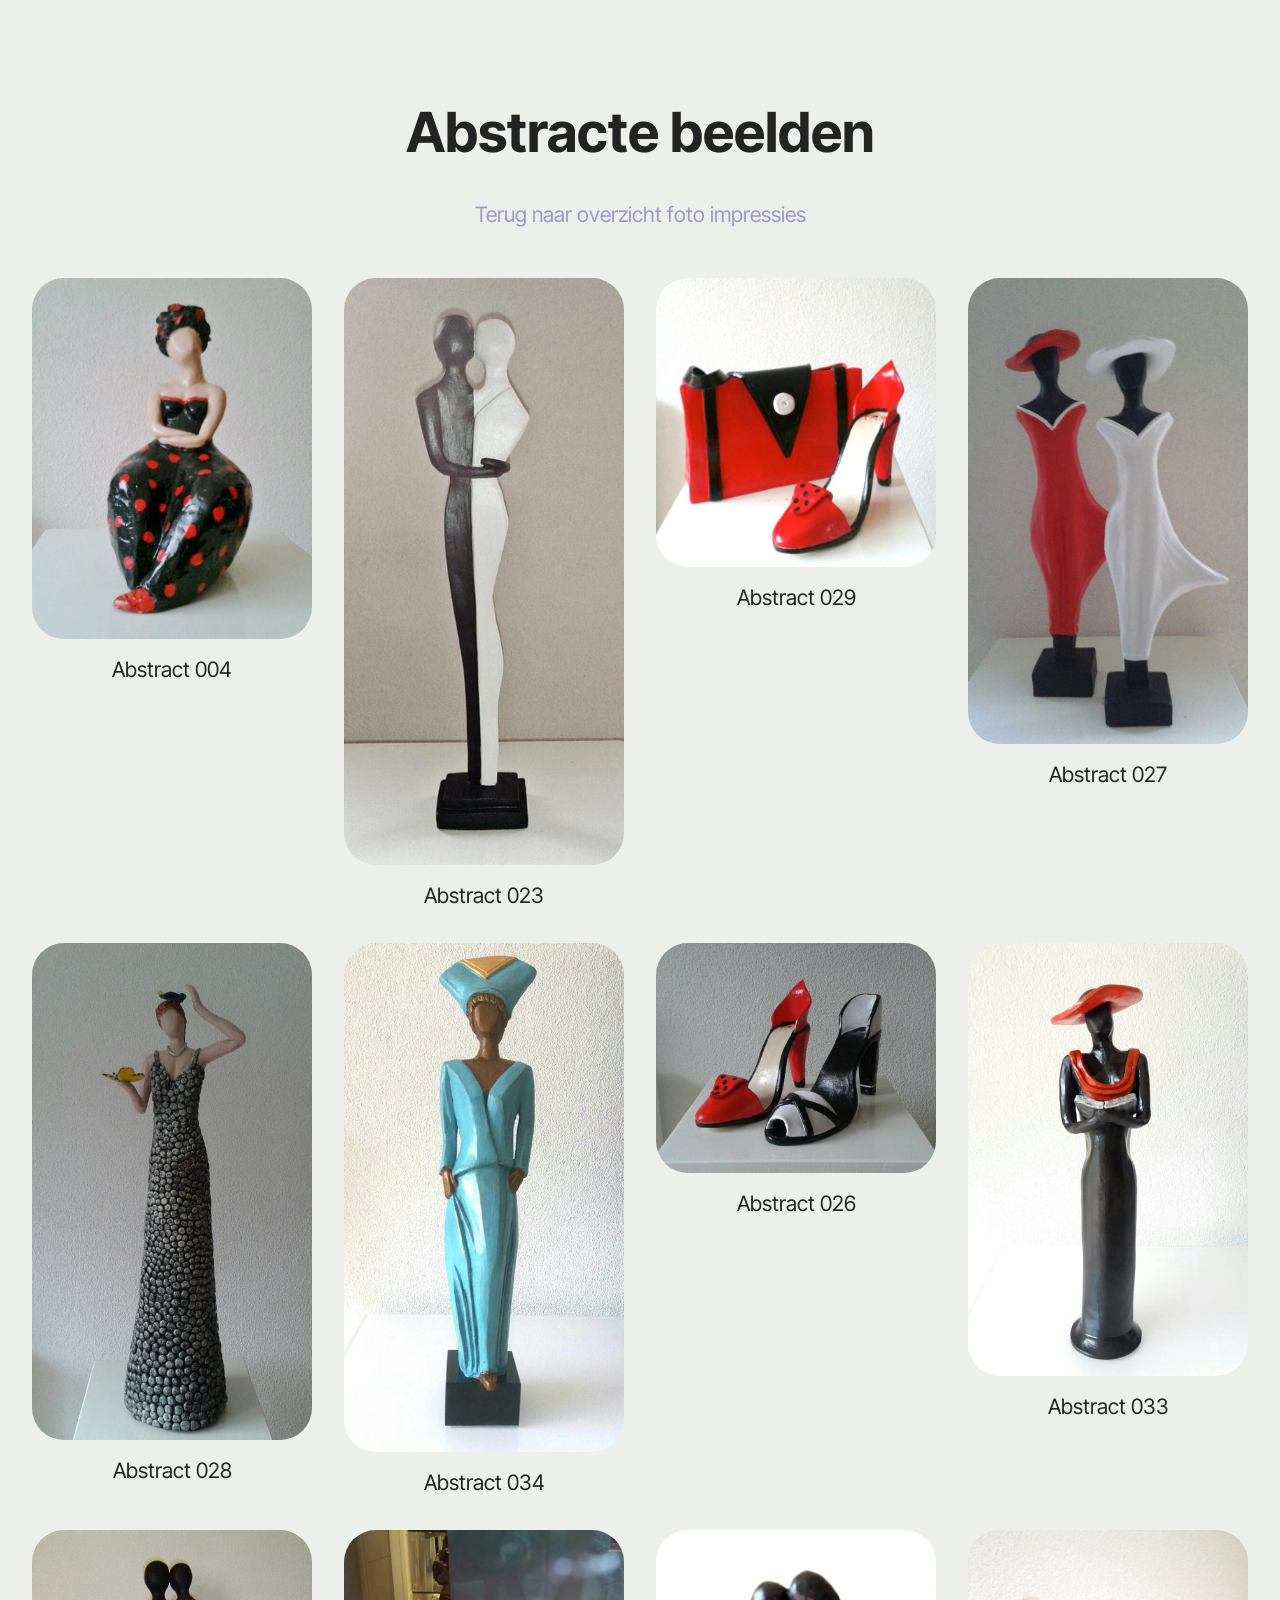
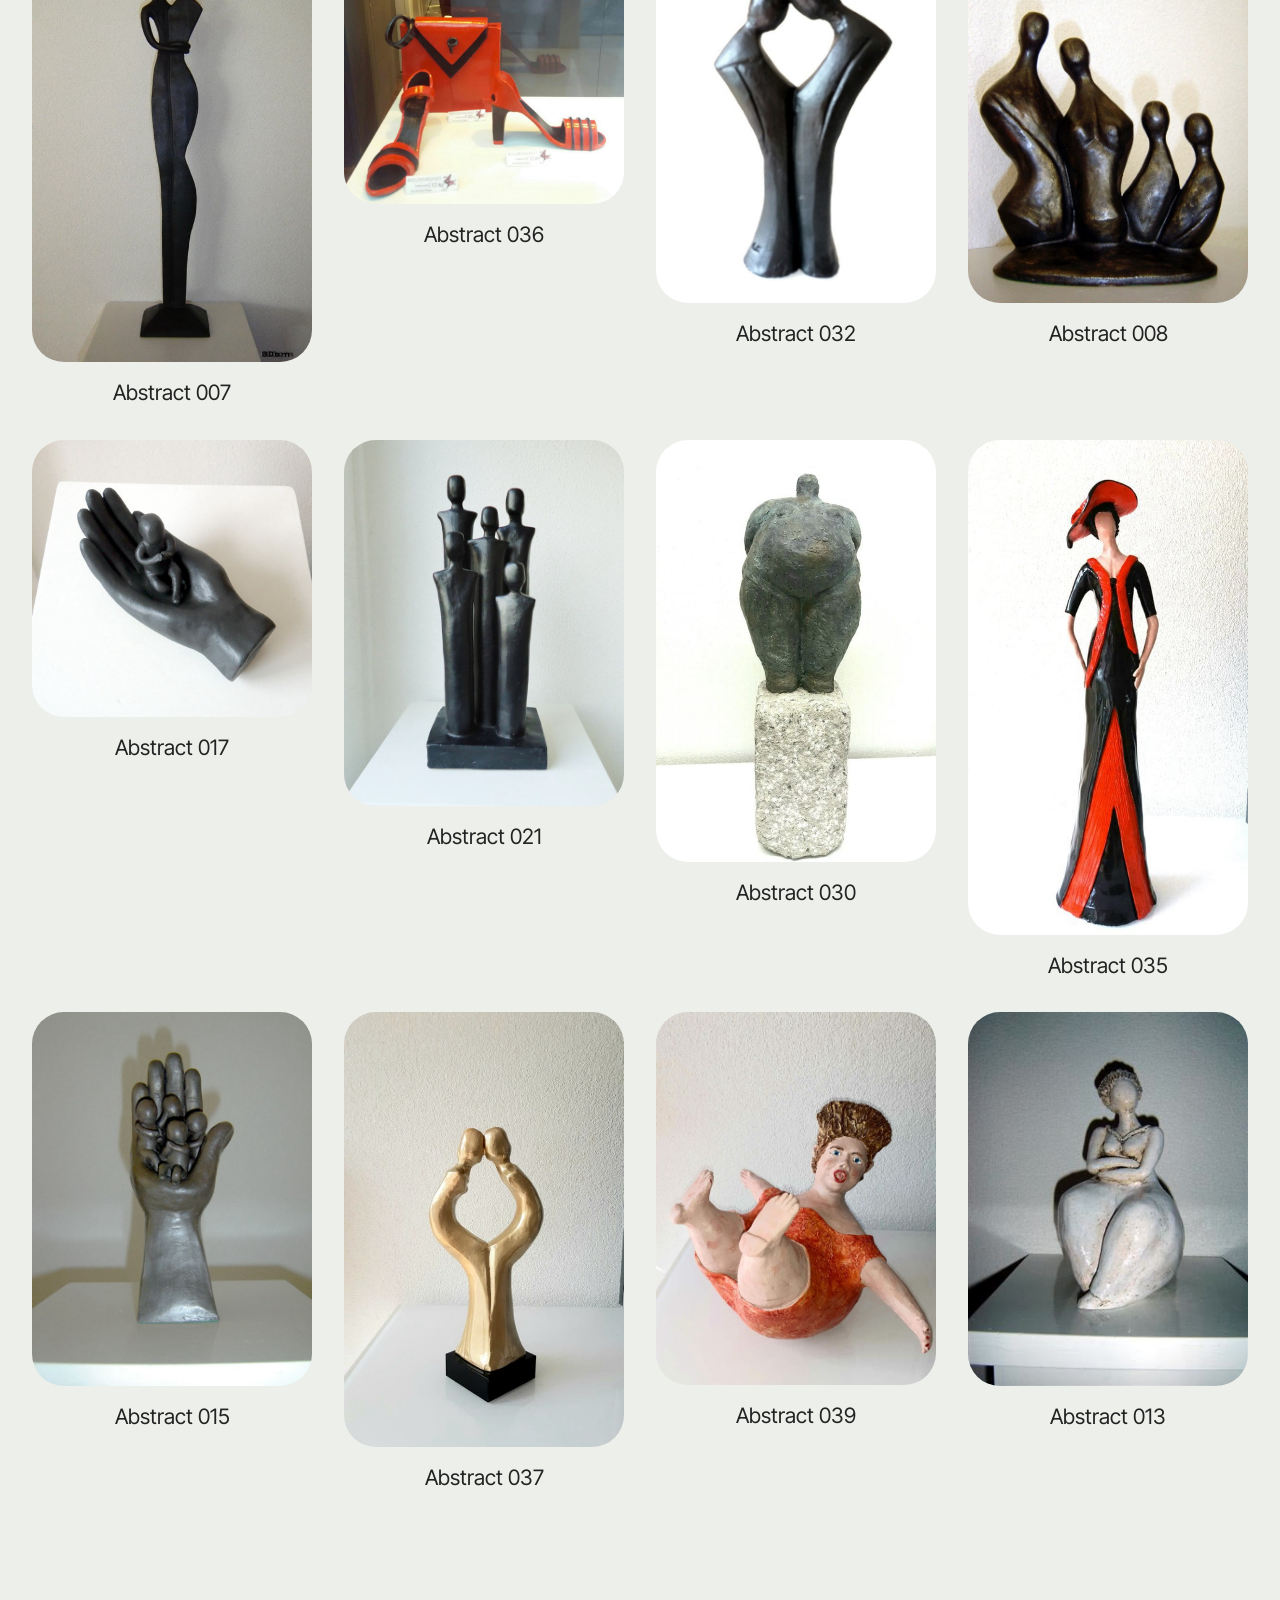
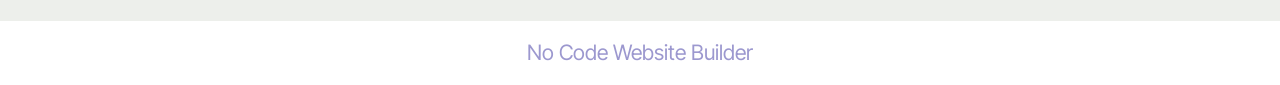
==== commit d5dfc335: "update hadnmatig browser" ====
--- a/Abstract.html
+++ b/Abstract.html
@@ -16,7 +16,7 @@
   <link rel="stylesheet" href="assets/theme/css/style.css">
   <link rel="preload" href="https://fonts.googleapis.com/css?family=Inter+Tight:100,200,300,400,500,600,700,800,900,100i,200i,300i,400i,500i,600i,700i,800i,900i&display=swap" as="style" onload="this.onload=null;this.rel='stylesheet'">
   <noscript><link rel="stylesheet" href="https://fonts.googleapis.com/css?family=Inter+Tight:100,200,300,400,500,600,700,800,900,100i,200i,300i,400i,500i,600i,700i,800i,900i&display=swap"></noscript>
-  <link rel="preload" as="style" href="assets/mobirise/css/mbr-additional.css?v=qRLXKo"><link rel="stylesheet" href="assets/mobirise/css/mbr-additional.css?v=qRLXKo" type="text/css">
+  <link rel="preload" as="style" href="assets/mobirise/css/mbr-additional.css?v=iEcNBw"><link rel="stylesheet" href="assets/mobirise/css/mbr-additional.css?v=iEcNBw" type="text/css">
 
   
   
@@ -40,160 +40,160 @@
         
         <div class="row mbr-gallery">
             <div class="col-12 col-md-6 col-lg-3 item gallery-image active">
-                <div class="item-wrapper mb-3" data-toggle="modal" data-bs-toggle="modal" data-target="#vg2pRzZ3i8-modal" data-bs-target="#vg2pRzZ3i8-modal">
-                    <img class="w-100" src="assets/images/2014-02-10-10.40.00-1-614x792.jpg" alt="Abstract 004" data-slide-to="0" data-bs-slide-to="0" data-target="#lb-vg2pRzZ3i8" data-bs-target="#lb-vg2pRzZ3i8">
+                <div class="item-wrapper mb-3" data-toggle="modal" data-bs-toggle="modal" data-target="#vg2H0pJ7Qi-modal" data-bs-target="#vg2H0pJ7Qi-modal">
+                    <img class="w-100" src="assets/images/2014-02-10-10.40.00-1-614x792.jpg" alt="Abstract 004" data-slide-to="0" data-bs-slide-to="0" data-target="#lb-vg2H0pJ7Qi" data-bs-target="#lb-vg2H0pJ7Qi">
                     <div class="icon-wrapper">
                         <span class="mobi-mbri mobi-mbri-search mbr-iconfont mbr-iconfont-btn"></span>
                     </div>
                 </div>
                 <h6 class="mbr-item-subtitle mbr-fonts-style align-center mb-0 mt-3 display-7">Abstract 004</h6>
             </div><div class="col-12 col-md-6 col-lg-3 item gallery-image">
-                <div class="item-wrapper mb-3" data-toggle="modal" data-bs-toggle="modal" data-target="#vg2pRzZ3i8-modal" data-bs-target="#vg2pRzZ3i8-modal">
-                    <img class="w-100" src="assets/images/20141125-112833-resized-381x800.jpg" alt="Abstract 023" data-slide-to="1" data-bs-slide-to="1" data-target="#lb-vg2pRzZ3i8" data-bs-target="#lb-vg2pRzZ3i8">
+                <div class="item-wrapper mb-3" data-toggle="modal" data-bs-toggle="modal" data-target="#vg2H0pJ7Qi-modal" data-bs-target="#vg2H0pJ7Qi-modal">
+                    <img class="w-100" src="assets/images/20141125-112833-resized-381x800.jpg" alt="Abstract 023" data-slide-to="1" data-bs-slide-to="1" data-target="#lb-vg2H0pJ7Qi" data-bs-target="#lb-vg2H0pJ7Qi">
                     <div class="icon-wrapper">
                         <span class="mobi-mbri mobi-mbri-search mbr-iconfont mbr-iconfont-btn"></span>
                     </div>
                 </div>
                 <h6 class="mbr-item-subtitle mbr-fonts-style align-center mb-0 mt-3 display-7">Abstract 023</h6>
             </div><div class="col-12 col-md-6 col-lg-3 item gallery-image">
-                <div class="item-wrapper mb-3" data-toggle="modal" data-bs-toggle="modal" data-target="#vg2pRzZ3i8-modal" data-bs-target="#vg2pRzZ3i8-modal">
-                    <img class="w-100" src="assets/images/2016-09-182004.44.40-646x667.jpg" alt="Abstract 029" data-slide-to="2" data-bs-slide-to="2" data-target="#lb-vg2pRzZ3i8" data-bs-target="#lb-vg2pRzZ3i8">
+                <div class="item-wrapper mb-3" data-toggle="modal" data-bs-toggle="modal" data-target="#vg2H0pJ7Qi-modal" data-bs-target="#vg2H0pJ7Qi-modal">
+                    <img class="w-100" src="assets/images/2016-09-182004.44.40-646x667.jpg" alt="Abstract 029" data-slide-to="2" data-bs-slide-to="2" data-target="#lb-vg2H0pJ7Qi" data-bs-target="#lb-vg2H0pJ7Qi">
                     <div class="icon-wrapper">
                         <span class="mobi-mbri mobi-mbri-search mbr-iconfont mbr-iconfont-btn"></span>
                     </div>
                 </div>
                 <h6 class="mbr-item-subtitle mbr-fonts-style align-center mb-0 mt-3 display-7">Abstract 029</h6>
             </div><div class="col-12 col-md-6 col-lg-3 item gallery-image">
-                <div class="item-wrapper mb-3" data-toggle="modal" data-bs-toggle="modal" data-target="#vg2pRzZ3i8-modal" data-bs-target="#vg2pRzZ3i8-modal">
-                    <img class="w-100" src="assets/images/20160112-161927-4-resized-480x800.jpg" alt="Abstract 029" data-slide-to="3" data-bs-slide-to="3" data-target="#lb-vg2pRzZ3i8" data-bs-target="#lb-vg2pRzZ3i8">
+                <div class="item-wrapper mb-3" data-toggle="modal" data-bs-toggle="modal" data-target="#vg2H0pJ7Qi-modal" data-bs-target="#vg2H0pJ7Qi-modal">
+                    <img class="w-100" src="assets/images/20160112-161927-4-resized-480x800.jpg" alt="Abstract 029" data-slide-to="3" data-bs-slide-to="3" data-target="#lb-vg2H0pJ7Qi" data-bs-target="#lb-vg2H0pJ7Qi">
                     <div class="icon-wrapper">
                         <span class="mobi-mbri mobi-mbri-search mbr-iconfont mbr-iconfont-btn"></span>
                     </div>
                 </div>
                 <h6 class="mbr-item-subtitle mbr-fonts-style align-center mb-0 mt-3 display-7">Abstract 027</h6>
             </div><div class="col-12 col-md-6 col-lg-3 item gallery-image">
-                <div class="item-wrapper mb-3" data-toggle="modal" data-bs-toggle="modal" data-target="#vg2pRzZ3i8-modal" data-bs-target="#vg2pRzZ3i8-modal">
-                    <img class="w-100" src="assets/images/20160120-135633-2-resized-451x800.jpg" alt="Abstract 029" data-slide-to="4" data-bs-slide-to="4" data-target="#lb-vg2pRzZ3i8" data-bs-target="#lb-vg2pRzZ3i8">
+                <div class="item-wrapper mb-3" data-toggle="modal" data-bs-toggle="modal" data-target="#vg2H0pJ7Qi-modal" data-bs-target="#vg2H0pJ7Qi-modal">
+                    <img class="w-100" src="assets/images/20160120-135633-2-resized-451x800.jpg" alt="Abstract 029" data-slide-to="4" data-bs-slide-to="4" data-target="#lb-vg2H0pJ7Qi" data-bs-target="#lb-vg2H0pJ7Qi">
                     <div class="icon-wrapper">
                         <span class="mobi-mbri mobi-mbri-search mbr-iconfont mbr-iconfont-btn"></span>
                     </div>
                 </div>
                 <h6 class="mbr-item-subtitle mbr-fonts-style align-center mb-0 mt-3 display-7">Abstract 028</h6>
             </div><div class="col-12 col-md-6 col-lg-3 item gallery-image">
-                <div class="item-wrapper mb-3" data-toggle="modal" data-bs-toggle="modal" data-target="#vg2pRzZ3i8-modal" data-bs-target="#vg2pRzZ3i8-modal">
-                    <img class="w-100" src="assets/images/20180625-112803-resized-440x800.jpg" alt="Abstract 029" data-slide-to="5" data-bs-slide-to="5" data-target="#lb-vg2pRzZ3i8" data-bs-target="#lb-vg2pRzZ3i8">
+                <div class="item-wrapper mb-3" data-toggle="modal" data-bs-toggle="modal" data-target="#vg2H0pJ7Qi-modal" data-bs-target="#vg2H0pJ7Qi-modal">
+                    <img class="w-100" src="assets/images/20180625-112803-resized-440x800.jpg" alt="Abstract 029" data-slide-to="5" data-bs-slide-to="5" data-target="#lb-vg2H0pJ7Qi" data-bs-target="#lb-vg2H0pJ7Qi">
                     <div class="icon-wrapper">
                         <span class="mobi-mbri mobi-mbri-search mbr-iconfont mbr-iconfont-btn"></span>
                     </div>
                 </div>
                 <h6 class="mbr-item-subtitle mbr-fonts-style align-center mb-0 mt-3 display-7">Abstract 034</h6>
             </div><div class="col-12 col-md-6 col-lg-3 item gallery-image">
-                <div class="item-wrapper mb-3" data-toggle="modal" data-bs-toggle="modal" data-target="#vg2pRzZ3i8-modal" data-bs-target="#vg2pRzZ3i8-modal">
-                    <img class="w-100" src="assets/images/20160120-135859-1-2-resized-800x656.jpg" alt="Abstract 029" data-slide-to="6" data-bs-slide-to="6" data-target="#lb-vg2pRzZ3i8" data-bs-target="#lb-vg2pRzZ3i8">
+                <div class="item-wrapper mb-3" data-toggle="modal" data-bs-toggle="modal" data-target="#vg2H0pJ7Qi-modal" data-bs-target="#vg2H0pJ7Qi-modal">
+                    <img class="w-100" src="assets/images/20160120-135859-1-2-resized-800x656.jpg" alt="Abstract 029" data-slide-to="6" data-bs-slide-to="6" data-target="#lb-vg2H0pJ7Qi" data-bs-target="#lb-vg2H0pJ7Qi">
                     <div class="icon-wrapper">
                         <span class="mobi-mbri mobi-mbri-search mbr-iconfont mbr-iconfont-btn"></span>
                     </div>
                 </div>
                 <h6 class="mbr-item-subtitle mbr-fonts-style align-center mb-0 mt-3 display-7">Abstract 026</h6>
             </div><div class="col-12 col-md-6 col-lg-3 item gallery-image">
-                <div class="item-wrapper mb-3" data-toggle="modal" data-bs-toggle="modal" data-target="#vg2pRzZ3i8-modal" data-bs-target="#vg2pRzZ3i8-modal">
-                    <img class="w-100" src="assets/images/20180625-110249-1-resized-518x800.jpg" alt="Abstract 029" data-slide-to="7" data-bs-slide-to="7" data-target="#lb-vg2pRzZ3i8" data-bs-target="#lb-vg2pRzZ3i8">
+                <div class="item-wrapper mb-3" data-toggle="modal" data-bs-toggle="modal" data-target="#vg2H0pJ7Qi-modal" data-bs-target="#vg2H0pJ7Qi-modal">
+                    <img class="w-100" src="assets/images/20180625-110249-1-resized-518x800.jpg" alt="Abstract 029" data-slide-to="7" data-bs-slide-to="7" data-target="#lb-vg2H0pJ7Qi" data-bs-target="#lb-vg2H0pJ7Qi">
                     <div class="icon-wrapper">
                         <span class="mobi-mbri mobi-mbri-search mbr-iconfont mbr-iconfont-btn"></span>
                     </div>
                 </div>
                 <h6 class="mbr-item-subtitle mbr-fonts-style align-center mb-0 mt-3 display-7">Abstract 033</h6>
             </div><div class="col-12 col-md-6 col-lg-3 item gallery-image">
-                <div class="item-wrapper mb-3" data-toggle="modal" data-bs-toggle="modal" data-target="#vg2pRzZ3i8-modal" data-bs-target="#vg2pRzZ3i8-modal">
-                    <img class="w-100" src="assets/images/abstract-20110122-1489620753-518x800.jpg" alt="Abstract 029" data-slide-to="8" data-bs-slide-to="8" data-target="#lb-vg2pRzZ3i8" data-bs-target="#lb-vg2pRzZ3i8">
+                <div class="item-wrapper mb-3" data-toggle="modal" data-bs-toggle="modal" data-target="#vg2H0pJ7Qi-modal" data-bs-target="#vg2H0pJ7Qi-modal">
+                    <img class="w-100" src="assets/images/abstract-20110122-1489620753-518x800.jpg" alt="Abstract 029" data-slide-to="8" data-bs-slide-to="8" data-target="#lb-vg2H0pJ7Qi" data-bs-target="#lb-vg2H0pJ7Qi">
                     <div class="icon-wrapper">
                         <span class="mobi-mbri mobi-mbri-search mbr-iconfont mbr-iconfont-btn"></span>
                     </div>
                 </div>
                 <h6 class="mbr-item-subtitle mbr-fonts-style align-center mb-0 mt-3 display-7">Abstract 007</h6>
             </div><div class="col-12 col-md-6 col-lg-3 item gallery-image">
-                <div class="item-wrapper mb-3" data-toggle="modal" data-bs-toggle="modal" data-target="#vg2pRzZ3i8-modal" data-bs-target="#vg2pRzZ3i8-modal">
-                    <img class="w-100" src="assets/images/20181020-144559-1-1-resized-800x784.jpg" alt="Abstract 029" data-slide-to="9" data-bs-slide-to="9" data-target="#lb-vg2pRzZ3i8" data-bs-target="#lb-vg2pRzZ3i8">
+                <div class="item-wrapper mb-3" data-toggle="modal" data-bs-toggle="modal" data-target="#vg2H0pJ7Qi-modal" data-bs-target="#vg2H0pJ7Qi-modal">
+                    <img class="w-100" src="assets/images/20181020-144559-1-1-resized-800x784.jpg" alt="Abstract 029" data-slide-to="9" data-bs-slide-to="9" data-target="#lb-vg2H0pJ7Qi" data-bs-target="#lb-vg2H0pJ7Qi">
                     <div class="icon-wrapper">
                         <span class="mobi-mbri mobi-mbri-search mbr-iconfont mbr-iconfont-btn"></span>
                     </div>
                 </div>
                 <h6 class="mbr-item-subtitle mbr-fonts-style align-center mb-0 mt-3 display-7">Abstract 036</h6>
             </div><div class="col-12 col-md-6 col-lg-3 item gallery-image">
-                <div class="item-wrapper mb-3" data-toggle="modal" data-bs-toggle="modal" data-target="#vg2pRzZ3i8-modal" data-bs-target="#vg2pRzZ3i8-modal">
-                    <img class="w-100" src="assets/images/20180625-111818-2-resized-600x800.jpg" alt="Abstract 029" data-slide-to="10" data-bs-slide-to="10" data-target="#lb-vg2pRzZ3i8" data-bs-target="#lb-vg2pRzZ3i8">
+                <div class="item-wrapper mb-3" data-toggle="modal" data-bs-toggle="modal" data-target="#vg2H0pJ7Qi-modal" data-bs-target="#vg2H0pJ7Qi-modal">
+                    <img class="w-100" src="assets/images/20180625-111818-2-resized-600x800.jpg" alt="Abstract 029" data-slide-to="10" data-bs-slide-to="10" data-target="#lb-vg2H0pJ7Qi" data-bs-target="#lb-vg2H0pJ7Qi">
                     <div class="icon-wrapper">
                         <span class="mobi-mbri mobi-mbri-search mbr-iconfont mbr-iconfont-btn"></span>
                     </div>
                 </div>
                 <h6 class="mbr-item-subtitle mbr-fonts-style align-center mb-0 mt-3 display-7">Abstract 032</h6>
             </div><div class="col-12 col-md-6 col-lg-3 item gallery-image">
-                <div class="item-wrapper mb-3" data-toggle="modal" data-bs-toggle="modal" data-target="#vg2pRzZ3i8-modal" data-bs-target="#vg2pRzZ3i8-modal">
-                    <img class="w-100" src="assets/images/abstract-20110122-2038592299-600x800.jpg" alt="Abstract 029" data-slide-to="11" data-bs-slide-to="11" data-target="#lb-vg2pRzZ3i8" data-bs-target="#lb-vg2pRzZ3i8">
+                <div class="item-wrapper mb-3" data-toggle="modal" data-bs-toggle="modal" data-target="#vg2H0pJ7Qi-modal" data-bs-target="#vg2H0pJ7Qi-modal">
+                    <img class="w-100" src="assets/images/abstract-20110122-2038592299-600x800.jpg" alt="Abstract 029" data-slide-to="11" data-bs-slide-to="11" data-target="#lb-vg2H0pJ7Qi" data-bs-target="#lb-vg2H0pJ7Qi">
                     <div class="icon-wrapper">
                         <span class="mobi-mbri mobi-mbri-search mbr-iconfont mbr-iconfont-btn"></span>
                     </div>
                 </div>
                 <h6 class="mbr-item-subtitle mbr-fonts-style align-center mb-0 mt-3 display-7">Abstract 008</h6>
             </div><div class="col-12 col-md-6 col-lg-3 item gallery-image">
-                <div class="item-wrapper mb-3" data-toggle="modal" data-bs-toggle="modal" data-target="#vg2pRzZ3i8-modal" data-bs-target="#vg2pRzZ3i8-modal">
-                    <img class="w-100" src="assets/images/dsc00897-20130731-1115194237-800x792.jpg" alt="Abstract 029" data-slide-to="12" data-bs-slide-to="12" data-target="#lb-vg2pRzZ3i8" data-bs-target="#lb-vg2pRzZ3i8">
+                <div class="item-wrapper mb-3" data-toggle="modal" data-bs-toggle="modal" data-target="#vg2H0pJ7Qi-modal" data-bs-target="#vg2H0pJ7Qi-modal">
+                    <img class="w-100" src="assets/images/dsc00897-20130731-1115194237-800x792.jpg" alt="Abstract 029" data-slide-to="12" data-bs-slide-to="12" data-target="#lb-vg2H0pJ7Qi" data-bs-target="#lb-vg2H0pJ7Qi">
                     <div class="icon-wrapper">
                         <span class="mobi-mbri mobi-mbri-search mbr-iconfont mbr-iconfont-btn"></span>
                     </div>
                 </div>
                 <h6 class="mbr-item-subtitle mbr-fonts-style align-center mb-0 mt-3 display-7">Abstract 017</h6>
             </div><div class="col-12 col-md-6 col-lg-3 item gallery-image">
-                <div class="item-wrapper mb-3" data-toggle="modal" data-bs-toggle="modal" data-target="#vg2pRzZ3i8-modal" data-bs-target="#vg2pRzZ3i8-modal">
-                    <img class="w-100" src="assets/images/dsc01263-612x800.jpg" alt="Abstract 029" data-slide-to="13" data-bs-slide-to="13" data-target="#lb-vg2pRzZ3i8" data-bs-target="#lb-vg2pRzZ3i8">
+                <div class="item-wrapper mb-3" data-toggle="modal" data-bs-toggle="modal" data-target="#vg2H0pJ7Qi-modal" data-bs-target="#vg2H0pJ7Qi-modal">
+                    <img class="w-100" src="assets/images/dsc01263-612x800.jpg" alt="Abstract 029" data-slide-to="13" data-bs-slide-to="13" data-target="#lb-vg2H0pJ7Qi" data-bs-target="#lb-vg2H0pJ7Qi">
                     <div class="icon-wrapper">
                         <span class="mobi-mbri mobi-mbri-search mbr-iconfont mbr-iconfont-btn"></span>
                     </div>
                 </div>
                 <h6 class="mbr-item-subtitle mbr-fonts-style align-center mb-0 mt-3 display-7">Abstract 021</h6>
             </div><div class="col-12 col-md-6 col-lg-3 item gallery-image">
-                <div class="item-wrapper mb-3" data-toggle="modal" data-bs-toggle="modal" data-target="#vg2pRzZ3i8-modal" data-bs-target="#vg2pRzZ3i8-modal">
-                    <img class="w-100" src="assets/images/img-20171026-wa0002-531x800.jpg" alt="Abstract 029" data-slide-to="14" data-bs-slide-to="14" data-target="#lb-vg2pRzZ3i8" data-bs-target="#lb-vg2pRzZ3i8">
+                <div class="item-wrapper mb-3" data-toggle="modal" data-bs-toggle="modal" data-target="#vg2H0pJ7Qi-modal" data-bs-target="#vg2H0pJ7Qi-modal">
+                    <img class="w-100" src="assets/images/img-20171026-wa0002-531x800.jpg" alt="Abstract 029" data-slide-to="14" data-bs-slide-to="14" data-target="#lb-vg2H0pJ7Qi" data-bs-target="#lb-vg2H0pJ7Qi">
                     <div class="icon-wrapper">
                         <span class="mobi-mbri mobi-mbri-search mbr-iconfont mbr-iconfont-btn"></span>
                     </div>
                 </div>
                 <h6 class="mbr-item-subtitle mbr-fonts-style align-center mb-0 mt-3 display-7">Abstract 030</h6>
             </div><div class="col-12 col-md-6 col-lg-3 item gallery-image">
-                <div class="item-wrapper mb-3" data-toggle="modal" data-bs-toggle="modal" data-target="#vg2pRzZ3i8-modal" data-bs-target="#vg2pRzZ3i8-modal">
-                    <img class="w-100" src="assets/images/img-20180711-wa0006-453x800.jpg" alt="Abstract 029" data-slide-to="15" data-bs-slide-to="15" data-target="#lb-vg2pRzZ3i8" data-bs-target="#lb-vg2pRzZ3i8">
+                <div class="item-wrapper mb-3" data-toggle="modal" data-bs-toggle="modal" data-target="#vg2H0pJ7Qi-modal" data-bs-target="#vg2H0pJ7Qi-modal">
+                    <img class="w-100" src="assets/images/img-20180711-wa0006-453x800.jpg" alt="Abstract 029" data-slide-to="15" data-bs-slide-to="15" data-target="#lb-vg2H0pJ7Qi" data-bs-target="#lb-vg2H0pJ7Qi">
                     <div class="icon-wrapper">
                         <span class="mobi-mbri mobi-mbri-search mbr-iconfont mbr-iconfont-btn"></span>
                     </div>
                 </div>
                 <h6 class="mbr-item-subtitle mbr-fonts-style align-center mb-0 mt-3 display-7">Abstract 035</h6>
             </div><div class="col-12 col-md-6 col-lg-3 item gallery-image">
-                <div class="item-wrapper mb-3" data-toggle="modal" data-bs-toggle="modal" data-target="#vg2pRzZ3i8-modal" data-bs-target="#vg2pRzZ3i8-modal">
-                    <img class="w-100" src="assets/images/moederhand-3-20120922-1793210890-600x800.jpg" alt="Abstract 029" data-slide-to="16" data-bs-slide-to="16" data-target="#lb-vg2pRzZ3i8" data-bs-target="#lb-vg2pRzZ3i8">
+                <div class="item-wrapper mb-3" data-toggle="modal" data-bs-toggle="modal" data-target="#vg2H0pJ7Qi-modal" data-bs-target="#vg2H0pJ7Qi-modal">
+                    <img class="w-100" src="assets/images/moederhand-3-20120922-1793210890-600x800.jpg" alt="Abstract 029" data-slide-to="16" data-bs-slide-to="16" data-target="#lb-vg2H0pJ7Qi" data-bs-target="#lb-vg2H0pJ7Qi">
                     <div class="icon-wrapper">
                         <span class="mobi-mbri mobi-mbri-search mbr-iconfont mbr-iconfont-btn"></span>
                     </div>
                 </div>
                 <h6 class="mbr-item-subtitle mbr-fonts-style align-center mb-0 mt-3 display-7">Abstract 015</h6>
             </div><div class="col-12 col-md-6 col-lg-3 item gallery-image">
-                <div class="item-wrapper mb-3" data-toggle="modal" data-bs-toggle="modal" data-target="#vg2pRzZ3i8-modal" data-bs-target="#vg2pRzZ3i8-modal">
-                    <img class="w-100" src="assets/images/photo-2021-12-06-12-19-1-515x800.jpg" alt="Abstract 029" data-slide-to="17" data-bs-slide-to="17" data-target="#lb-vg2pRzZ3i8" data-bs-target="#lb-vg2pRzZ3i8">
+                <div class="item-wrapper mb-3" data-toggle="modal" data-bs-toggle="modal" data-target="#vg2H0pJ7Qi-modal" data-bs-target="#vg2H0pJ7Qi-modal">
+                    <img class="w-100" src="assets/images/photo-2021-12-06-12-19-1-515x800.jpg" alt="Abstract 029" data-slide-to="17" data-bs-slide-to="17" data-target="#lb-vg2H0pJ7Qi" data-bs-target="#lb-vg2H0pJ7Qi">
                     <div class="icon-wrapper">
                         <span class="mobi-mbri mobi-mbri-search mbr-iconfont mbr-iconfont-btn"></span>
                     </div>
                 </div>
                 <h6 class="mbr-item-subtitle mbr-fonts-style align-center mb-0 mt-3 display-7">Abstract 037</h6>
             </div><div class="col-12 col-md-6 col-lg-3 item gallery-image">
-                <div class="item-wrapper mb-3" data-toggle="modal" data-bs-toggle="modal" data-target="#vg2pRzZ3i8-modal" data-bs-target="#vg2pRzZ3i8-modal">
-                    <img class="w-100" src="assets/images/photo-2022-05-29-15-03-35-2-601x800.jpg" alt="Abstract 029" data-slide-to="18" data-bs-slide-to="18" data-target="#lb-vg2pRzZ3i8" data-bs-target="#lb-vg2pRzZ3i8">
+                <div class="item-wrapper mb-3" data-toggle="modal" data-bs-toggle="modal" data-target="#vg2H0pJ7Qi-modal" data-bs-target="#vg2H0pJ7Qi-modal">
+                    <img class="w-100" src="assets/images/photo-2022-05-29-15-03-35-2-601x800.jpg" alt="Abstract 029" data-slide-to="18" data-bs-slide-to="18" data-target="#lb-vg2H0pJ7Qi" data-bs-target="#lb-vg2H0pJ7Qi">
                     <div class="icon-wrapper">
                         <span class="mobi-mbri mobi-mbri-search mbr-iconfont mbr-iconfont-btn"></span>
                     </div>
                 </div>
                 <h6 class="mbr-item-subtitle mbr-fonts-style align-center mb-0 mt-3 display-7">Abstract 039</h6>
             </div><div class="col-12 col-md-6 col-lg-3 item gallery-image">
-                <div class="item-wrapper mb-3" data-toggle="modal" data-bs-toggle="modal" data-target="#vg2pRzZ3i8-modal" data-bs-target="#vg2pRzZ3i8-modal">
-                    <img class="w-100" src="assets/images/vrouw-20110221-1767421756-360x480.jpg" alt="Abstract 029" data-slide-to="19" data-bs-slide-to="19" data-target="#lb-vg2pRzZ3i8" data-bs-target="#lb-vg2pRzZ3i8">
+                <div class="item-wrapper mb-3" data-toggle="modal" data-bs-toggle="modal" data-target="#vg2H0pJ7Qi-modal" data-bs-target="#vg2H0pJ7Qi-modal">
+                    <img class="w-100" src="assets/images/vrouw-20110221-1767421756-360x480.jpg" alt="Abstract 029" data-slide-to="19" data-bs-slide-to="19" data-target="#lb-vg2H0pJ7Qi" data-bs-target="#lb-vg2H0pJ7Qi">
                     <div class="icon-wrapper">
                         <span class="mobi-mbri mobi-mbri-search mbr-iconfont mbr-iconfont-btn"></span>
                     </div>
@@ -209,11 +209,11 @@
             
         </div>
 
-        <div class="modal mbr-slider" tabindex="-1" role="dialog" aria-hidden="true" id="vg2pRzZ3i8-modal">
+        <div class="modal mbr-slider" tabindex="-1" role="dialog" aria-hidden="true" id="vg2H0pJ7Qi-modal">
             <div class="modal-dialog" role="document">
                 <div class="modal-content">
                     <div class="modal-body">
-                        <div class="carousel slide" data-pause="false" data-bs-pause="false" id="lb-vg2pRzZ3i8" data-interval="5000" data-bs-interval="5000">
+                        <div class="carousel slide" data-pause="false" data-bs-pause="false" id="lb-vg2H0pJ7Qi" data-interval="5000" data-bs-interval="5000">
                             <div class="carousel-inner">
                                 <div class="carousel-item active">
                                     <img class="d-block w-100" src="assets/images/2014-02-10-10.40.00-1-614x792.jpg" alt="Mobirise Website Builder">
@@ -265,8 +265,8 @@
                                 
                             </div>
                             <ol class="carousel-indicators">
-                                <li data-slide-to="0" data-bs-slide-to="0" class="active" data-target="#lb-vg2pRzZ3i8" data-bs-target="#lb-vg2pRzZ3i8"></li>
-                                <li data-slide-to="1" data-bs-slide-to="1" data-target="#lb-vg2pRzZ3i8" data-bs-target="#lb-vg2pRzZ3i8"></li><li data-slide-to="2" data-bs-slide-to="2" data-target="#lb-vg2pRzZ3i8" data-bs-target="#lb-vg2pRzZ3i8"></li><li data-slide-to="3" data-bs-slide-to="3" data-target="#lb-vg2pRzZ3i8" data-bs-target="#lb-vg2pRzZ3i8"></li><li data-slide-to="4" data-bs-slide-to="4" data-target="#lb-vg2pRzZ3i8" data-bs-target="#lb-vg2pRzZ3i8"></li><li data-slide-to="5" data-bs-slide-to="5" data-target="#lb-vg2pRzZ3i8" data-bs-target="#lb-vg2pRzZ3i8"></li><li data-slide-to="6" data-bs-slide-to="6" data-target="#lb-vg2pRzZ3i8" data-bs-target="#lb-vg2pRzZ3i8"></li><li data-slide-to="7" data-bs-slide-to="7" data-target="#lb-vg2pRzZ3i8" data-bs-target="#lb-vg2pRzZ3i8"></li><li data-slide-to="8" data-bs-slide-to="8" data-target="#lb-vg2pRzZ3i8" data-bs-target="#lb-vg2pRzZ3i8"></li><li data-slide-to="9" data-bs-slide-to="9" data-target="#lb-vg2pRzZ3i8" data-bs-target="#lb-vg2pRzZ3i8"></li><li data-slide-to="10" data-bs-slide-to="10" data-target="#lb-vg2pRzZ3i8" data-bs-target="#lb-vg2pRzZ3i8"></li><li data-slide-to="11" data-bs-slide-to="11" data-target="#lb-vg2pRzZ3i8" data-bs-target="#lb-vg2pRzZ3i8"></li><li data-slide-to="12" data-bs-slide-to="12" data-target="#lb-vg2pRzZ3i8" data-bs-target="#lb-vg2pRzZ3i8"></li><li data-slide-to="13" data-bs-slide-to="13" data-target="#lb-vg2pRzZ3i8" data-bs-target="#lb-vg2pRzZ3i8"></li><li data-slide-to="14" data-bs-slide-to="14" data-target="#lb-vg2pRzZ3i8" data-bs-target="#lb-vg2pRzZ3i8"></li><li data-slide-to="15" data-bs-slide-to="15" data-target="#lb-vg2pRzZ3i8" data-bs-target="#lb-vg2pRzZ3i8"></li><li data-slide-to="16" data-bs-slide-to="16" data-target="#lb-vg2pRzZ3i8" data-bs-target="#lb-vg2pRzZ3i8"></li><li data-slide-to="17" data-bs-slide-to="17" data-target="#lb-vg2pRzZ3i8" data-bs-target="#lb-vg2pRzZ3i8"></li><li data-slide-to="18" data-bs-slide-to="18" data-target="#lb-vg2pRzZ3i8" data-bs-target="#lb-vg2pRzZ3i8"></li><li data-slide-to="19" data-bs-slide-to="19" data-target="#lb-vg2pRzZ3i8" data-bs-target="#lb-vg2pRzZ3i8"></li>
+                                <li data-slide-to="0" data-bs-slide-to="0" class="active" data-target="#lb-vg2H0pJ7Qi" data-bs-target="#lb-vg2H0pJ7Qi"></li>
+                                <li data-slide-to="1" data-bs-slide-to="1" data-target="#lb-vg2H0pJ7Qi" data-bs-target="#lb-vg2H0pJ7Qi"></li><li data-slide-to="2" data-bs-slide-to="2" data-target="#lb-vg2H0pJ7Qi" data-bs-target="#lb-vg2H0pJ7Qi"></li><li data-slide-to="3" data-bs-slide-to="3" data-target="#lb-vg2H0pJ7Qi" data-bs-target="#lb-vg2H0pJ7Qi"></li><li data-slide-to="4" data-bs-slide-to="4" data-target="#lb-vg2H0pJ7Qi" data-bs-target="#lb-vg2H0pJ7Qi"></li><li data-slide-to="5" data-bs-slide-to="5" data-target="#lb-vg2H0pJ7Qi" data-bs-target="#lb-vg2H0pJ7Qi"></li><li data-slide-to="6" data-bs-slide-to="6" data-target="#lb-vg2H0pJ7Qi" data-bs-target="#lb-vg2H0pJ7Qi"></li><li data-slide-to="7" data-bs-slide-to="7" data-target="#lb-vg2H0pJ7Qi" data-bs-target="#lb-vg2H0pJ7Qi"></li><li data-slide-to="8" data-bs-slide-to="8" data-target="#lb-vg2H0pJ7Qi" data-bs-target="#lb-vg2H0pJ7Qi"></li><li data-slide-to="9" data-bs-slide-to="9" data-target="#lb-vg2H0pJ7Qi" data-bs-target="#lb-vg2H0pJ7Qi"></li><li data-slide-to="10" data-bs-slide-to="10" data-target="#lb-vg2H0pJ7Qi" data-bs-target="#lb-vg2H0pJ7Qi"></li><li data-slide-to="11" data-bs-slide-to="11" data-target="#lb-vg2H0pJ7Qi" data-bs-target="#lb-vg2H0pJ7Qi"></li><li data-slide-to="12" data-bs-slide-to="12" data-target="#lb-vg2H0pJ7Qi" data-bs-target="#lb-vg2H0pJ7Qi"></li><li data-slide-to="13" data-bs-slide-to="13" data-target="#lb-vg2H0pJ7Qi" data-bs-target="#lb-vg2H0pJ7Qi"></li><li data-slide-to="14" data-bs-slide-to="14" data-target="#lb-vg2H0pJ7Qi" data-bs-target="#lb-vg2H0pJ7Qi"></li><li data-slide-to="15" data-bs-slide-to="15" data-target="#lb-vg2H0pJ7Qi" data-bs-target="#lb-vg2H0pJ7Qi"></li><li data-slide-to="16" data-bs-slide-to="16" data-target="#lb-vg2H0pJ7Qi" data-bs-target="#lb-vg2H0pJ7Qi"></li><li data-slide-to="17" data-bs-slide-to="17" data-target="#lb-vg2H0pJ7Qi" data-bs-target="#lb-vg2H0pJ7Qi"></li><li data-slide-to="18" data-bs-slide-to="18" data-target="#lb-vg2H0pJ7Qi" data-bs-target="#lb-vg2H0pJ7Qi"></li><li data-slide-to="19" data-bs-slide-to="19" data-target="#lb-vg2H0pJ7Qi" data-bs-target="#lb-vg2H0pJ7Qi"></li>
                                 
                                 
                                 
@@ -276,11 +276,11 @@
                             </ol>
                             <a role="button" href="" class="close" data-dismiss="modal" data-bs-dismiss="modal" aria-label="Close">
                             </a>
-                            <a class="carousel-control-prev carousel-control" role="button" data-slide="prev" data-bs-slide="prev" href="#lb-vg2pRzZ3i8">
+                            <a class="carousel-control-prev carousel-control" role="button" data-slide="prev" data-bs-slide="prev" href="#lb-vg2H0pJ7Qi">
                                 <span class="mobi-mbri mobi-mbri-arrow-prev" aria-hidden="true"></span>
                                 <span class="sr-only visually-hidden">Previous</span>
                             </a>
-                            <a class="carousel-control-next carousel-control" role="button" data-slide="next" data-bs-slide="next" href="#lb-vg2pRzZ3i8">
+                            <a class="carousel-control-next carousel-control" role="button" data-slide="next" data-bs-slide="next" href="#lb-vg2H0pJ7Qi">
                                 <span class="mobi-mbri mobi-mbri-arrow-next" aria-hidden="true"></span>
                                 <span class="sr-only visually-hidden">Next</span>
                             </a>
@@ -290,7 +290,7 @@
             </div>
         </div>
     </div>
-</section><section class="display-7" style="padding: 0;align-items: center;justify-content: center;flex-wrap: wrap;    align-content: center;display: flex;position: relative;height: 4rem;"><a href="https://mobiri.se/" style="flex: 1 1;height: 4rem;position: absolute;width: 100%;z-index: 1;"><img alt="" style="height: 4rem;" src="[data-uri]"></a><p style="margin: 0;text-align: center;" class="display-7">&#8204;</p><a style="z-index:1" href="https://mobirise.com/builder/ai-website-maker.html">AI Website Maker</a></section><script src="assets/bootstrap/js/bootstrap.bundle.min.js"></script>  <script src="assets/smoothscroll/smooth-scroll.js"></script>  <script src="assets/ytplayer/index.js"></script>  <script src="assets/theme/js/script.js"></script>  
+</section><section class="display-7" style="padding: 0;align-items: center;justify-content: center;flex-wrap: wrap;    align-content: center;display: flex;position: relative;height: 4rem;"><a href="https://mobiri.se/" style="flex: 1 1;height: 4rem;position: absolute;width: 100%;z-index: 1;"><img alt="" style="height: 4rem;" src="[data-uri]"></a><p style="margin: 0;text-align: center;" class="display-7">&#8204;</p><a style="z-index:1" href="https://mobirise.com/builder/no-code-website-builder.html">No Code Website Builder</a></section><script src="assets/bootstrap/js/bootstrap.bundle.min.js"></script>  <script src="assets/smoothscroll/smooth-scroll.js"></script>  <script src="assets/ytplayer/index.js"></script>  <script src="assets/theme/js/script.js"></script>  
   
   
 </body>
--- a/assets/mobirise/css/mbr-additional.css
+++ b/assets/mobirise/css/mbr-additional.css
@@ -1012,11 +1012,6 @@
     padding-left: 1.5rem;
   }
 }
-@media (min-width: 992px) {
-  .cid-tJGsCG1vVL .navbar-nav {
-    padding-left: 1.5rem;
-  }
-}
 .cid-tJGsCG1vVL .nav-link {
   width: fit-content;
   position: relative;
@@ -1054,7 +1049,7 @@
   height: 90px;
   padding: 0.5rem 0.6rem;
   flex-wrap: nowrap;
-  background: rgba(255, 255, 255, 0.9) !important;
+  background: rgba(12, 44, 104, 0.9) !important;
   left: 0;
   right: 0;
   -webkit-box-pack: justify;
@@ -1066,7 +1061,7 @@
   align-items: center;
   border-radius: 100vw;
   margin-top: 1rem;
-  background-color: #ffffff;
+  background-color: #0c2c68;
   box-shadow: 0 30px 60px 0 rgba(27, 31, 10, 0.08);
 }
 @media (max-width: 992px) {
@@ -1095,8 +1090,8 @@
   border-radius: 1.5rem;
   transition: .3s all !important;
   min-width: auto;
-  background: #ffffff;
-  background: rgba(255, 255, 255, 0.9) !important;
+  background: #0c2c68;
+  background: rgba(12, 44, 104, 0.9) !important;
 }
 .cid-tJGsCG1vVL .nav-item:focus,
 .cid-tJGsCG1vVL .nav-link:focus {
@@ -1253,7 +1248,7 @@
   padding: 0.667em 1.667em;
 }
 .cid-tJGsCG1vVL .navbar.navbar-expand-lg .dropdown .dropdown-menu {
-  background: #ffffff;
+  background: #0c2c68;
 }
 .cid-tJGsCG1vVL .navbar.navbar-expand-lg .dropdown .dropdown-menu .dropdown-submenu {
   margin: 0;
@@ -1417,10 +1412,10 @@
     width: 100%;
     padding: 1rem;
     border-radius: 1.5rem;
-    background: #ffffff;
+    background: #0c2c68;
     opacity: 1;
-    border-color: rgba(255, 255, 255, 0.9) !important;
-    background: rgba(255, 255, 255, 0.9) !important;
+    border-color: rgba(12, 44, 104, 0.9) !important;
+    background: rgba(12, 44, 104, 0.9) !important;
     backdrop-filter: blur(8px);
   }
   .cid-tJGsCG1vVL .navbar-nav .nav-item .nav-link::after {
@@ -2049,3 +2044,97 @@
 .cid-vg2i8DoFcG .content-head {
   max-width: 800px;
 }
+.cid-vg2D8cmzQ0 {
+  padding-top: 8rem;
+  padding-bottom: 8rem;
+  background-color: #ffffff;
+}
+.cid-vg2D8cmzQ0 .mbr-fallback-image.disabled {
+  display: none;
+}
+.cid-vg2D8cmzQ0 .mbr-fallback-image {
+  display: block;
+  background-size: cover;
+  background-position: center center;
+  width: 100%;
+  height: 100%;
+  position: absolute;
+  top: 0;
+}
+@media (max-width: 991px) {
+  .cid-vg2D8cmzQ0 .image-wrapper {
+    margin-bottom: 1rem;
+  }
+}
+.cid-vg2D8cmzQ0 .row {
+  flex-direction: row-reverse;
+}
+.cid-vg2D8cmzQ0 .row {
+  align-items: center;
+}
+@media (max-width: 991px) {
+  .cid-vg2D8cmzQ0 .image-wrapper {
+    padding: 1rem;
+  }
+}
+@media (min-width: 992px) {
+  .cid-vg2D8cmzQ0 .text-wrapper {
+    padding: 0 2rem;
+  }
+}
+.cid-vg2D8cmzQ0 .mbr-section-title {
+  color: #000000;
+  text-align: center;
+}
+.cid-vg2D8cmzQ0 .mbr-text,
+.cid-vg2D8cmzQ0 .mbr-section-btn {
+  color: #000000;
+}
+.cid-vg2DaEnK8U {
+  padding-top: 6rem;
+  padding-bottom: 6rem;
+  background-color: #edefeb;
+}
+.cid-vg2DaEnK8U .mbr-fallback-image.disabled {
+  display: none;
+}
+.cid-vg2DaEnK8U .mbr-fallback-image {
+  display: block;
+  background-size: cover;
+  background-position: center center;
+  width: 100%;
+  height: 100%;
+  position: absolute;
+  top: 0;
+}
+.cid-vg2DaEnK8U .row {
+  justify-content: center;
+}
+.cid-vg2DaEnK8U .item {
+  margin-bottom: 2rem;
+}
+@media (max-width: 767px) {
+  .cid-vg2DaEnK8U .item {
+    margin-bottom: 1rem;
+  }
+}
+.cid-vg2DaEnK8U .item .item-wrapper {
+  display: flex;
+  flex-direction: column;
+  height: 100%;
+  background: #ffffff;
+  padding: 2.25rem;
+}
+@media (min-width: 992px) and (max-width: 1200px) {
+  .cid-vg2DaEnK8U .item .item-wrapper {
+    padding: 2rem 1.5rem;
+  }
+}
+@media (max-width: 767px) {
+  .cid-vg2DaEnK8U .item .item-wrapper {
+    padding: 2rem 1.5rem;
+  }
+}
+.cid-vg2DaEnK8U .content-head {
+  max-width: 800px;
+}
--- a/assets/mobirise/css/mbr-additional.css
+++ b/assets/mobirise/css/mbr-additional.css
@@ -1012,11 +1012,6 @@
     padding-left: 1.5rem;
   }
 }
-@media (min-width: 992px) {
-  .cid-tJGsCG1vVL .navbar-nav {
-    padding-left: 1.5rem;
-  }
-}
 .cid-tJGsCG1vVL .nav-link {
   width: fit-content;
   position: relative;
@@ -1054,7 +1049,7 @@
   height: 90px;
   padding: 0.5rem 0.6rem;
   flex-wrap: nowrap;
-  background: rgba(255, 255, 255, 0.9) !important;
+  background: rgba(12, 44, 104, 0.9) !important;
   left: 0;
   right: 0;
   -webkit-box-pack: justify;
@@ -1066,7 +1061,7 @@
   align-items: center;
   border-radius: 100vw;
   margin-top: 1rem;
-  background-color: #ffffff;
+  background-color: #0c2c68;
   box-shadow: 0 30px 60px 0 rgba(27, 31, 10, 0.08);
 }
 @media (max-width: 992px) {
@@ -1095,8 +1090,8 @@
   border-radius: 1.5rem;
   transition: .3s all !important;
   min-width: auto;
-  background: #ffffff;
-  background: rgba(255, 255, 255, 0.9) !important;
+  background: #0c2c68;
+  background: rgba(12, 44, 104, 0.9) !important;
 }
 .cid-tJGsCG1vVL .nav-item:focus,
 .cid-tJGsCG1vVL .nav-link:focus {
@@ -1253,7 +1248,7 @@
   padding: 0.667em 1.667em;
 }
 .cid-tJGsCG1vVL .navbar.navbar-expand-lg .dropdown .dropdown-menu {
-  background: #ffffff;
+  background: #0c2c68;
 }
 .cid-tJGsCG1vVL .navbar.navbar-expand-lg .dropdown .dropdown-menu .dropdown-submenu {
   margin: 0;
@@ -1417,10 +1412,10 @@
     width: 100%;
     padding: 1rem;
     border-radius: 1.5rem;
-    background: #ffffff;
+    background: #0c2c68;
     opacity: 1;
-    border-color: rgba(255, 255, 255, 0.9) !important;
-    background: rgba(255, 255, 255, 0.9) !important;
+    border-color: rgba(12, 44, 104, 0.9) !important;
+    background: rgba(12, 44, 104, 0.9) !important;
     backdrop-filter: blur(8px);
   }
   .cid-tJGsCG1vVL .navbar-nav .nav-item .nav-link::after {
@@ -2049,3 +2044,97 @@
 .cid-vg2i8DoFcG .content-head {
   max-width: 800px;
 }
+.cid-vg2D8cmzQ0 {
+  padding-top: 8rem;
+  padding-bottom: 8rem;
+  background-color: #ffffff;
+}
+.cid-vg2D8cmzQ0 .mbr-fallback-image.disabled {
+  display: none;
+}
+.cid-vg2D8cmzQ0 .mbr-fallback-image {
+  display: block;
+  background-size: cover;
+  background-position: center center;
+  width: 100%;
+  height: 100%;
+  position: absolute;
+  top: 0;
+}
+@media (max-width: 991px) {
+  .cid-vg2D8cmzQ0 .image-wrapper {
+    margin-bottom: 1rem;
+  }
+}
+.cid-vg2D8cmzQ0 .row {
+  flex-direction: row-reverse;
+}
+.cid-vg2D8cmzQ0 .row {
+  align-items: center;
+}
+@media (max-width: 991px) {
+  .cid-vg2D8cmzQ0 .image-wrapper {
+    padding: 1rem;
+  }
+}
+@media (min-width: 992px) {
+  .cid-vg2D8cmzQ0 .text-wrapper {
+    padding: 0 2rem;
+  }
+}
+.cid-vg2D8cmzQ0 .mbr-section-title {
+  color: #000000;
+  text-align: center;
+}
+.cid-vg2D8cmzQ0 .mbr-text,
+.cid-vg2D8cmzQ0 .mbr-section-btn {
+  color: #000000;
+}
+.cid-vg2DaEnK8U {
+  padding-top: 6rem;
+  padding-bottom: 6rem;
+  background-color: #edefeb;
+}
+.cid-vg2DaEnK8U .mbr-fallback-image.disabled {
+  display: none;
+}
+.cid-vg2DaEnK8U .mbr-fallback-image {
+  display: block;
+  background-size: cover;
+  background-position: center center;
+  width: 100%;
+  height: 100%;
+  position: absolute;
+  top: 0;
+}
+.cid-vg2DaEnK8U .row {
+  justify-content: center;
+}
+.cid-vg2DaEnK8U .item {
+  margin-bottom: 2rem;
+}
+@media (max-width: 767px) {
+  .cid-vg2DaEnK8U .item {
+    margin-bottom: 1rem;
+  }
+}
+.cid-vg2DaEnK8U .item .item-wrapper {
+  display: flex;
+  flex-direction: column;
+  height: 100%;
+  background: #ffffff;
+  padding: 2.25rem;
+}
+@media (min-width: 992px) and (max-width: 1200px) {
+  .cid-vg2DaEnK8U .item .item-wrapper {
+    padding: 2rem 1.5rem;
+  }
+}
+@media (max-width: 767px) {
+  .cid-vg2DaEnK8U .item .item-wrapper {
+    padding: 2rem 1.5rem;
+  }
+}
+.cid-vg2DaEnK8U .content-head {
+  max-width: 800px;
+}
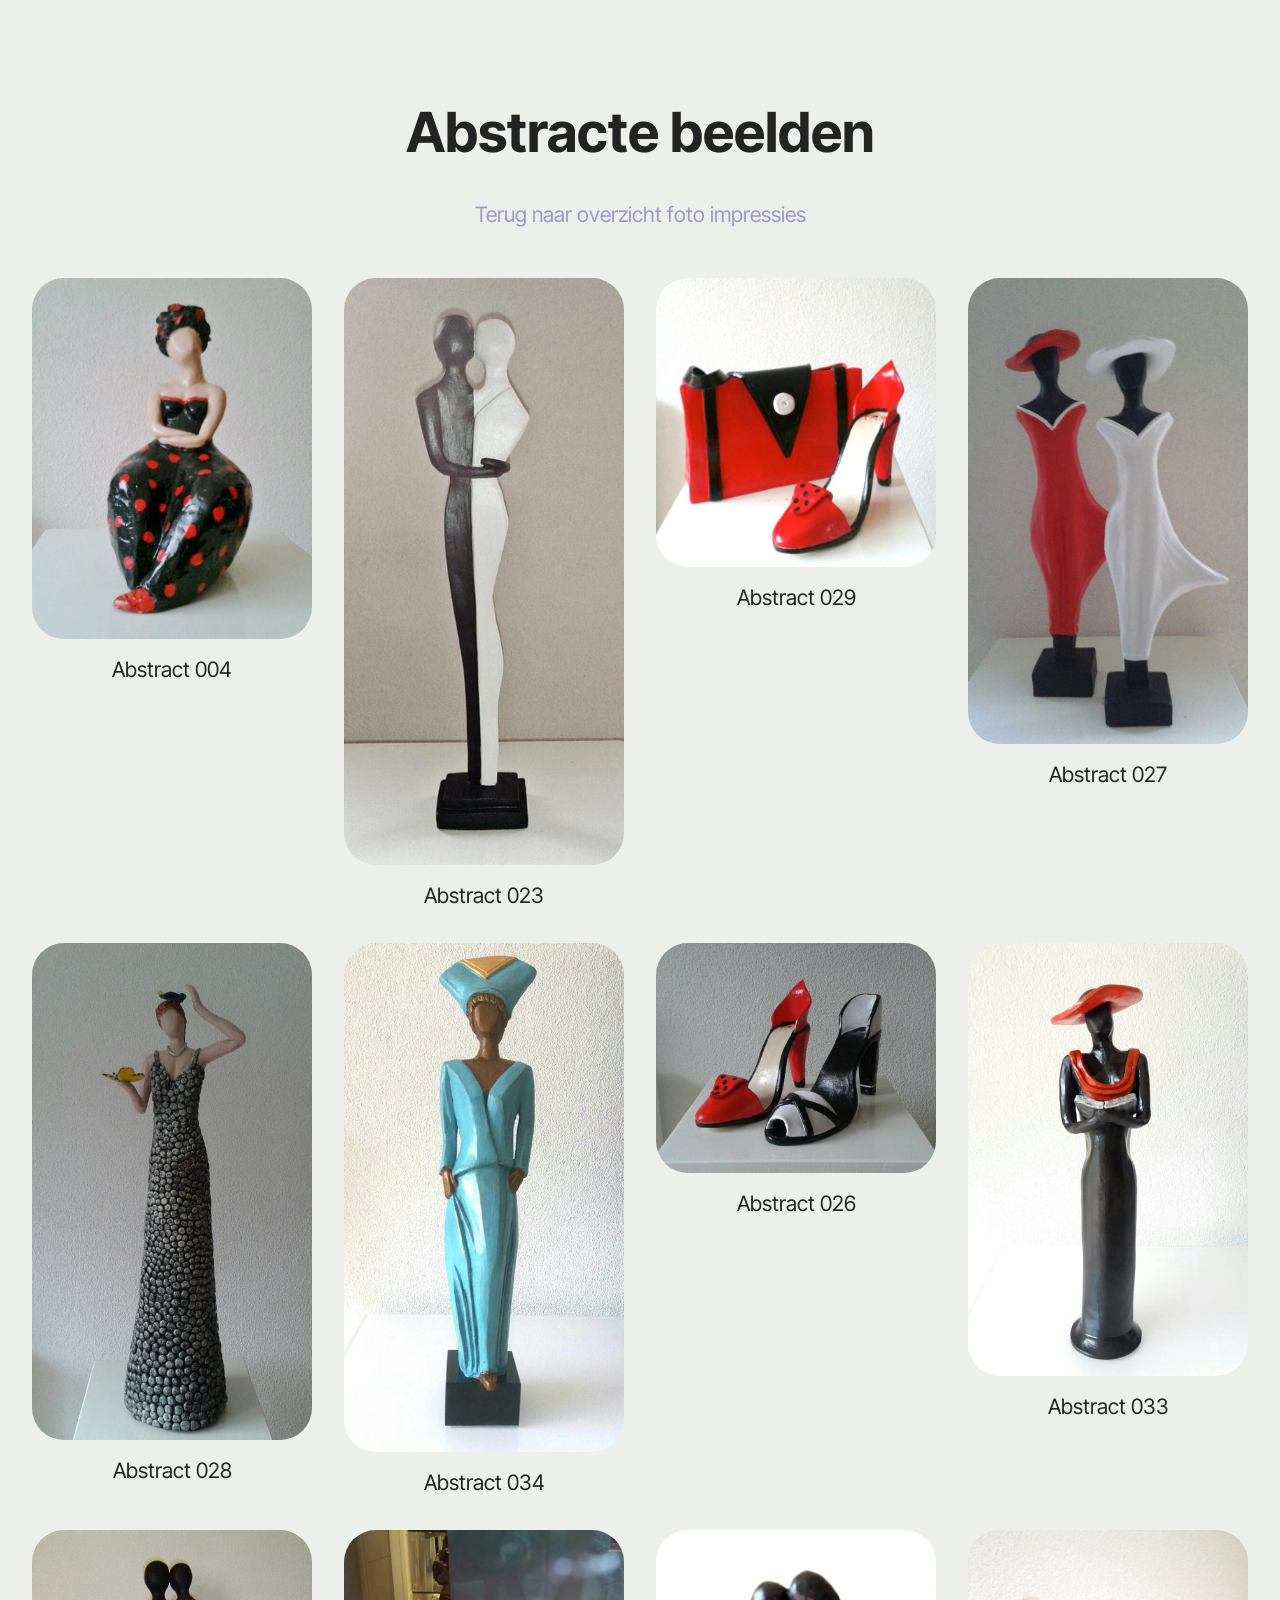
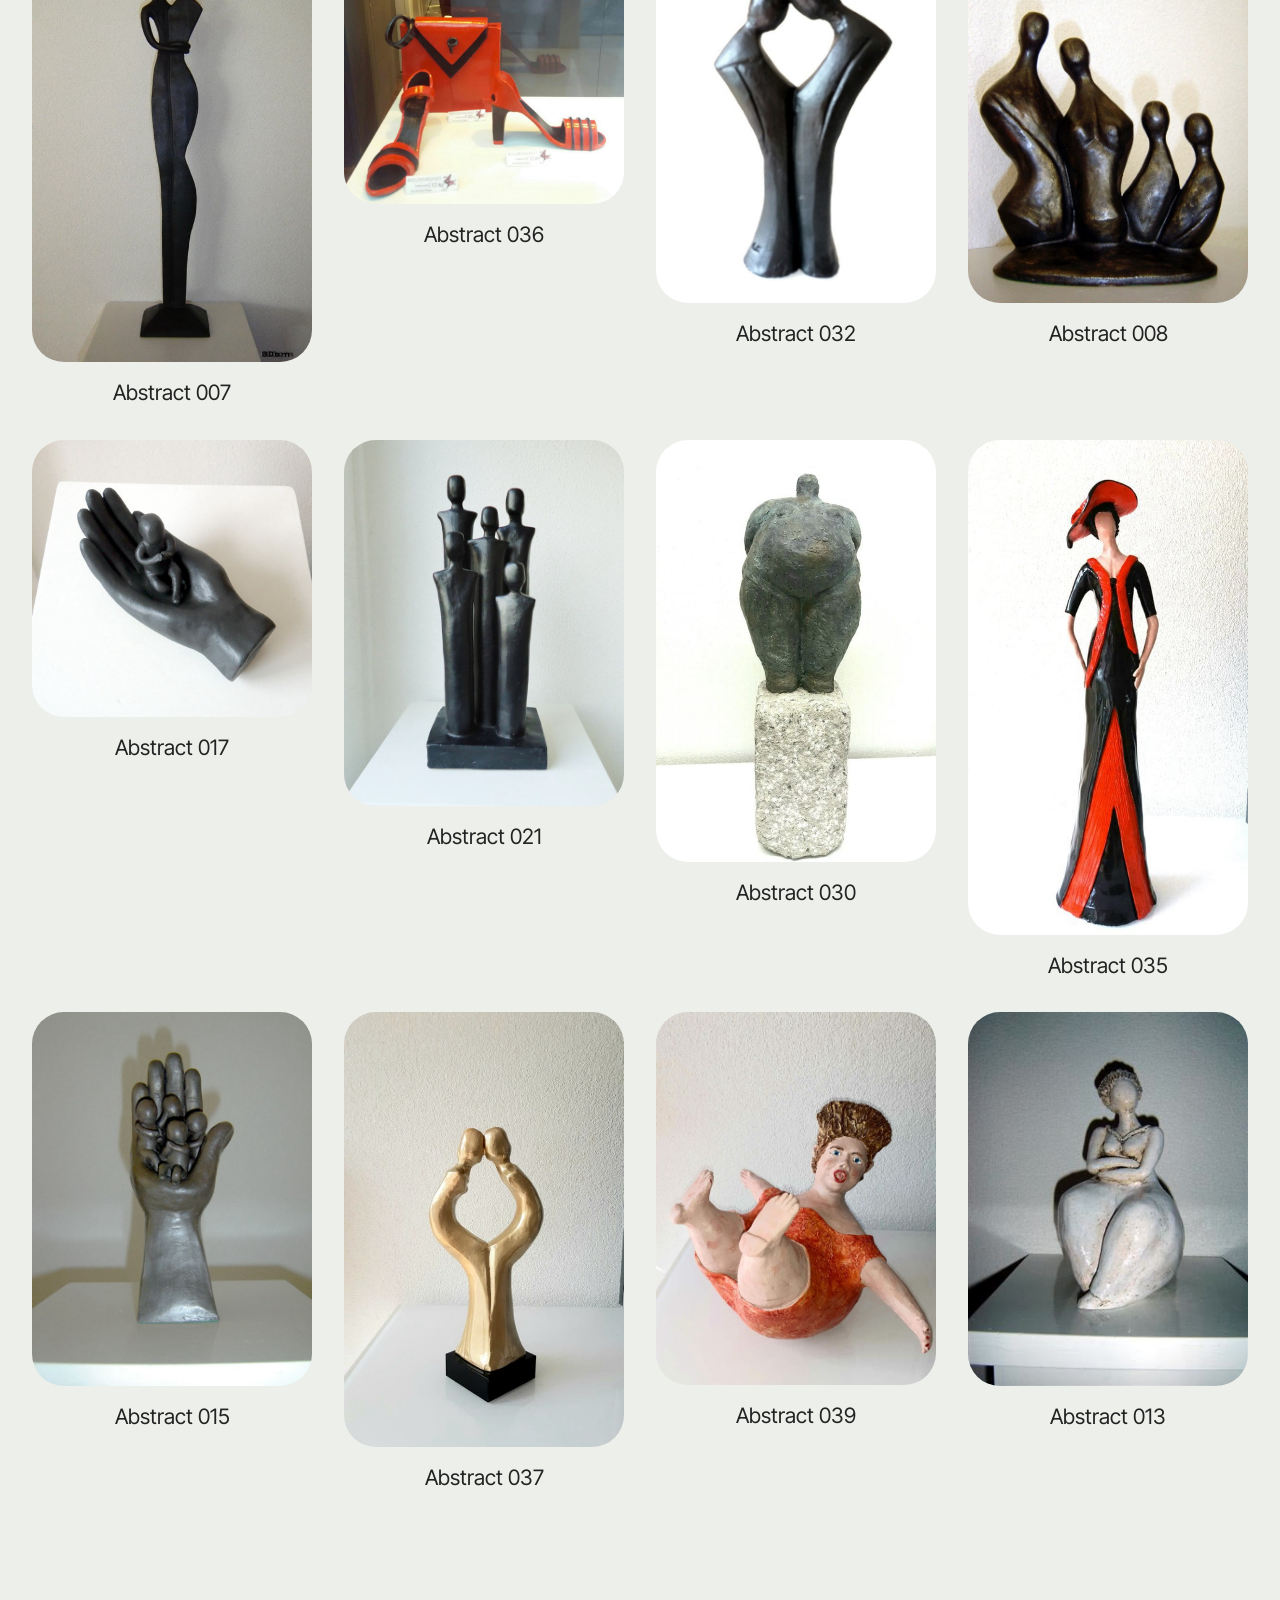
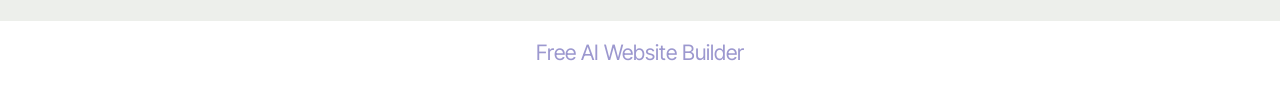
==== commit 9b170ea4: "deel" ====
--- a/Abstract.html
+++ b/Abstract.html
@@ -16,7 +16,7 @@
   <link rel="stylesheet" href="assets/theme/css/style.css">
   <link rel="preload" href="https://fonts.googleapis.com/css?family=Inter+Tight:100,200,300,400,500,600,700,800,900,100i,200i,300i,400i,500i,600i,700i,800i,900i&display=swap" as="style" onload="this.onload=null;this.rel='stylesheet'">
   <noscript><link rel="stylesheet" href="https://fonts.googleapis.com/css?family=Inter+Tight:100,200,300,400,500,600,700,800,900,100i,200i,300i,400i,500i,600i,700i,800i,900i&display=swap"></noscript>
-  <link rel="preload" as="style" href="assets/mobirise/css/mbr-additional.css?v=iEcNBw"><link rel="stylesheet" href="assets/mobirise/css/mbr-additional.css?v=iEcNBw" type="text/css">
+  <link rel="preload" as="style" href="assets/mobirise/css/mbr-additional.css?v=9S0sBH"><link rel="stylesheet" href="assets/mobirise/css/mbr-additional.css?v=9S0sBH" type="text/css">
 
   
   
@@ -40,160 +40,160 @@
         
         <div class="row mbr-gallery">
             <div class="col-12 col-md-6 col-lg-3 item gallery-image active">
-                <div class="item-wrapper mb-3" data-toggle="modal" data-bs-toggle="modal" data-target="#vg2H0pJ7Qi-modal" data-bs-target="#vg2H0pJ7Qi-modal">
-                    <img class="w-100" src="assets/images/2014-02-10-10.40.00-1-614x792.jpg" alt="Abstract 004" data-slide-to="0" data-bs-slide-to="0" data-target="#lb-vg2H0pJ7Qi" data-bs-target="#lb-vg2H0pJ7Qi">
+                <div class="item-wrapper mb-3" data-toggle="modal" data-bs-toggle="modal" data-target="#vg2VzekMsy-modal" data-bs-target="#vg2VzekMsy-modal">
+                    <img class="w-100" src="assets/images/2014-02-10-10.40.00-1-614x792.jpg" alt="Abstract 004" data-slide-to="0" data-bs-slide-to="0" data-target="#lb-vg2VzekMsy" data-bs-target="#lb-vg2VzekMsy">
                     <div class="icon-wrapper">
                         <span class="mobi-mbri mobi-mbri-search mbr-iconfont mbr-iconfont-btn"></span>
                     </div>
                 </div>
                 <h6 class="mbr-item-subtitle mbr-fonts-style align-center mb-0 mt-3 display-7">Abstract 004</h6>
             </div><div class="col-12 col-md-6 col-lg-3 item gallery-image">
-                <div class="item-wrapper mb-3" data-toggle="modal" data-bs-toggle="modal" data-target="#vg2H0pJ7Qi-modal" data-bs-target="#vg2H0pJ7Qi-modal">
-                    <img class="w-100" src="assets/images/20141125-112833-resized-381x800.jpg" alt="Abstract 023" data-slide-to="1" data-bs-slide-to="1" data-target="#lb-vg2H0pJ7Qi" data-bs-target="#lb-vg2H0pJ7Qi">
+                <div class="item-wrapper mb-3" data-toggle="modal" data-bs-toggle="modal" data-target="#vg2VzekMsy-modal" data-bs-target="#vg2VzekMsy-modal">
+                    <img class="w-100" src="assets/images/20141125-112833-resized-381x800.jpg" alt="Abstract 023" data-slide-to="1" data-bs-slide-to="1" data-target="#lb-vg2VzekMsy" data-bs-target="#lb-vg2VzekMsy">
                     <div class="icon-wrapper">
                         <span class="mobi-mbri mobi-mbri-search mbr-iconfont mbr-iconfont-btn"></span>
                     </div>
                 </div>
                 <h6 class="mbr-item-subtitle mbr-fonts-style align-center mb-0 mt-3 display-7">Abstract 023</h6>
             </div><div class="col-12 col-md-6 col-lg-3 item gallery-image">
-                <div class="item-wrapper mb-3" data-toggle="modal" data-bs-toggle="modal" data-target="#vg2H0pJ7Qi-modal" data-bs-target="#vg2H0pJ7Qi-modal">
-                    <img class="w-100" src="assets/images/2016-09-182004.44.40-646x667.jpg" alt="Abstract 029" data-slide-to="2" data-bs-slide-to="2" data-target="#lb-vg2H0pJ7Qi" data-bs-target="#lb-vg2H0pJ7Qi">
+                <div class="item-wrapper mb-3" data-toggle="modal" data-bs-toggle="modal" data-target="#vg2VzekMsy-modal" data-bs-target="#vg2VzekMsy-modal">
+                    <img class="w-100" src="assets/images/2016-09-182004.44.40-646x667.jpg" alt="Abstract 029" data-slide-to="2" data-bs-slide-to="2" data-target="#lb-vg2VzekMsy" data-bs-target="#lb-vg2VzekMsy">
                     <div class="icon-wrapper">
                         <span class="mobi-mbri mobi-mbri-search mbr-iconfont mbr-iconfont-btn"></span>
                     </div>
                 </div>
                 <h6 class="mbr-item-subtitle mbr-fonts-style align-center mb-0 mt-3 display-7">Abstract 029</h6>
             </div><div class="col-12 col-md-6 col-lg-3 item gallery-image">
-                <div class="item-wrapper mb-3" data-toggle="modal" data-bs-toggle="modal" data-target="#vg2H0pJ7Qi-modal" data-bs-target="#vg2H0pJ7Qi-modal">
-                    <img class="w-100" src="assets/images/20160112-161927-4-resized-480x800.jpg" alt="Abstract 029" data-slide-to="3" data-bs-slide-to="3" data-target="#lb-vg2H0pJ7Qi" data-bs-target="#lb-vg2H0pJ7Qi">
+                <div class="item-wrapper mb-3" data-toggle="modal" data-bs-toggle="modal" data-target="#vg2VzekMsy-modal" data-bs-target="#vg2VzekMsy-modal">
+                    <img class="w-100" src="assets/images/20160112-161927-4-resized-480x800.jpg" alt="Abstract 029" data-slide-to="3" data-bs-slide-to="3" data-target="#lb-vg2VzekMsy" data-bs-target="#lb-vg2VzekMsy">
                     <div class="icon-wrapper">
                         <span class="mobi-mbri mobi-mbri-search mbr-iconfont mbr-iconfont-btn"></span>
                     </div>
                 </div>
                 <h6 class="mbr-item-subtitle mbr-fonts-style align-center mb-0 mt-3 display-7">Abstract 027</h6>
             </div><div class="col-12 col-md-6 col-lg-3 item gallery-image">
-                <div class="item-wrapper mb-3" data-toggle="modal" data-bs-toggle="modal" data-target="#vg2H0pJ7Qi-modal" data-bs-target="#vg2H0pJ7Qi-modal">
-                    <img class="w-100" src="assets/images/20160120-135633-2-resized-451x800.jpg" alt="Abstract 029" data-slide-to="4" data-bs-slide-to="4" data-target="#lb-vg2H0pJ7Qi" data-bs-target="#lb-vg2H0pJ7Qi">
+                <div class="item-wrapper mb-3" data-toggle="modal" data-bs-toggle="modal" data-target="#vg2VzekMsy-modal" data-bs-target="#vg2VzekMsy-modal">
+                    <img class="w-100" src="assets/images/20160120-135633-2-resized-451x800.jpg" alt="Abstract 029" data-slide-to="4" data-bs-slide-to="4" data-target="#lb-vg2VzekMsy" data-bs-target="#lb-vg2VzekMsy">
                     <div class="icon-wrapper">
                         <span class="mobi-mbri mobi-mbri-search mbr-iconfont mbr-iconfont-btn"></span>
                     </div>
                 </div>
                 <h6 class="mbr-item-subtitle mbr-fonts-style align-center mb-0 mt-3 display-7">Abstract 028</h6>
             </div><div class="col-12 col-md-6 col-lg-3 item gallery-image">
-                <div class="item-wrapper mb-3" data-toggle="modal" data-bs-toggle="modal" data-target="#vg2H0pJ7Qi-modal" data-bs-target="#vg2H0pJ7Qi-modal">
-                    <img class="w-100" src="assets/images/20180625-112803-resized-440x800.jpg" alt="Abstract 029" data-slide-to="5" data-bs-slide-to="5" data-target="#lb-vg2H0pJ7Qi" data-bs-target="#lb-vg2H0pJ7Qi">
+                <div class="item-wrapper mb-3" data-toggle="modal" data-bs-toggle="modal" data-target="#vg2VzekMsy-modal" data-bs-target="#vg2VzekMsy-modal">
+                    <img class="w-100" src="assets/images/20180625-112803-resized-440x800.jpg" alt="Abstract 029" data-slide-to="5" data-bs-slide-to="5" data-target="#lb-vg2VzekMsy" data-bs-target="#lb-vg2VzekMsy">
                     <div class="icon-wrapper">
                         <span class="mobi-mbri mobi-mbri-search mbr-iconfont mbr-iconfont-btn"></span>
                     </div>
                 </div>
                 <h6 class="mbr-item-subtitle mbr-fonts-style align-center mb-0 mt-3 display-7">Abstract 034</h6>
             </div><div class="col-12 col-md-6 col-lg-3 item gallery-image">
-                <div class="item-wrapper mb-3" data-toggle="modal" data-bs-toggle="modal" data-target="#vg2H0pJ7Qi-modal" data-bs-target="#vg2H0pJ7Qi-modal">
-                    <img class="w-100" src="assets/images/20160120-135859-1-2-resized-800x656.jpg" alt="Abstract 029" data-slide-to="6" data-bs-slide-to="6" data-target="#lb-vg2H0pJ7Qi" data-bs-target="#lb-vg2H0pJ7Qi">
+                <div class="item-wrapper mb-3" data-toggle="modal" data-bs-toggle="modal" data-target="#vg2VzekMsy-modal" data-bs-target="#vg2VzekMsy-modal">
+                    <img class="w-100" src="assets/images/20160120-135859-1-2-resized-800x656.jpg" alt="Abstract 029" data-slide-to="6" data-bs-slide-to="6" data-target="#lb-vg2VzekMsy" data-bs-target="#lb-vg2VzekMsy">
                     <div class="icon-wrapper">
                         <span class="mobi-mbri mobi-mbri-search mbr-iconfont mbr-iconfont-btn"></span>
                     </div>
                 </div>
                 <h6 class="mbr-item-subtitle mbr-fonts-style align-center mb-0 mt-3 display-7">Abstract 026</h6>
             </div><div class="col-12 col-md-6 col-lg-3 item gallery-image">
-                <div class="item-wrapper mb-3" data-toggle="modal" data-bs-toggle="modal" data-target="#vg2H0pJ7Qi-modal" data-bs-target="#vg2H0pJ7Qi-modal">
-                    <img class="w-100" src="assets/images/20180625-110249-1-resized-518x800.jpg" alt="Abstract 029" data-slide-to="7" data-bs-slide-to="7" data-target="#lb-vg2H0pJ7Qi" data-bs-target="#lb-vg2H0pJ7Qi">
+                <div class="item-wrapper mb-3" data-toggle="modal" data-bs-toggle="modal" data-target="#vg2VzekMsy-modal" data-bs-target="#vg2VzekMsy-modal">
+                    <img class="w-100" src="assets/images/20180625-110249-1-resized-518x800.jpg" alt="Abstract 029" data-slide-to="7" data-bs-slide-to="7" data-target="#lb-vg2VzekMsy" data-bs-target="#lb-vg2VzekMsy">
                     <div class="icon-wrapper">
                         <span class="mobi-mbri mobi-mbri-search mbr-iconfont mbr-iconfont-btn"></span>
                     </div>
                 </div>
                 <h6 class="mbr-item-subtitle mbr-fonts-style align-center mb-0 mt-3 display-7">Abstract 033</h6>
             </div><div class="col-12 col-md-6 col-lg-3 item gallery-image">
-                <div class="item-wrapper mb-3" data-toggle="modal" data-bs-toggle="modal" data-target="#vg2H0pJ7Qi-modal" data-bs-target="#vg2H0pJ7Qi-modal">
-                    <img class="w-100" src="assets/images/abstract-20110122-1489620753-518x800.jpg" alt="Abstract 029" data-slide-to="8" data-bs-slide-to="8" data-target="#lb-vg2H0pJ7Qi" data-bs-target="#lb-vg2H0pJ7Qi">
+                <div class="item-wrapper mb-3" data-toggle="modal" data-bs-toggle="modal" data-target="#vg2VzekMsy-modal" data-bs-target="#vg2VzekMsy-modal">
+                    <img class="w-100" src="assets/images/abstract-20110122-1489620753-518x800.jpg" alt="Abstract 029" data-slide-to="8" data-bs-slide-to="8" data-target="#lb-vg2VzekMsy" data-bs-target="#lb-vg2VzekMsy">
                     <div class="icon-wrapper">
                         <span class="mobi-mbri mobi-mbri-search mbr-iconfont mbr-iconfont-btn"></span>
                     </div>
                 </div>
                 <h6 class="mbr-item-subtitle mbr-fonts-style align-center mb-0 mt-3 display-7">Abstract 007</h6>
             </div><div class="col-12 col-md-6 col-lg-3 item gallery-image">
-                <div class="item-wrapper mb-3" data-toggle="modal" data-bs-toggle="modal" data-target="#vg2H0pJ7Qi-modal" data-bs-target="#vg2H0pJ7Qi-modal">
-                    <img class="w-100" src="assets/images/20181020-144559-1-1-resized-800x784.jpg" alt="Abstract 029" data-slide-to="9" data-bs-slide-to="9" data-target="#lb-vg2H0pJ7Qi" data-bs-target="#lb-vg2H0pJ7Qi">
+                <div class="item-wrapper mb-3" data-toggle="modal" data-bs-toggle="modal" data-target="#vg2VzekMsy-modal" data-bs-target="#vg2VzekMsy-modal">
+                    <img class="w-100" src="assets/images/20181020-144559-1-1-resized-800x784.jpg" alt="Abstract 029" data-slide-to="9" data-bs-slide-to="9" data-target="#lb-vg2VzekMsy" data-bs-target="#lb-vg2VzekMsy">
                     <div class="icon-wrapper">
                         <span class="mobi-mbri mobi-mbri-search mbr-iconfont mbr-iconfont-btn"></span>
                     </div>
                 </div>
                 <h6 class="mbr-item-subtitle mbr-fonts-style align-center mb-0 mt-3 display-7">Abstract 036</h6>
             </div><div class="col-12 col-md-6 col-lg-3 item gallery-image">
-                <div class="item-wrapper mb-3" data-toggle="modal" data-bs-toggle="modal" data-target="#vg2H0pJ7Qi-modal" data-bs-target="#vg2H0pJ7Qi-modal">
-                    <img class="w-100" src="assets/images/20180625-111818-2-resized-600x800.jpg" alt="Abstract 029" data-slide-to="10" data-bs-slide-to="10" data-target="#lb-vg2H0pJ7Qi" data-bs-target="#lb-vg2H0pJ7Qi">
+                <div class="item-wrapper mb-3" data-toggle="modal" data-bs-toggle="modal" data-target="#vg2VzekMsy-modal" data-bs-target="#vg2VzekMsy-modal">
+                    <img class="w-100" src="assets/images/20180625-111818-2-resized-600x800.jpg" alt="Abstract 029" data-slide-to="10" data-bs-slide-to="10" data-target="#lb-vg2VzekMsy" data-bs-target="#lb-vg2VzekMsy">
                     <div class="icon-wrapper">
                         <span class="mobi-mbri mobi-mbri-search mbr-iconfont mbr-iconfont-btn"></span>
                     </div>
                 </div>
                 <h6 class="mbr-item-subtitle mbr-fonts-style align-center mb-0 mt-3 display-7">Abstract 032</h6>
             </div><div class="col-12 col-md-6 col-lg-3 item gallery-image">
-                <div class="item-wrapper mb-3" data-toggle="modal" data-bs-toggle="modal" data-target="#vg2H0pJ7Qi-modal" data-bs-target="#vg2H0pJ7Qi-modal">
-                    <img class="w-100" src="assets/images/abstract-20110122-2038592299-600x800.jpg" alt="Abstract 029" data-slide-to="11" data-bs-slide-to="11" data-target="#lb-vg2H0pJ7Qi" data-bs-target="#lb-vg2H0pJ7Qi">
+                <div class="item-wrapper mb-3" data-toggle="modal" data-bs-toggle="modal" data-target="#vg2VzekMsy-modal" data-bs-target="#vg2VzekMsy-modal">
+                    <img class="w-100" src="assets/images/abstract-20110122-2038592299-600x800.jpg" alt="Abstract 029" data-slide-to="11" data-bs-slide-to="11" data-target="#lb-vg2VzekMsy" data-bs-target="#lb-vg2VzekMsy">
                     <div class="icon-wrapper">
                         <span class="mobi-mbri mobi-mbri-search mbr-iconfont mbr-iconfont-btn"></span>
                     </div>
                 </div>
                 <h6 class="mbr-item-subtitle mbr-fonts-style align-center mb-0 mt-3 display-7">Abstract 008</h6>
             </div><div class="col-12 col-md-6 col-lg-3 item gallery-image">
-                <div class="item-wrapper mb-3" data-toggle="modal" data-bs-toggle="modal" data-target="#vg2H0pJ7Qi-modal" data-bs-target="#vg2H0pJ7Qi-modal">
-                    <img class="w-100" src="assets/images/dsc00897-20130731-1115194237-800x792.jpg" alt="Abstract 029" data-slide-to="12" data-bs-slide-to="12" data-target="#lb-vg2H0pJ7Qi" data-bs-target="#lb-vg2H0pJ7Qi">
+                <div class="item-wrapper mb-3" data-toggle="modal" data-bs-toggle="modal" data-target="#vg2VzekMsy-modal" data-bs-target="#vg2VzekMsy-modal">
+                    <img class="w-100" src="assets/images/dsc00897-20130731-1115194237-800x792.jpg" alt="Abstract 029" data-slide-to="12" data-bs-slide-to="12" data-target="#lb-vg2VzekMsy" data-bs-target="#lb-vg2VzekMsy">
                     <div class="icon-wrapper">
                         <span class="mobi-mbri mobi-mbri-search mbr-iconfont mbr-iconfont-btn"></span>
                     </div>
                 </div>
                 <h6 class="mbr-item-subtitle mbr-fonts-style align-center mb-0 mt-3 display-7">Abstract 017</h6>
             </div><div class="col-12 col-md-6 col-lg-3 item gallery-image">
-                <div class="item-wrapper mb-3" data-toggle="modal" data-bs-toggle="modal" data-target="#vg2H0pJ7Qi-modal" data-bs-target="#vg2H0pJ7Qi-modal">
-                    <img class="w-100" src="assets/images/dsc01263-612x800.jpg" alt="Abstract 029" data-slide-to="13" data-bs-slide-to="13" data-target="#lb-vg2H0pJ7Qi" data-bs-target="#lb-vg2H0pJ7Qi">
+                <div class="item-wrapper mb-3" data-toggle="modal" data-bs-toggle="modal" data-target="#vg2VzekMsy-modal" data-bs-target="#vg2VzekMsy-modal">
+                    <img class="w-100" src="assets/images/dsc01263-612x800.jpg" alt="Abstract 029" data-slide-to="13" data-bs-slide-to="13" data-target="#lb-vg2VzekMsy" data-bs-target="#lb-vg2VzekMsy">
                     <div class="icon-wrapper">
                         <span class="mobi-mbri mobi-mbri-search mbr-iconfont mbr-iconfont-btn"></span>
                     </div>
                 </div>
                 <h6 class="mbr-item-subtitle mbr-fonts-style align-center mb-0 mt-3 display-7">Abstract 021</h6>
             </div><div class="col-12 col-md-6 col-lg-3 item gallery-image">
-                <div class="item-wrapper mb-3" data-toggle="modal" data-bs-toggle="modal" data-target="#vg2H0pJ7Qi-modal" data-bs-target="#vg2H0pJ7Qi-modal">
-                    <img class="w-100" src="assets/images/img-20171026-wa0002-531x800.jpg" alt="Abstract 029" data-slide-to="14" data-bs-slide-to="14" data-target="#lb-vg2H0pJ7Qi" data-bs-target="#lb-vg2H0pJ7Qi">
+                <div class="item-wrapper mb-3" data-toggle="modal" data-bs-toggle="modal" data-target="#vg2VzekMsy-modal" data-bs-target="#vg2VzekMsy-modal">
+                    <img class="w-100" src="assets/images/img-20171026-wa0002-531x800.jpg" alt="Abstract 029" data-slide-to="14" data-bs-slide-to="14" data-target="#lb-vg2VzekMsy" data-bs-target="#lb-vg2VzekMsy">
                     <div class="icon-wrapper">
                         <span class="mobi-mbri mobi-mbri-search mbr-iconfont mbr-iconfont-btn"></span>
                     </div>
                 </div>
                 <h6 class="mbr-item-subtitle mbr-fonts-style align-center mb-0 mt-3 display-7">Abstract 030</h6>
             </div><div class="col-12 col-md-6 col-lg-3 item gallery-image">
-                <div class="item-wrapper mb-3" data-toggle="modal" data-bs-toggle="modal" data-target="#vg2H0pJ7Qi-modal" data-bs-target="#vg2H0pJ7Qi-modal">
-                    <img class="w-100" src="assets/images/img-20180711-wa0006-453x800.jpg" alt="Abstract 029" data-slide-to="15" data-bs-slide-to="15" data-target="#lb-vg2H0pJ7Qi" data-bs-target="#lb-vg2H0pJ7Qi">
+                <div class="item-wrapper mb-3" data-toggle="modal" data-bs-toggle="modal" data-target="#vg2VzekMsy-modal" data-bs-target="#vg2VzekMsy-modal">
+                    <img class="w-100" src="assets/images/img-20180711-wa0006-453x800.jpg" alt="Abstract 029" data-slide-to="15" data-bs-slide-to="15" data-target="#lb-vg2VzekMsy" data-bs-target="#lb-vg2VzekMsy">
                     <div class="icon-wrapper">
                         <span class="mobi-mbri mobi-mbri-search mbr-iconfont mbr-iconfont-btn"></span>
                     </div>
                 </div>
                 <h6 class="mbr-item-subtitle mbr-fonts-style align-center mb-0 mt-3 display-7">Abstract 035</h6>
             </div><div class="col-12 col-md-6 col-lg-3 item gallery-image">
-                <div class="item-wrapper mb-3" data-toggle="modal" data-bs-toggle="modal" data-target="#vg2H0pJ7Qi-modal" data-bs-target="#vg2H0pJ7Qi-modal">
-                    <img class="w-100" src="assets/images/moederhand-3-20120922-1793210890-600x800.jpg" alt="Abstract 029" data-slide-to="16" data-bs-slide-to="16" data-target="#lb-vg2H0pJ7Qi" data-bs-target="#lb-vg2H0pJ7Qi">
+                <div class="item-wrapper mb-3" data-toggle="modal" data-bs-toggle="modal" data-target="#vg2VzekMsy-modal" data-bs-target="#vg2VzekMsy-modal">
+                    <img class="w-100" src="assets/images/moederhand-3-20120922-1793210890-600x800.jpg" alt="Abstract 029" data-slide-to="16" data-bs-slide-to="16" data-target="#lb-vg2VzekMsy" data-bs-target="#lb-vg2VzekMsy">
                     <div class="icon-wrapper">
                         <span class="mobi-mbri mobi-mbri-search mbr-iconfont mbr-iconfont-btn"></span>
                     </div>
                 </div>
                 <h6 class="mbr-item-subtitle mbr-fonts-style align-center mb-0 mt-3 display-7">Abstract 015</h6>
             </div><div class="col-12 col-md-6 col-lg-3 item gallery-image">
-                <div class="item-wrapper mb-3" data-toggle="modal" data-bs-toggle="modal" data-target="#vg2H0pJ7Qi-modal" data-bs-target="#vg2H0pJ7Qi-modal">
-                    <img class="w-100" src="assets/images/photo-2021-12-06-12-19-1-515x800.jpg" alt="Abstract 029" data-slide-to="17" data-bs-slide-to="17" data-target="#lb-vg2H0pJ7Qi" data-bs-target="#lb-vg2H0pJ7Qi">
+                <div class="item-wrapper mb-3" data-toggle="modal" data-bs-toggle="modal" data-target="#vg2VzekMsy-modal" data-bs-target="#vg2VzekMsy-modal">
+                    <img class="w-100" src="assets/images/photo-2021-12-06-12-19-1-515x800.jpg" alt="Abstract 029" data-slide-to="17" data-bs-slide-to="17" data-target="#lb-vg2VzekMsy" data-bs-target="#lb-vg2VzekMsy">
                     <div class="icon-wrapper">
                         <span class="mobi-mbri mobi-mbri-search mbr-iconfont mbr-iconfont-btn"></span>
                     </div>
                 </div>
                 <h6 class="mbr-item-subtitle mbr-fonts-style align-center mb-0 mt-3 display-7">Abstract 037</h6>
             </div><div class="col-12 col-md-6 col-lg-3 item gallery-image">
-                <div class="item-wrapper mb-3" data-toggle="modal" data-bs-toggle="modal" data-target="#vg2H0pJ7Qi-modal" data-bs-target="#vg2H0pJ7Qi-modal">
-                    <img class="w-100" src="assets/images/photo-2022-05-29-15-03-35-2-601x800.jpg" alt="Abstract 029" data-slide-to="18" data-bs-slide-to="18" data-target="#lb-vg2H0pJ7Qi" data-bs-target="#lb-vg2H0pJ7Qi">
+                <div class="item-wrapper mb-3" data-toggle="modal" data-bs-toggle="modal" data-target="#vg2VzekMsy-modal" data-bs-target="#vg2VzekMsy-modal">
+                    <img class="w-100" src="assets/images/photo-2022-05-29-15-03-35-2-601x800.jpg" alt="Abstract 029" data-slide-to="18" data-bs-slide-to="18" data-target="#lb-vg2VzekMsy" data-bs-target="#lb-vg2VzekMsy">
                     <div class="icon-wrapper">
                         <span class="mobi-mbri mobi-mbri-search mbr-iconfont mbr-iconfont-btn"></span>
                     </div>
                 </div>
                 <h6 class="mbr-item-subtitle mbr-fonts-style align-center mb-0 mt-3 display-7">Abstract 039</h6>
             </div><div class="col-12 col-md-6 col-lg-3 item gallery-image">
-                <div class="item-wrapper mb-3" data-toggle="modal" data-bs-toggle="modal" data-target="#vg2H0pJ7Qi-modal" data-bs-target="#vg2H0pJ7Qi-modal">
-                    <img class="w-100" src="assets/images/vrouw-20110221-1767421756-360x480.jpg" alt="Abstract 029" data-slide-to="19" data-bs-slide-to="19" data-target="#lb-vg2H0pJ7Qi" data-bs-target="#lb-vg2H0pJ7Qi">
+                <div class="item-wrapper mb-3" data-toggle="modal" data-bs-toggle="modal" data-target="#vg2VzekMsy-modal" data-bs-target="#vg2VzekMsy-modal">
+                    <img class="w-100" src="assets/images/vrouw-20110221-1767421756-360x480.jpg" alt="Abstract 029" data-slide-to="19" data-bs-slide-to="19" data-target="#lb-vg2VzekMsy" data-bs-target="#lb-vg2VzekMsy">
                     <div class="icon-wrapper">
                         <span class="mobi-mbri mobi-mbri-search mbr-iconfont mbr-iconfont-btn"></span>
                     </div>
@@ -209,11 +209,11 @@
             
         </div>
 
-        <div class="modal mbr-slider" tabindex="-1" role="dialog" aria-hidden="true" id="vg2H0pJ7Qi-modal">
+        <div class="modal mbr-slider" tabindex="-1" role="dialog" aria-hidden="true" id="vg2VzekMsy-modal">
             <div class="modal-dialog" role="document">
                 <div class="modal-content">
                     <div class="modal-body">
-                        <div class="carousel slide" data-pause="false" data-bs-pause="false" id="lb-vg2H0pJ7Qi" data-interval="5000" data-bs-interval="5000">
+                        <div class="carousel slide" data-pause="false" data-bs-pause="false" id="lb-vg2VzekMsy" data-interval="5000" data-bs-interval="5000">
                             <div class="carousel-inner">
                                 <div class="carousel-item active">
                                     <img class="d-block w-100" src="assets/images/2014-02-10-10.40.00-1-614x792.jpg" alt="Mobirise Website Builder">
@@ -265,8 +265,8 @@
                                 
                             </div>
                             <ol class="carousel-indicators">
-                                <li data-slide-to="0" data-bs-slide-to="0" class="active" data-target="#lb-vg2H0pJ7Qi" data-bs-target="#lb-vg2H0pJ7Qi"></li>
-                                <li data-slide-to="1" data-bs-slide-to="1" data-target="#lb-vg2H0pJ7Qi" data-bs-target="#lb-vg2H0pJ7Qi"></li><li data-slide-to="2" data-bs-slide-to="2" data-target="#lb-vg2H0pJ7Qi" data-bs-target="#lb-vg2H0pJ7Qi"></li><li data-slide-to="3" data-bs-slide-to="3" data-target="#lb-vg2H0pJ7Qi" data-bs-target="#lb-vg2H0pJ7Qi"></li><li data-slide-to="4" data-bs-slide-to="4" data-target="#lb-vg2H0pJ7Qi" data-bs-target="#lb-vg2H0pJ7Qi"></li><li data-slide-to="5" data-bs-slide-to="5" data-target="#lb-vg2H0pJ7Qi" data-bs-target="#lb-vg2H0pJ7Qi"></li><li data-slide-to="6" data-bs-slide-to="6" data-target="#lb-vg2H0pJ7Qi" data-bs-target="#lb-vg2H0pJ7Qi"></li><li data-slide-to="7" data-bs-slide-to="7" data-target="#lb-vg2H0pJ7Qi" data-bs-target="#lb-vg2H0pJ7Qi"></li><li data-slide-to="8" data-bs-slide-to="8" data-target="#lb-vg2H0pJ7Qi" data-bs-target="#lb-vg2H0pJ7Qi"></li><li data-slide-to="9" data-bs-slide-to="9" data-target="#lb-vg2H0pJ7Qi" data-bs-target="#lb-vg2H0pJ7Qi"></li><li data-slide-to="10" data-bs-slide-to="10" data-target="#lb-vg2H0pJ7Qi" data-bs-target="#lb-vg2H0pJ7Qi"></li><li data-slide-to="11" data-bs-slide-to="11" data-target="#lb-vg2H0pJ7Qi" data-bs-target="#lb-vg2H0pJ7Qi"></li><li data-slide-to="12" data-bs-slide-to="12" data-target="#lb-vg2H0pJ7Qi" data-bs-target="#lb-vg2H0pJ7Qi"></li><li data-slide-to="13" data-bs-slide-to="13" data-target="#lb-vg2H0pJ7Qi" data-bs-target="#lb-vg2H0pJ7Qi"></li><li data-slide-to="14" data-bs-slide-to="14" data-target="#lb-vg2H0pJ7Qi" data-bs-target="#lb-vg2H0pJ7Qi"></li><li data-slide-to="15" data-bs-slide-to="15" data-target="#lb-vg2H0pJ7Qi" data-bs-target="#lb-vg2H0pJ7Qi"></li><li data-slide-to="16" data-bs-slide-to="16" data-target="#lb-vg2H0pJ7Qi" data-bs-target="#lb-vg2H0pJ7Qi"></li><li data-slide-to="17" data-bs-slide-to="17" data-target="#lb-vg2H0pJ7Qi" data-bs-target="#lb-vg2H0pJ7Qi"></li><li data-slide-to="18" data-bs-slide-to="18" data-target="#lb-vg2H0pJ7Qi" data-bs-target="#lb-vg2H0pJ7Qi"></li><li data-slide-to="19" data-bs-slide-to="19" data-target="#lb-vg2H0pJ7Qi" data-bs-target="#lb-vg2H0pJ7Qi"></li>
+                                <li data-slide-to="0" data-bs-slide-to="0" class="active" data-target="#lb-vg2VzekMsy" data-bs-target="#lb-vg2VzekMsy"></li>
+                                <li data-slide-to="1" data-bs-slide-to="1" data-target="#lb-vg2VzekMsy" data-bs-target="#lb-vg2VzekMsy"></li><li data-slide-to="2" data-bs-slide-to="2" data-target="#lb-vg2VzekMsy" data-bs-target="#lb-vg2VzekMsy"></li><li data-slide-to="3" data-bs-slide-to="3" data-target="#lb-vg2VzekMsy" data-bs-target="#lb-vg2VzekMsy"></li><li data-slide-to="4" data-bs-slide-to="4" data-target="#lb-vg2VzekMsy" data-bs-target="#lb-vg2VzekMsy"></li><li data-slide-to="5" data-bs-slide-to="5" data-target="#lb-vg2VzekMsy" data-bs-target="#lb-vg2VzekMsy"></li><li data-slide-to="6" data-bs-slide-to="6" data-target="#lb-vg2VzekMsy" data-bs-target="#lb-vg2VzekMsy"></li><li data-slide-to="7" data-bs-slide-to="7" data-target="#lb-vg2VzekMsy" data-bs-target="#lb-vg2VzekMsy"></li><li data-slide-to="8" data-bs-slide-to="8" data-target="#lb-vg2VzekMsy" data-bs-target="#lb-vg2VzekMsy"></li><li data-slide-to="9" data-bs-slide-to="9" data-target="#lb-vg2VzekMsy" data-bs-target="#lb-vg2VzekMsy"></li><li data-slide-to="10" data-bs-slide-to="10" data-target="#lb-vg2VzekMsy" data-bs-target="#lb-vg2VzekMsy"></li><li data-slide-to="11" data-bs-slide-to="11" data-target="#lb-vg2VzekMsy" data-bs-target="#lb-vg2VzekMsy"></li><li data-slide-to="12" data-bs-slide-to="12" data-target="#lb-vg2VzekMsy" data-bs-target="#lb-vg2VzekMsy"></li><li data-slide-to="13" data-bs-slide-to="13" data-target="#lb-vg2VzekMsy" data-bs-target="#lb-vg2VzekMsy"></li><li data-slide-to="14" data-bs-slide-to="14" data-target="#lb-vg2VzekMsy" data-bs-target="#lb-vg2VzekMsy"></li><li data-slide-to="15" data-bs-slide-to="15" data-target="#lb-vg2VzekMsy" data-bs-target="#lb-vg2VzekMsy"></li><li data-slide-to="16" data-bs-slide-to="16" data-target="#lb-vg2VzekMsy" data-bs-target="#lb-vg2VzekMsy"></li><li data-slide-to="17" data-bs-slide-to="17" data-target="#lb-vg2VzekMsy" data-bs-target="#lb-vg2VzekMsy"></li><li data-slide-to="18" data-bs-slide-to="18" data-target="#lb-vg2VzekMsy" data-bs-target="#lb-vg2VzekMsy"></li><li data-slide-to="19" data-bs-slide-to="19" data-target="#lb-vg2VzekMsy" data-bs-target="#lb-vg2VzekMsy"></li>
                                 
                                 
                                 
@@ -276,11 +276,11 @@
                             </ol>
                             <a role="button" href="" class="close" data-dismiss="modal" data-bs-dismiss="modal" aria-label="Close">
                             </a>
-                            <a class="carousel-control-prev carousel-control" role="button" data-slide="prev" data-bs-slide="prev" href="#lb-vg2H0pJ7Qi">
+                            <a class="carousel-control-prev carousel-control" role="button" data-slide="prev" data-bs-slide="prev" href="#lb-vg2VzekMsy">
                                 <span class="mobi-mbri mobi-mbri-arrow-prev" aria-hidden="true"></span>
                                 <span class="sr-only visually-hidden">Previous</span>
                             </a>
-                            <a class="carousel-control-next carousel-control" role="button" data-slide="next" data-bs-slide="next" href="#lb-vg2H0pJ7Qi">
+                            <a class="carousel-control-next carousel-control" role="button" data-slide="next" data-bs-slide="next" href="#lb-vg2VzekMsy">
                                 <span class="mobi-mbri mobi-mbri-arrow-next" aria-hidden="true"></span>
                                 <span class="sr-only visually-hidden">Next</span>
                             </a>
@@ -290,7 +290,7 @@
             </div>
         </div>
     </div>
-</section><section class="display-7" style="padding: 0;align-items: center;justify-content: center;flex-wrap: wrap;    align-content: center;display: flex;position: relative;height: 4rem;"><a href="https://mobiri.se/" style="flex: 1 1;height: 4rem;position: absolute;width: 100%;z-index: 1;"><img alt="" style="height: 4rem;" src="[data-uri]"></a><p style="margin: 0;text-align: center;" class="display-7">&#8204;</p><a style="z-index:1" href="https://mobirise.com/builder/no-code-website-builder.html">No Code Website Builder</a></section><script src="assets/bootstrap/js/bootstrap.bundle.min.js"></script>  <script src="assets/smoothscroll/smooth-scroll.js"></script>  <script src="assets/ytplayer/index.js"></script>  <script src="assets/theme/js/script.js"></script>  
+</section><section class="display-7" style="padding: 0;align-items: center;justify-content: center;flex-wrap: wrap;    align-content: center;display: flex;position: relative;height: 4rem;"><a href="https://mobiri.se/" style="flex: 1 1;height: 4rem;position: absolute;width: 100%;z-index: 1;"><img alt="" style="height: 4rem;" src="[data-uri]"></a><p style="margin: 0;text-align: center;" class="display-7">&#8204;</p><a style="z-index:1" href="https://mobirise.com/builder/ai-website-builder.html">Free AI Website Builder</a></section><script src="assets/bootstrap/js/bootstrap.bundle.min.js"></script>  <script src="assets/smoothscroll/smooth-scroll.js"></script>  <script src="assets/ytplayer/index.js"></script>  <script src="assets/theme/js/script.js"></script>  
   
   
 </body>
